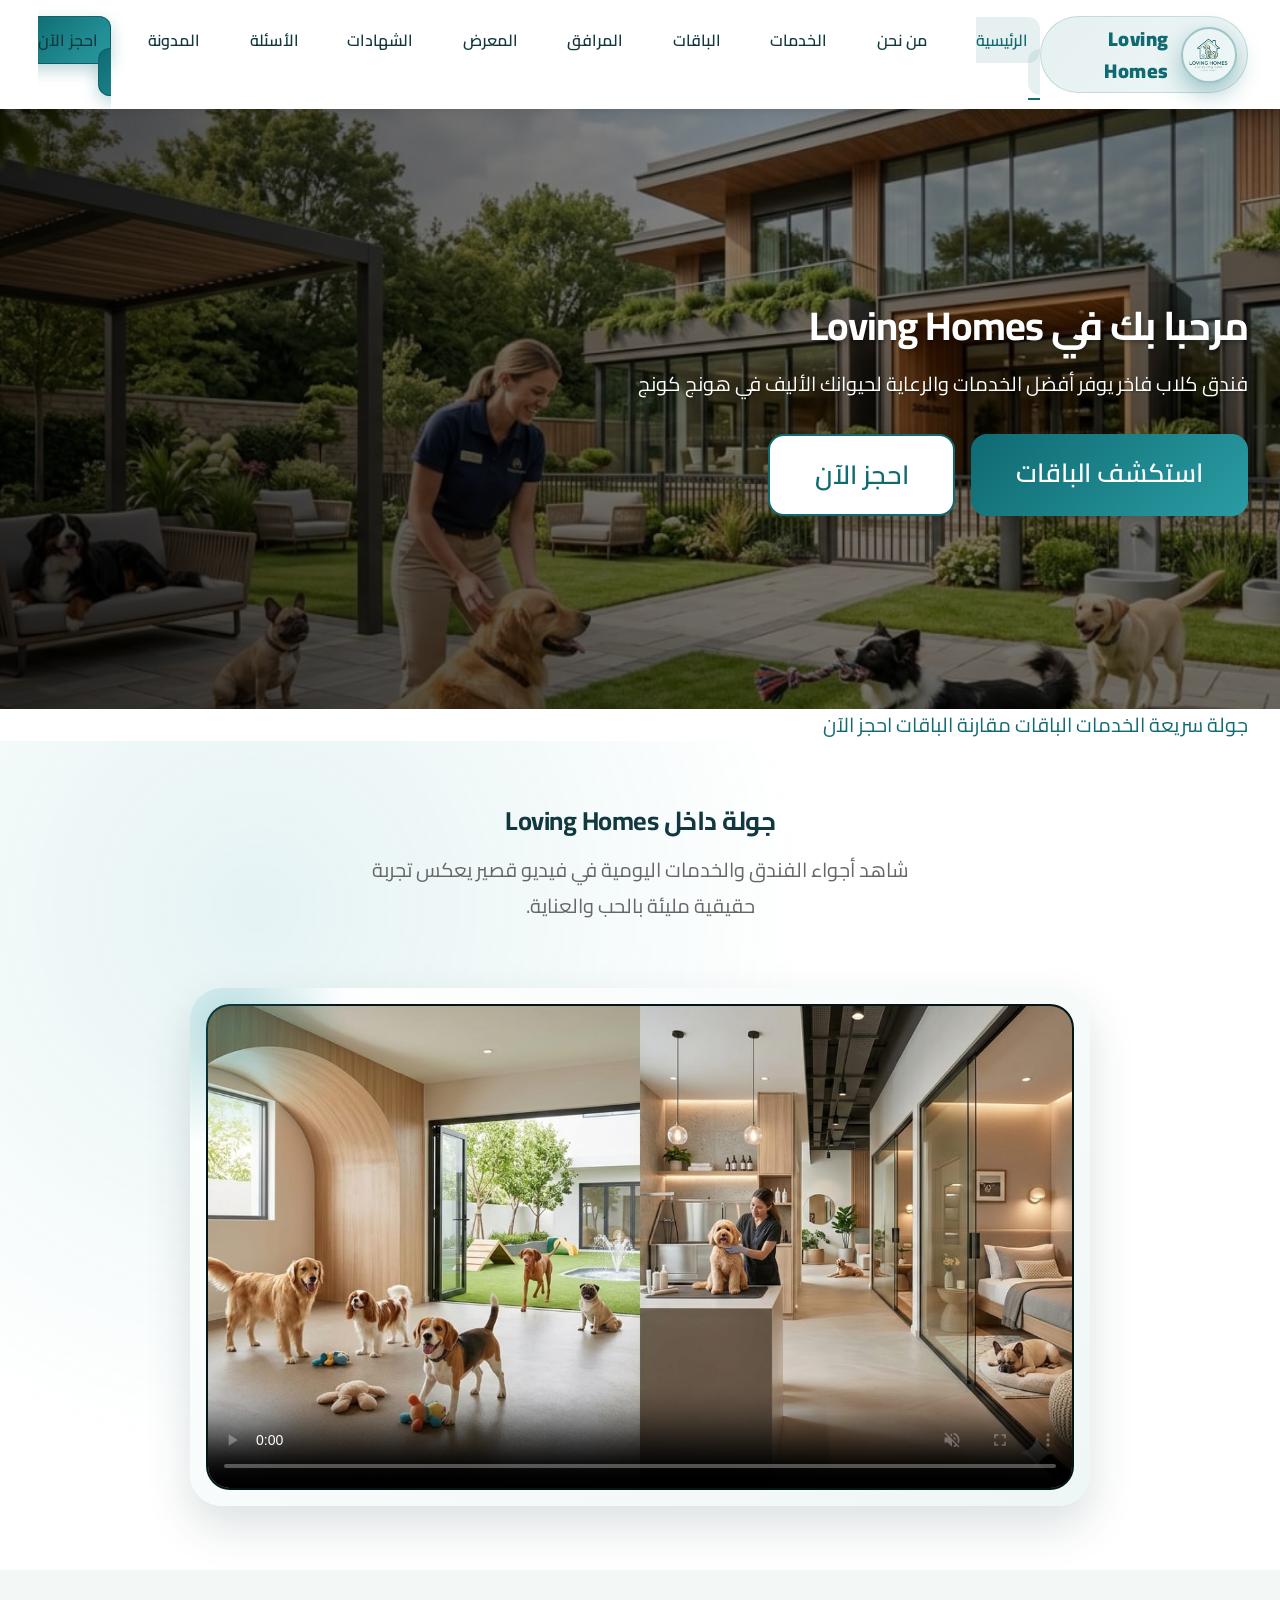
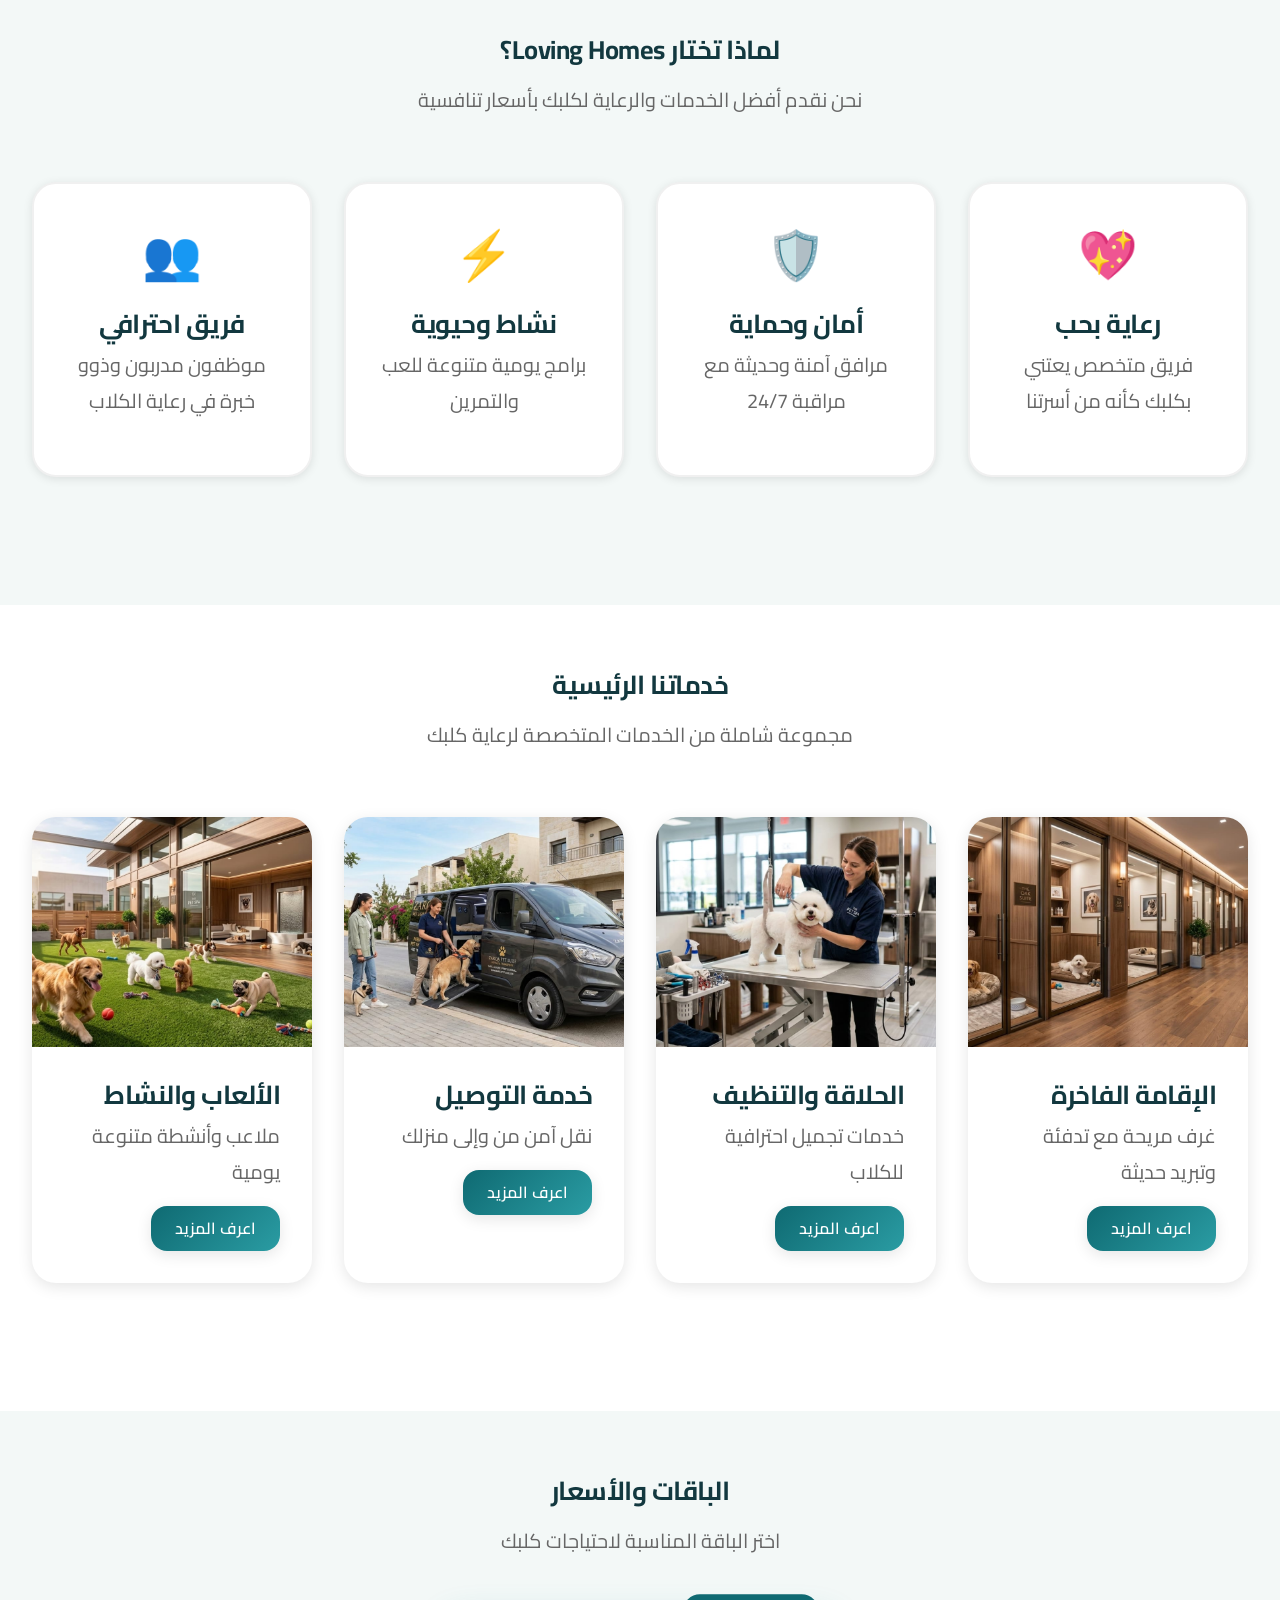
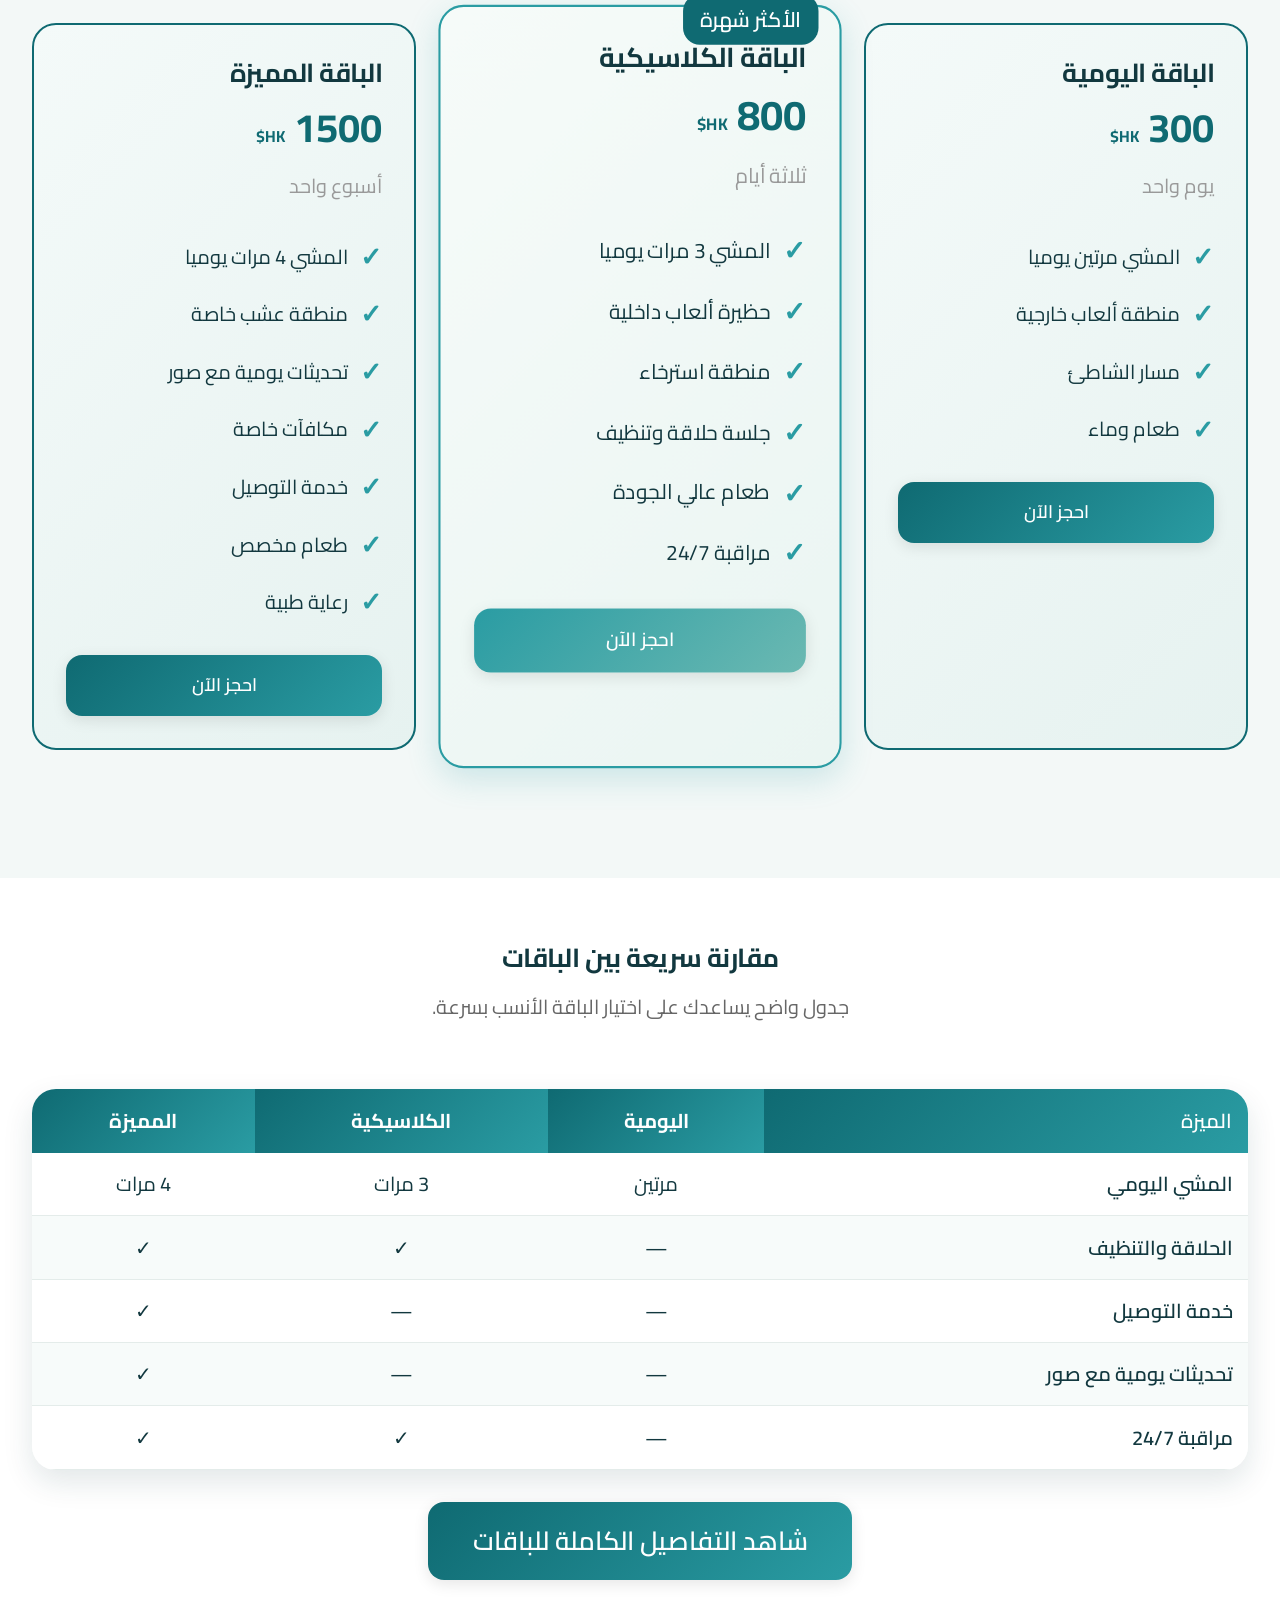
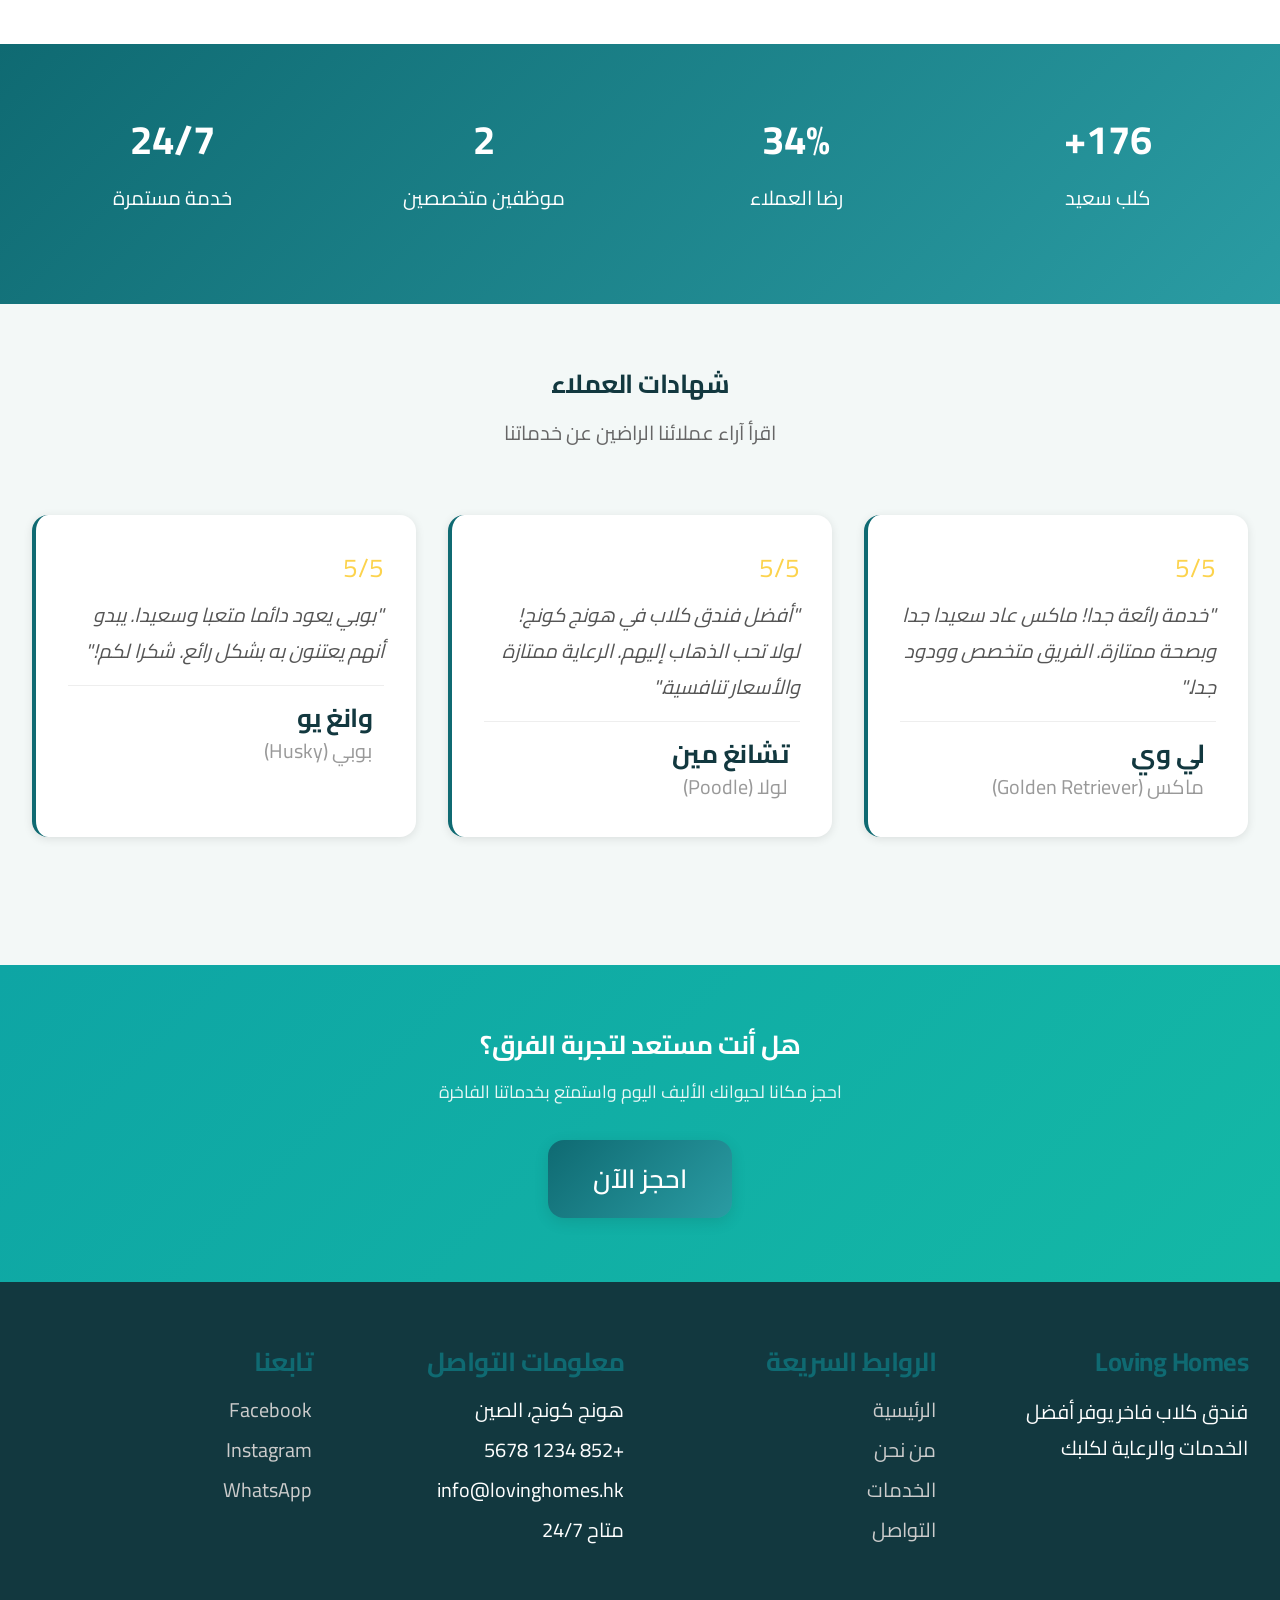
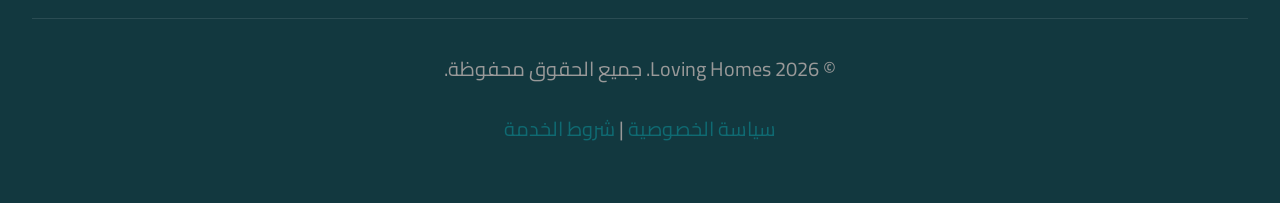
==== index.html @ ebe54b7c "Add files via upload" ====
<!DOCTYPE html>
<html lang="ar" dir="rtl">
<head>
 <!-- هذه الصفحة تعرض محتوى الصفحة الحالية -->
 <meta charset="UTF-8">
 <meta name="viewport" content="width=device-width, initial-scale=1.0">
 <meta name="description" content="Loving Homes - فندق كلاب فاخر في هونج كونج يوفر أفضل الخدمات والرعاية">
 <title>Loving Homes - فندق الكلاب الفاخر</title>
 <link rel="stylesheet" href="css/style.css">
</head>
<body>
 <!-- بداية المحتوى الرئيسي للصفحة -->
 
 <!-- هيدر الموقع -->
 <header>
  <nav class="navbar">
   <a href="index.html" class="logo">
    <img src="images/logo.png" alt="Loving Homes Logo" class="site-logo">
    <span>Loving Homes</span>
   </a>
   
   <ul class="nav-links">
    <li><a href="index.html" class="active">الرئيسية</a></li>
    <li><a href="html/about.html">من نحن</a></li>
    <li><a href="html/services.html">الخدمات</a></li>
    <li><a href="html/packages.html">الباقات</a></li>
    <li><a href="html/facilities.html">المرافق</a></li>
    <li><a href="html/gallery.html">المعرض</a></li>
    <li><a href="html/testimonials.html">الشهادات</a></li>
    <li><a href="html/faq.html">الأسئلة</a></li>
    <li><a href="html/blog.html">المدونة</a></li>
    <li><a href="html/contact.html" class="cta-btn">احجز الآن</a></li>
   </ul>
   
   <div class="hamburger">
    <span></span>
    <span></span>
    <span></span>
   </div>
  </nav>
 </header>

 
 <section class="hero">
  <div class="hero-content">
   <h1>مرحبا بك في Loving Homes</h1>
   <p>فندق كلاب فاخر يوفر أفضل الخدمات والرعاية لحيوانك الأليف في هونج كونج</p>
   <div class="hero-buttons">
    <a href="html/packages.html" class="btn btn-primary btn-lg">استكشف الباقات</a>
    <a href="html/contact.html" class="btn btn-secondary btn-lg">احجز الآن</a>
   </div>
  </div>
 </section>

 <section class="quick-nav-section">
  <div class="container">
   <div class="quick-nav" aria-label="روابط سريعة داخل الصفحة">
    <a href="#video">جولة سريعة</a>
    <a href="#services">الخدمات</a>
    <a href="#packages">الباقات</a>
    <a href="#packages-compare">مقارنة الباقات</a>
    <a href="html/contact.html">احجز الآن</a>
   </div>
  </div>
 </section>


 <section id="video" class="section video-showcase-section">
  <div class="container">
   <div class="section-title">
    <h2>جولة داخل Loving Homes</h2>
    <p>شاهد أجواء الفندق والخدمات اليومية في فيديو قصير يعكس تجربة حقيقية مليئة بالحب والعناية.</p>
   </div>

   <div class="video-showcase-card">
    <div class="video-glow"></div>
    <video class="brand-video" controls autoplay muted loop playsinline preload="auto" poster="images/banner-facilities.jpg">
     <source src="videos/loving-homes-tour.mp4" type="video/mp4">
     متصفحك لا يدعم تشغيل الفيديو.
    </video>
   </div>
  </div>
 </section>

 <section class="section bg-light">
  <div class="container">
   <div class="section-title">
    <h2>لماذا تختار Loving Homes؟</h2>
    <p>نحن نقدم أفضل الخدمات والرعاية لكلبك بأسعار تنافسية</p>
   </div>

   <div class="features-grid">
   <div class="feature-card">
     <div class="feature-icon" aria-hidden="true">💖</div>
     <h3>رعاية بحب</h3>
     <p>فريق متخصص يعتني بكلبك كأنه من أسرتنا</p>
    </div>

   <div class="feature-card">
     <div class="feature-icon" aria-hidden="true">🛡️</div>
     <h3>أمان وحماية</h3>
     <p>مرافق آمنة وحديثة مع مراقبة 24/7</p>
    </div>

    <div class="feature-card">
     <div class="feature-icon" aria-hidden="true">⚡</div>
     <h3>نشاط وحيوية</h3>
     <p>برامج يومية متنوعة للعب والتمرين</p>
    </div>

    <div class="feature-card">
     <div class="feature-icon" aria-hidden="true">👥</div>
     <h3>فريق احترافي</h3>
     <p>موظفون مدربون وذوو خبرة في رعاية الكلاب</p>
    </div>
   </div>
  </div>
 </section>

 
 <section id="services" class="section">
  <div class="container">
   <div class="section-title">
    <h2>خدماتنا الرئيسية</h2>
    <p>مجموعة شاملة من الخدمات المتخصصة لرعاية كلبك</p>
   </div>

   <div class="features-grid">
    <div class="card">
     <img src="images/k3.jpeg" alt="الإقامة الفاخرة" class="service-card-image">
     <div class="card-content">
     <h3 class="card-title">الإقامة الفاخرة</h3>
      <p class="card-text">غرف مريحة مع تدفئة وتبريد حديثة</p>
      <a href="html/services.html" class="btn btn-primary btn-sm">اعرف المزيد</a>
     </div>
    </div>

    <div class="card">
     <img src="images/k2.jpeg" alt="الحلاقة والتنظيف" class="service-card-image">
     <div class="card-content">
     <h3 class="card-title">الحلاقة والتنظيف</h3>
      <p class="card-text">خدمات تجميل احترافية للكلاب</p>
      <a href="html/services.html" class="btn btn-primary btn-sm">اعرف المزيد</a>
     </div>
    </div>

    <div class="card">
     <img src="images/k1.jpeg" alt="خدمة التوصيل" class="service-card-image">
     <div class="card-content">
     <h3 class="card-title">خدمة التوصيل</h3>
      <p class="card-text">نقل آمن من وإلى منزلك</p>
      <a href="html/services.html" class="btn btn-primary btn-sm">اعرف المزيد</a>
     </div>
    </div>

    <div class="card">
     <img src="images/k4.jpeg" alt="الألعاب والنشاط" class="service-card-image">
     <div class="card-content">
     <h3 class="card-title">الألعاب والنشاط</h3>
      <p class="card-text">ملاعب وأنشطة متنوعة يومية</p>
      <a href="html/services.html" class="btn btn-primary btn-sm">اعرف المزيد</a>
     </div>
    </div>
   </div>
  </div>
 </section>

 
 <section id="packages" class="section bg-light">
  <div class="container">
   <div class="section-title">
    <h2>الباقات والأسعار</h2>
    <p>اختر الباقة المناسبة لاحتياجات كلبك</p>
   </div>

   <div class="features-grid">
    <div class="package-card">
     <h3 class="card-title">الباقة اليومية</h3>
     <div class="package-price">300 <span style="font-size: 1rem;">HK$</span></div>
     <p class="text-muted">يوم واحد</p>
     <ul class="package-features">
      <li>المشي مرتين يوميا</li>
      <li>منطقة ألعاب خارجية</li>
      <li>مسار الشاطئ</li>
      <li>طعام وماء</li>
     </ul>
     <a href="html/contact.html" class="btn btn-primary" style="width: 100%; text-align: center;">احجز الآن</a>
    </div>

    <div class="package-card featured">
     <div class="package-badge">الأكثر شهرة</div>
     <h3 class="card-title">الباقة الكلاسيكية</h3>
     <div class="package-price">800 <span style="font-size: 1rem;">HK$</span></div>
     <p class="text-muted">ثلاثة أيام</p>
     <ul class="package-features">
      <li>المشي 3 مرات يوميا</li>
      <li>حظيرة ألعاب داخلية</li>
      <li>منطقة استرخاء</li>
      <li>جلسة حلاقة وتنظيف</li>
      <li>طعام عالي الجودة</li>
      <li>مراقبة 24/7</li>
     </ul>
     <a href="html/contact.html" class="btn btn-green" style="width: 100%; text-align: center;">احجز الآن</a>
    </div>

    <div class="package-card">
     <h3 class="card-title">الباقة المميزة</h3>
     <div class="package-price">1500 <span style="font-size: 1rem;">HK$</span></div>
     <p class="text-muted">أسبوع واحد</p>
     <ul class="package-features">
      <li>المشي 4 مرات يوميا</li>
      <li>منطقة عشب خاصة</li>
      <li>تحديثات يومية مع صور</li>
      <li>مكافآت خاصة</li>
      <li>خدمة التوصيل</li>
      <li>طعام مخصص</li>
      <li>رعاية طبية</li>
     </ul>
     <a href="html/contact.html" class="btn btn-primary" style="width: 100%; text-align: center;">احجز الآن</a>
    </div>
   </div>
  </div>
 </section>

 <section id="packages-compare" class="section compare-section">
  <div class="container">
   <div class="section-title">
    <h2>مقارنة سريعة بين الباقات</h2>
    <p>جدول واضح يساعدك على اختيار الباقة الأنسب بسرعة.</p>
   </div>
   <div class="compare-table-wrap">
    <table class="compare-table">
     <thead>
      <tr>
       <th>الميزة</th>
       <th>اليومية</th>
       <th>الكلاسيكية</th>
       <th>المميزة</th>
      </tr>
     </thead>
     <tbody>
      <tr>
       <td>المشي اليومي</td>
       <td>مرتين</td>
       <td>3 مرات</td>
       <td>4 مرات</td>
      </tr>
      <tr>
       <td>الحلاقة والتنظيف</td>
       <td>—</td>
       <td>✓</td>
       <td>✓</td>
      </tr>
      <tr>
       <td>خدمة التوصيل</td>
       <td>—</td>
       <td>—</td>
       <td>✓</td>
      </tr>
      <tr>
       <td>تحديثات يومية مع صور</td>
       <td>—</td>
       <td>—</td>
       <td>✓</td>
      </tr>
      <tr>
       <td>مراقبة 24/7</td>
       <td>—</td>
       <td>✓</td>
       <td>✓</td>
      </tr>
     </tbody>
    </table>
   </div>
   <div class="text-center mt-3">
    <a href="html/packages.html" class="btn btn-primary btn-lg">شاهد التفاصيل الكاملة للباقات</a>
   </div>
  </div>
 </section>

 
 <section class="section" style="background: var(--gradient-warm); color: white;">
  <div class="container">
   <div class="stats-section" style="display: grid; grid-template-columns: repeat(auto-fit, minmax(200px, 1fr)); gap: 2rem; text-align: center;">
    <div>
     <div style="font-size: 2.5rem; font-weight: 700; margin-bottom: 0.5rem;">
      <span data-count="500">0</span>+
     </div>
     <p>كلب سعيد</p>
    </div>
    <div>
     <div style="font-size: 2.5rem; font-weight: 700; margin-bottom: 0.5rem;">
      <span data-count="98">0</span>%
     </div>
     <p>رضا العملاء</p>
    </div>
    <div>
     <div style="font-size: 2.5rem; font-weight: 700; margin-bottom: 0.5rem;">
      <span data-count="8">0</span>
     </div>
     <p>موظفين متخصصين</p>
    </div>
    <div>
     <div style="font-size: 2.5rem; font-weight: 700; margin-bottom: 0.5rem;">
      24/7
     </div>
     <p>خدمة مستمرة</p>
    </div>
   </div>
  </div>
 </section>

 
 <section class="section bg-light">
  <div class="container">
   <div class="section-title">
    <h2>شهادات العملاء</h2>
    <p>اقرأ آراء عملائنا الراضين عن خدماتنا</p>
   </div>

   <div class="features-grid">
    <div class="testimonial-card">
     <div class="stars">5/5</div>
     <p class="testimonial-text">"خدمة رائعة جدا! ماكس عاد سعيدا جدا وبصحة ممتازة. الفريق متخصص وودود جدا."</p>
     <div class="testimonial-author">
      <div class="author-avatar">‍</div>
      <div class="author-info">
       <h4>لي وي</h4>
       <p>ماكس (Golden Retriever)</p>
      </div>
     </div>
    </div>

    <div class="testimonial-card">
     <div class="stars">5/5</div>
     <p class="testimonial-text">"أفضل فندق كلاب في هونج كونج! لولا تحب الذهاب إليهم. الرعاية ممتازة والأسعار تنافسية."</p>
     <div class="testimonial-author">
      <div class="author-avatar">‍</div>
      <div class="author-info">
       <h4>تشانغ مين</h4>
       <p>لولا (Poodle)</p>
      </div>
     </div>
    </div>

    <div class="testimonial-card">
     <div class="stars">5/5</div>
     <p class="testimonial-text">"بوبي يعود دائما متعبا وسعيدا. يبدو أنهم يعتنون به بشكل رائع. شكرا لكم!"</p>
     <div class="testimonial-author">
      <div class="author-avatar">‍</div>
      <div class="author-info">
       <h4>وانغ يو</h4>
       <p>بوبي (Husky)</p>
      </div>
     </div>
    </div>
   </div>
  </div>
 </section>
 
 <section class="section" style="background: linear-gradient(135deg, #0EA5A4 0%, #14B8A6 100%); color: white; text-align: center;">
  <div class="container">
   <h2 style="color: white; margin-bottom: 1rem;">هل أنت مستعد لتجربة الفرق؟</h2>
   <p style="color: rgba(255, 255, 255, 0.9); margin-bottom: 2rem; font-size: 1.1rem;">احجز مكانا لحيوانك الأليف اليوم واستمتع بخدماتنا الفاخرة</p>
   <a href="html/contact.html" class="btn btn-primary btn-lg">احجز الآن</a>
  </div>
 </section>

 
 <footer>
  <div class="container">
   <div class="footer-content">
    <div class="footer-section">
     <h3>Loving Homes</h3>
     <p>فندق كلاب فاخر يوفر أفضل الخدمات والرعاية لكلبك</p>
    </div>

    <div class="footer-section">
     <h3>الروابط السريعة</h3>
     <ul>
      <li><a href="index.html">الرئيسية</a></li>
      <li><a href="html/about.html">من نحن</a></li>
      <li><a href="html/services.html">الخدمات</a></li>
      <li><a href="html/contact.html">التواصل</a></li>
     </ul>
    </div>

    <div class="footer-section">
     <h3>معلومات التواصل</h3>
     <ul>
      <li> هونج كونج، الصين</li>
      <li> +852 1234 5678</li>
      <li> info@lovinghomes.hk</li>
      <li>متاح 24/7</li>
     </ul>
    </div>

    <div class="footer-section">
     <h3>تابعنا</h3>
     <ul>
      <li><a href="https://www.facebook.com/" target="_blank" rel="noopener noreferrer">Facebook</a></li>
      <li><a href="https://www.instagram.com/" target="_blank" rel="noopener noreferrer">Instagram</a></li>
      <li><a href="https://www.whatsapp.com/" target="_blank" rel="noopener noreferrer">WhatsApp</a></li>
     </ul>
    </div>
   </div>

   <div class="footer-bottom">
    <p>&copy; 2026 Loving Homes. جميع الحقوق محفوظة.</p>
    <p>
     <a href="html/privacy.html">سياسة الخصوصية</a> | 
     <a href="html/terms.html">شروط الخدمة</a>
    </p>
   </div>
  </div>
 </footer>

 

 <script src="js/main.js"></script>
 <!-- نهاية المحتوى الرئيسي للصفحة -->
</body>
</html>
---- css/style.css ----
/* هذا الملف يحتوي تنسيقات كل صفحات الموقع */
@import url('https://fonts.googleapis.com/css2?family=Cairo:wght@400;500;600;700;800&display=swap');

/* الوان وخطوط ومسافات اساسية */
:root {
  
  --primary-orange: #0F6A72;
  --primary-green: #2A9CA3;
  --primary-beige: #DCD5BF;
  
  
  --dark-gray: #12383F;
  --light-gray: #F3F8F7;
  --white: #FFFFFF;
  --shadow: rgba(0, 0, 0, 0.1);
  --shadow-lg: rgba(0, 0, 0, 0.2);
  
  
  --gradient-warm: linear-gradient(135deg, #0F6A72 0%, #2A9CA3 100%);
  --gradient-green: linear-gradient(135deg, #2A9CA3 0%, #6BB9B2 100%);
  --gradient-hero: linear-gradient(135deg, rgba(0,0,0,0.4), rgba(0,0,0,0.6));
  
  
  --font-unified: 'Cairo', sans-serif;
  --font-size-main-title: 40px;
  --font-size-sub-title: 26px;
  --font-size-body: 20px;
  
  
  --spacing-xs: 0.5rem;
  --spacing-sm: 1rem;
  --spacing-md: 1.5rem;
  --spacing-lg: 2rem;
  --spacing-xl: 3rem;
  --spacing-2xl: 4rem;
  
  
  --radius-sm: 0.5rem;
  --radius-md: 1rem;
  --radius-lg: 1.5rem;
  --radius-xl: 2rem;
  
  
  --transition-fast: 0.2s ease-in-out;
  --transition-normal: 0.3s ease-in-out;
  --transition-slow: 0.5s ease-in-out;
}

/* ضبط افتراضي لكل العناصر */
* {
  margin: 0;
  padding: 0;
  box-sizing: border-box;
}

img,
video,
iframe {
  max-width: 100%;
}

html {
  scroll-behavior: smooth;
  min-width: 200px;
}

body {
  font-family: var(--font-unified);
  font-size: var(--font-size-body);
  color: var(--dark-gray);
  background-color: var(--white);
  line-height: 1.6;
  overflow-x: hidden;
  min-width: 200px;
}

h1, h2, h3, h4, h5, h6 {
  font-family: var(--font-unified);
  font-weight: 700;
  line-height: 1.2;
  margin-bottom: var(--spacing-md);
}

h1 {
  font-size: var(--font-size-main-title);
  letter-spacing: -1px;
}

h2, h3, h4, h5, h6 {
  font-size: var(--font-size-sub-title);
  letter-spacing: -0.5px;
}

p {
  margin-bottom: var(--spacing-md);
  font-size: var(--font-size-body);
  line-height: 1.8;
}

a,
li,
label,
input,
textarea,
select {
  font-size: var(--font-size-body);
}

a {
  color: var(--primary-orange);
  text-decoration: none;
  transition: color var(--transition-normal);
}

a:hover {
  color: var(--primary-green);
}

.btn {
  display: inline-block;
  padding: 1rem 2.25rem;
  border: none;
  border-radius: var(--radius-md);
  font-family: var(--font-unified);
  font-weight: 600;
  font-size: 18px;
  cursor: pointer;
  transition: all var(--transition-normal);
  text-decoration: none;
  text-align: center;
  box-shadow: 0 4px 15px rgba(0, 0, 0, 0.1);
}

.btn:hover {
  transform: translateY(-2px);
  box-shadow: 0 6px 20px rgba(0, 0, 0, 0.15);
}

.btn-primary {
  background: var(--gradient-warm);
  color: var(--white);
}

.btn-primary:hover {
  background: linear-gradient(135deg, #0C5560 0%, #167A84 100%);
}

.btn-secondary {
  background: var(--white);
  color: var(--primary-orange);
  border: 2px solid var(--primary-orange);
}

.btn-secondary:hover {
  background: var(--primary-orange);
  color: var(--white);
}

.btn-green {
  background: var(--gradient-green);
  color: var(--white);
}

.btn-green:hover {
  background: linear-gradient(135deg, #1E7C84 0%, #2A9CA3 100%);
}

.btn-sm {
  padding: 0.625rem 1.5rem;
  font-size: 16px;
}

.btn-lg {
  padding: 1.15rem 2.8rem;
  font-size: var(--font-size-sub-title);
}

/* تنسيق الهيدر والقائمة */
header {
  background: var(--white);
  box-shadow: 0 2px 10px var(--shadow);
  position: sticky;
  top: 0;
  z-index: 1000;
  transition: all var(--transition-normal);
}

header.scrolled {
  box-shadow: 0 4px 20px var(--shadow-lg);
}

.navbar {
  display: flex;
  justify-content: space-between;
  align-items: center;
  padding: 1rem 2rem;
  max-width: 1400px;
  margin: 0 auto;
}

.logo {
  display: flex;
  align-items: center;
  gap: 0.75rem;
  font-size: var(--font-size-body);
  font-weight: 700;
  color: var(--dark-gray);
  text-decoration: none;
  padding: 0.35rem 0.65rem;
  border-radius: 999px;
  background: linear-gradient(135deg, rgba(15, 106, 114, 0.10), rgba(42, 156, 163, 0.08));
  border: 1px solid rgba(15, 106, 114, 0.18);
}

.site-logo {
  width: 56px;
  height: 56px;
  border-radius: 50%;
  object-fit: cover;
  box-shadow: 0 10px 24px rgba(15, 106, 114, 0.38);
  border: 2px solid rgba(15, 106, 114, 0.35);
}

.logo span {
  font-weight: 900;
  letter-spacing: 0.45px;
  color: var(--primary-orange);
  text-shadow: 0 1px 0 rgba(255, 255, 255, 0.35);
}

.nav-links {
  display: flex;
  list-style: none;
  gap: 2rem;
  align-items: center;
}


.nav-links a {
  color: var(--dark-gray);
  font-weight: 600;
  font-size: 16px;
  transition: all var(--transition-normal);
  position: relative;
  padding: 0.5rem 0.75rem;
  border-radius: 0.75rem;
}

.nav-links a:hover,
.nav-links a.active {
  color: var(--primary-orange);
  background: rgba(15, 106, 114, 0.10);
}

.nav-links a::after {
  content: '';
  position: absolute;
  bottom: -5px;
  left: 0;
  width: 0;
  height: 2px;
  background: var(--primary-orange);
  transition: width var(--transition-normal);
}

.nav-links a:hover::after,
.nav-links a.active::after {
  width: 100%;
}

.cta-btn {
  background: var(--gradient-warm);
  color: var(--white);
  padding: 0.75rem 1.25rem;
  border-radius: var(--radius-md);
  font-weight: 800;
  font-size: 16px;
  border: 1px solid rgba(12, 85, 96, 0.75);
  box-shadow: 0 6px 16px rgba(15, 106, 114, 0.28);
  transition: all var(--transition-normal);
}

.cta-btn:hover {
  transform: scale(1.05);
  box-shadow: 0 4px 15px rgba(15, 106, 114, 0.3);
}

.hamburger {
  display: none;
  flex-direction: column;
  cursor: pointer;
  gap: 5px;
  padding: 0.4rem;
}

.hamburger span {
  width: 25px;
  height: 3px;
  background: var(--dark-gray);
  border-radius: 2px;
  transition: all var(--transition-normal);
}

/* تنسيق قسم البداية */
.hero {
  position: relative;
  height: 600px;
  background: linear-gradient(rgba(0, 0, 0, 0.4), rgba(0, 0, 0, 0.6)), 
              url('../images/banner-home.jpg');
  background-size: cover;
  background-position: center;
  background-attachment: fixed;
  display: flex;
  align-items: center;
  justify-content: flex-start;
  overflow: hidden;
}

.hero::before {
  content: '';
  position: absolute;
  top: 0;
  left: 0;
  right: 0;
  bottom: 0;
  background: linear-gradient(90deg, rgba(0,0,0,0.5) 0%, transparent 60%);
  z-index: 1;
}

.hero-content {
  position: relative;
  z-index: 2;
  max-width: 600px;
  padding: 0 2rem;
  color: var(--white);
  animation: slideInLeft 0.8s ease-out;
}

.hero-content h1 {
  font-size: var(--font-size-main-title);
  margin-bottom: 1rem;
  text-shadow: 2px 2px 4px rgba(0, 0, 0, 0.3);
}

.hero-content p {
  font-size: var(--font-size-body);
  margin-bottom: 2rem;
  text-shadow: 1px 1px 2px rgba(0, 0, 0, 0.3);
}

.hero-buttons {
  display: flex;
  gap: 1rem;
  flex-wrap: wrap;
}

@keyframes slideInLeft {
  from {
    opacity: 0;
    transform: translateX(-50px);
  }
  to {
    opacity: 1;
    transform: translateX(0);
  }
}

.container {
  max-width: 1200px;
  margin: 0 auto;
  padding: 0 2rem;
}

/* تنسيق الاقسام العامة */
.section {
  padding: var(--spacing-2xl) 0;
}

.section-title {
  text-align: center;
  margin-bottom: var(--spacing-2xl);
}

.section-title h2 {
  font-size: var(--font-size-sub-title);
  margin-bottom: 1rem;
}

.section-title p {
  font-size: var(--font-size-body);
  color: #666;
  max-width: 600px;
  margin: 0 auto;
}

.features-grid {
  display: grid;
  grid-template-columns: repeat(auto-fit, minmax(min(280px, 100%), 1fr));
  gap: var(--spacing-lg);
  margin-bottom: var(--spacing-2xl);
}

.feature-card {
  background: var(--white);
  border: 2px solid #f0f0f0;
  border-radius: var(--radius-lg);
  padding: var(--spacing-lg);
  text-align: center;
  transition: all var(--transition-normal);
  box-shadow: 0 2px 10px var(--shadow);
}

.feature-card:hover {
  transform: translateY(-10px);
  border-color: var(--primary-orange);
  box-shadow: 0 10px 30px rgba(15, 106, 114, 0.2);
}

.feature-icon {
  font-size: 3rem;
  margin-bottom: 1rem;
}

.feature-card h3 {
  margin-bottom: 0.5rem;
}

.feature-card p {
  color: #666;
  font-size: var(--font-size-body);
}

.card {
  background: var(--white);
  border-radius: var(--radius-lg);
  overflow: hidden;
  box-shadow: 0 4px 15px var(--shadow);
  transition: all var(--transition-normal);
}

.card:hover {
  transform: translateY(-5px);
  box-shadow: 0 8px 25px var(--shadow-lg);
}

.card-image {
  width: 100%;
  height: 250px;
  object-fit: cover;
  transition: transform var(--transition-slow);
}

.card:hover .card-image {
  transform: scale(1.05);
}

.card-content {
  padding: var(--spacing-lg);
}

.card-title {
  font-size: var(--font-size-sub-title);
  margin-bottom: 0.5rem;
}

.card-text {
  color: #666;
  margin-bottom: 1rem;
}

.package-card {
  background: linear-gradient(135deg, #F4FAF9 0%, #E6F2F0 100%);
  border: 2px solid var(--primary-orange);
  border-radius: var(--radius-lg);
  padding: var(--spacing-lg);
  position: relative;
  transition: all var(--transition-normal);
}

.package-card.featured {
  transform: scale(1.05);
  border-color: var(--primary-green);
  background: linear-gradient(135deg, #F6FBF9 0%, #EAF5F2 100%);
  box-shadow: 0 10px 30px rgba(42, 156, 163, 0.2);
}

.package-badge {
  position: absolute;
  top: -12px;
  right: 20px;
  background: var(--primary-orange);
  color: var(--white);
  padding: 0.5rem 1rem;
  border-radius: var(--radius-md);
  font-weight: 600;
  font-size: var(--font-size-body);
}

.package-price {
  font-size: var(--font-size-main-title);
  font-weight: 700;
  color: var(--primary-orange);
  margin-bottom: 0.5rem;
}

.package-features {
  list-style: none;
  margin: 1.5rem 0;
}

.package-features li {
  padding: 0.5rem 0;
  display: flex;
  align-items: center;
  gap: 0.75rem;
}

.package-features li::before {
  content: '✓';
  color: var(--primary-green);
  font-weight: bold;
  font-size: var(--font-size-sub-title);
}

.testimonial-card {
  background: var(--white);
  border-left: 4px solid var(--primary-orange);
  padding: var(--spacing-lg);
  border-radius: var(--radius-md);
  box-shadow: 0 2px 10px var(--shadow);
  transition: all var(--transition-normal);
}

.testimonial-card:hover {
  box-shadow: 0 6px 20px var(--shadow-lg);
  transform: translateY(-3px);
}

.stars {
  color: #FCD34D;
  font-size: var(--font-size-sub-title);
  margin-bottom: 0.5rem;
}

.testimonial-text {
  font-style: italic;
  color: #555;
  margin-bottom: 1rem;
  line-height: 1.8;
}

.testimonial-author {
  display: flex;
  align-items: center;
  gap: 0.75rem;
  border-top: 1px solid #eee;
  padding-top: 1rem;
}

.author-avatar {
  font-size: var(--font-size-sub-title);
}

.author-info h4 {
  margin: 0;
  font-size: var(--font-size-sub-title);
}

.author-info p {
  margin: 0;
  font-size: var(--font-size-body);
  color: #999;
}

/* تنسيق الفوتر */
footer {
  background: var(--dark-gray);
  color: var(--white);
  padding: var(--spacing-2xl) 0 var(--spacing-lg);
}

.footer-content {
  display: grid;
  grid-template-columns: repeat(auto-fit, minmax(min(250px, 100%), 1fr));
  gap: var(--spacing-lg);
  margin-bottom: var(--spacing-2xl);
}

.footer-section h3 {
  color: var(--primary-orange);
  margin-bottom: 1rem;
}

.footer-section ul {
  list-style: none;
}

.footer-section ul li {
  margin-bottom: 0.5rem;
}

.footer-section a {
  color: #ccc;
  transition: color var(--transition-normal);
}

.footer-section a:hover {
  color: var(--primary-orange);
}

.footer-bottom {
  border-top: 1px solid rgba(255, 255, 255, 0.1);
  padding-top: var(--spacing-lg);
  text-align: center;
  color: #999;
}

.form-group {
  margin-bottom: var(--spacing-md);
}

.form-group label {
  display: block;
  margin-bottom: 0.5rem;
  font-weight: 600;
  color: var(--dark-gray);
}

.form-group input,
.form-group textarea,
.form-group select {
  width: 100%;
  padding: 0.875rem;
  border: 2px solid #e0e0e0;
  border-radius: var(--radius-md);
  font-family: var(--font-unified);
  font-size: var(--font-size-body);
  transition: all var(--transition-normal);
}

.form-group input:focus,
.form-group textarea:focus,
.form-group select:focus {
  outline: none;
  border-color: var(--primary-orange);
  box-shadow: 0 0 0 3px rgba(15, 106, 114, 0.1);
}

.form-group textarea {
  resize: vertical;
  min-height: 150px;
}

.text-center {
  text-align: center;
}

.text-right {
  text-align: right;
}

.text-left {
  text-align: left;
}

.mt-1 { margin-top: var(--spacing-sm); }
.mt-2 { margin-top: var(--spacing-md); }
.mt-3 { margin-top: var(--spacing-lg); }
.mt-4 { margin-top: var(--spacing-xl); }

.mb-1 { margin-bottom: var(--spacing-sm); }
.mb-2 { margin-bottom: var(--spacing-md); }
.mb-3 { margin-bottom: var(--spacing-lg); }
.mb-4 { margin-bottom: var(--spacing-xl); }

.py-1 { padding-top: var(--spacing-sm); padding-bottom: var(--spacing-sm); }
.py-2 { padding-top: var(--spacing-md); padding-bottom: var(--spacing-md); }
.py-3 { padding-top: var(--spacing-lg); padding-bottom: var(--spacing-lg); }
.py-4 { padding-top: var(--spacing-xl); padding-bottom: var(--spacing-xl); }

.bg-light { background-color: var(--light-gray); }
.bg-white { background-color: var(--white); }

.text-muted { color: #999; }
.text-dark { color: var(--dark-gray); }


.video-showcase-section {
  background: radial-gradient(circle at 20% 20%, rgba(42, 156, 163, 0.12), transparent 45%), var(--white);
}

.video-showcase-card {
  position: relative;
  max-width: 900px;
  margin: 0 auto;
  padding: 1rem;
  border-radius: var(--radius-xl);
  background: linear-gradient(145deg, #ffffff 0%, #eef7f6 100%);
  box-shadow: 0 20px 45px rgba(18, 56, 63, 0.15);
  overflow: hidden;
}

.video-glow {
  position: absolute;
  width: 240px;
  height: 240px;
  background: radial-gradient(circle, rgba(42, 156, 163, 0.35) 0%, rgba(42, 156, 163, 0) 70%);
  top: -80px;
  left: -80px;
  pointer-events: none;
}

.brand-video {
  width: 100%;
  border-radius: var(--radius-lg);
  display: block;
  border: 2px solid rgba(15, 106, 114, 0.2);
  background: #000;
}



.mini-feature-img {
  width: 72px;
  height: 72px;
  border-radius: 50%;
  object-fit: cover;
  margin: 0 auto 1rem;
  display: block;
  border: 2px solid rgba(15, 106, 114, 0.2);
}

.service-card-image {
  width: 100%;
  height: 230px;
  object-fit: cover;
  display: block;
}

.team-card {
  text-align: center;
}

.team-photo {
  width: 140px;
  height: 140px;
  margin: 1.25rem auto 0;
  display: block;
  border-radius: 50%;
  border: 3px solid rgba(15, 106, 114, 0.2);
  background: #fff;
}

.compare-section {
  background: var(--white);
}

.compare-table-wrap {
  overflow-x: auto;
  border-radius: var(--radius-lg);
  box-shadow: 0 12px 30px rgba(18, 56, 63, 0.12);
}

.compare-table {
  width: 100%;
  border-collapse: collapse;
  min-width: 700px;
  text-align: center;
  background: var(--white);
}

.compare-table th {
  background: var(--gradient-warm);
  color: var(--white);
  padding: 1rem;
  font-size: var(--font-size-body);
}

.compare-table td {
  padding: 0.95rem;
  border-bottom: 1px solid #e4ecea;
}

.compare-table tbody tr:nth-child(even) {
  background: #f7fbfa;
}

.compare-table td:first-child,
.compare-table th:first-child {
  text-align: right;
  font-weight: 600;
}


.contact-layout {
  display: flex;
  flex-wrap: wrap;
  gap: 3rem;
  margin-bottom: 3rem;
}

.contact-form-wrap {
  background: var(--white);
  flex: 1 1 380px;
  min-width: 0;
}

.contact-info-wrap {
  flex: 1 1 340px;
  min-width: 0;
}

.contact-submit-btn {
  width: 100%;
  padding: 1rem;
}

.contact-info-card {
  background: linear-gradient(135deg, #F0F9FF 0%, #E0F2FE 100%);
  padding: 2rem;
  border-radius: 1rem;
  margin-bottom: 1.5rem;
}

.contact-info-card h3 {
  margin-bottom: 1rem;
}

.contact-note {
  margin-top: 0.5rem;
  margin-bottom: 0;
}

.contact-social-box {
  text-align: center;
  padding: 2rem;
  background: linear-gradient(135deg, #F0F9FF 0%, #E0F2FE 100%);
  border-radius: 1rem;
}

.contact-social-box h2 {
  margin-bottom: 1.5rem;
}

.contact-social-links {
  display: flex;
  gap: 1rem;
  justify-content: center;
  flex-wrap: wrap;
}

.contact-social-links .btn {
  min-width: 140px;
}

.contact-layout > * {
  width: 100%;
}

@media (max-width: 768px) {
  h1 { font-size: var(--font-size-main-title); }
  h2 { font-size: var(--font-size-sub-title); }
  h3 { font-size: var(--font-size-sub-title); }
  
  .navbar {
    padding: 1rem;
  }
  
  .nav-links {
    display: none;
    position: absolute;
    top: 60px;
    left: 0;
    right: 0;
    background: var(--white);
    flex-direction: column;
    gap: 0;
    padding: 1rem;
    box-shadow: 0 4px 10px var(--shadow);
  }
  
  .nav-links.active {
    display: flex;
  }
  
  .hamburger {
    display: flex;
  }
  
  .hero {
    height: 400px;
  }

  
  .hero-content h1 {
    font-size: var(--font-size-main-title);
  }
  
  .hero-content p {
    font-size: var(--font-size-body);
  }
  
   .hero-buttons {
    flex-direction: column;
  }

  .video-showcase-card {
    padding: 0.75rem;
  }

  .hero-buttons .btn {
    width: 100%;
  }
  
  .section {
    padding: var(--spacing-xl) 0;
  }
  
  .features-grid {
    grid-template-columns: 1fr;
  }
  
  .package-card.featured {
    transform: scale(1);
  }
  
  .footer-content {
    grid-template-columns: 1fr;
  }

  .contact-social-links .btn {
    width: 100%;
  }

  .contact-layout {
    display: block !important;
  }
}

@media (max-width: 1200px) {
  .navbar {
    padding: 0.9rem 1rem;
    position: relative;
  }

  .logo {
    font-size: 16px;
  }

  .site-logo {
    width: 46px;
    height: 46px;
  }

  .nav-links {
    display: none;
    position: fixed;
    top: 78px;
    left: 0.75rem;
    right: auto;
    width: min(340px, calc(100vw - 1.5rem));
    max-height: calc(100vh - 92px);
    background: var(--white);
    border-radius: var(--radius-md);
    flex-direction: column;
    gap: 0;
    padding: 0.6rem;
    box-shadow: 0 12px 30px rgba(18, 56, 63, 0.14);
    border: 1px solid rgba(15, 106, 114, 0.12);
    z-index: 1100;
    overflow-y: auto;
  }

  .nav-links.active {
    display: flex;
  }

  .hero {
    background-attachment: scroll;
  }

  .contact-layout {
    display: block;
    gap: 2rem;
  }

  .contact-info-card {
    padding: 1.4rem;
  }

  .contact-social-box {
    padding: 1.4rem;
  }

  .nav-links.active {
    display: flex;
  }

  .nav-links li,
  .nav-links a,
  .nav-links .cta-btn {
    width: 100%;
  }

  .nav-links a {
    display: block;
    padding: 0.8rem 0.9rem;
    border-radius: 0.65rem;
  }

  .nav-links a::after {
    display: none;
  }

  .nav-links a:hover,
  .nav-links a.active {
    background: #eef7f6;
  }

  .nav-links .cta-btn {
    text-align: center;
    margin-top: 0.35rem;
  }

  .hamburger {
    display: flex;
  }
}

@media (max-width: 480px) {
  h1 { font-size: var(--font-size-main-title); }
  h2 { font-size: var(--font-size-sub-title); }
  
  .container {
    padding: 0 1rem;
  }
  
  .navbar {
    padding: 0.75rem;
  }
  
  .hero {
    height: 300px;
  }

  
  .hero-content {
    padding: 0 1rem;
  }
  
  .hero-content h1 {
    font-size: var(--font-size-main-title);
  }
  
  .section {
    padding: var(--spacing-lg) 0;
  }

  .contact-social-box {
    padding: 1rem;
  }

  .contact-info-card {
    padding: 1rem;
  }
}

@keyframes slideUp {
  from {
    opacity: 0;
    transform: translateY(30px);
  }
  to {
    opacity: 1;
    transform: translateY(0);
  }
}

.slide-up {
  animation: slideUp 0.6s ease-out;
}


@media (max-width: 320px) {
  .container {
    padding: 0 0.6rem;
  }

  .navbar {
    padding: 0.55rem;
    gap: 0.45rem;
  }

  .logo {
    gap: 0.35rem;
    font-size: 16px;
  }

  .site-logo {
    width: 34px;
    height: 34px;
  }

  .hamburger span {
    width: 20px;
  }

  .hero {
    height: 250px;
  }

  .hero-content {
    max-width: 100%;
    padding: 0 0.6rem;
  }

  .hero-content h1 {
    font-size: var(--font-size-main-title);
    line-height: 1.35;
    margin-bottom: 0.45rem;
    overflow-wrap: anywhere;
    word-break: break-word;
  }

  .hero-content p {
    font-size: var(--font-size-body);
    line-height: 1.6;
    overflow-wrap: anywhere;
    word-break: break-word;
  }

  .btn,
  .btn-lg,
  .btn-sm {
    padding: 0.75rem 0.65rem;
    font-size: 16px;
  }

  .nav-links {
    left: 0.45rem;
    width: calc(100vw - 0.9rem);
  }
}

@media (max-width: 240px) {
  .logo span {
    display: none;
  }

  .site-logo {
    width: 30px;
    height: 30px;
  }

  .hero-content h1 {
    font-size: var(--font-size-main-title);
  }

  .hero-content p {
    font-size: var(--font-size-body);
  }
}


/* تحسينات توافق عامة لكل الصفحات */
h1, h2, h3, h4, h5, h6, p, a, li {
  overflow-wrap: anywhere;
  word-break: break-word;
}

.container,
.section,
.card,
.feature-card,
.package-card,
.hero-content,
.form-group,
.navbar,
.footer-content,
.compare-table-wrap {
  min-width: 0;
  max-width: 100%;
}

@media (max-width: 1200px) {
  [style*="grid-template-columns"] {
    grid-template-columns: 1fr !important;
  }

  [style*="display: flex"] {
    flex-wrap: wrap !important;
  }
}

@media (max-width: 768px) {
  .btn,
  .btn-lg,
  .btn-sm,
  .cta-btn {
    width: 100%;
    max-width: 100%;
  }

  .hero,
  .hero-content {
    width: 100%;
    max-width: 100%;
  }

  [style*="display: flex"] {
    row-gap: 0.75rem !important;
    column-gap: 0.75rem !important;
  }
}

@media (max-width: 480px) {
  [style*="min-width: 230px"] {
    min-width: 0 !important;
    width: 100% !important;
  }

  [style*="height: 250px"],
  [style*="height: 240px"],
  [style*="height: 200px"] {
    height: auto !important;
    min-height: 150px;
  }
}


/* =========================
   تحسين التجاوب (خصوصاً الإنجليزية)
   ========================= */
html[lang="en"] .logo span {
  letter-spacing: 0.2px;
}

html[lang="en"] .nav-links {
  gap: 1.1rem;
}

html[lang="en"] .hero-content {
  max-width: 700px;
}

html[lang="en"] .section-title p {
  max-width: 720px;
}

@media (max-width: 1200px) {
  html[lang="en"] .nav-links {
    width: min(380px, calc(100vw - 1.5rem));
  }

  html[lang="en"] .nav-links a,
  html[lang="en"] .nav-links .cta-btn {
    text-align: left;
  }
}

@media (max-width: 768px) {
  html[lang="en"] h1 {
    font-size: var(--font-size-main-title);
    line-height: 1.3;
  }

  html[lang="en"] .hero-content {
    padding: 0 1rem;
  }

}

@media (min-width: 1201px) {
  html[lang="en"] .nav-links .cta-btn {
    white-space: nowrap;
  }
}
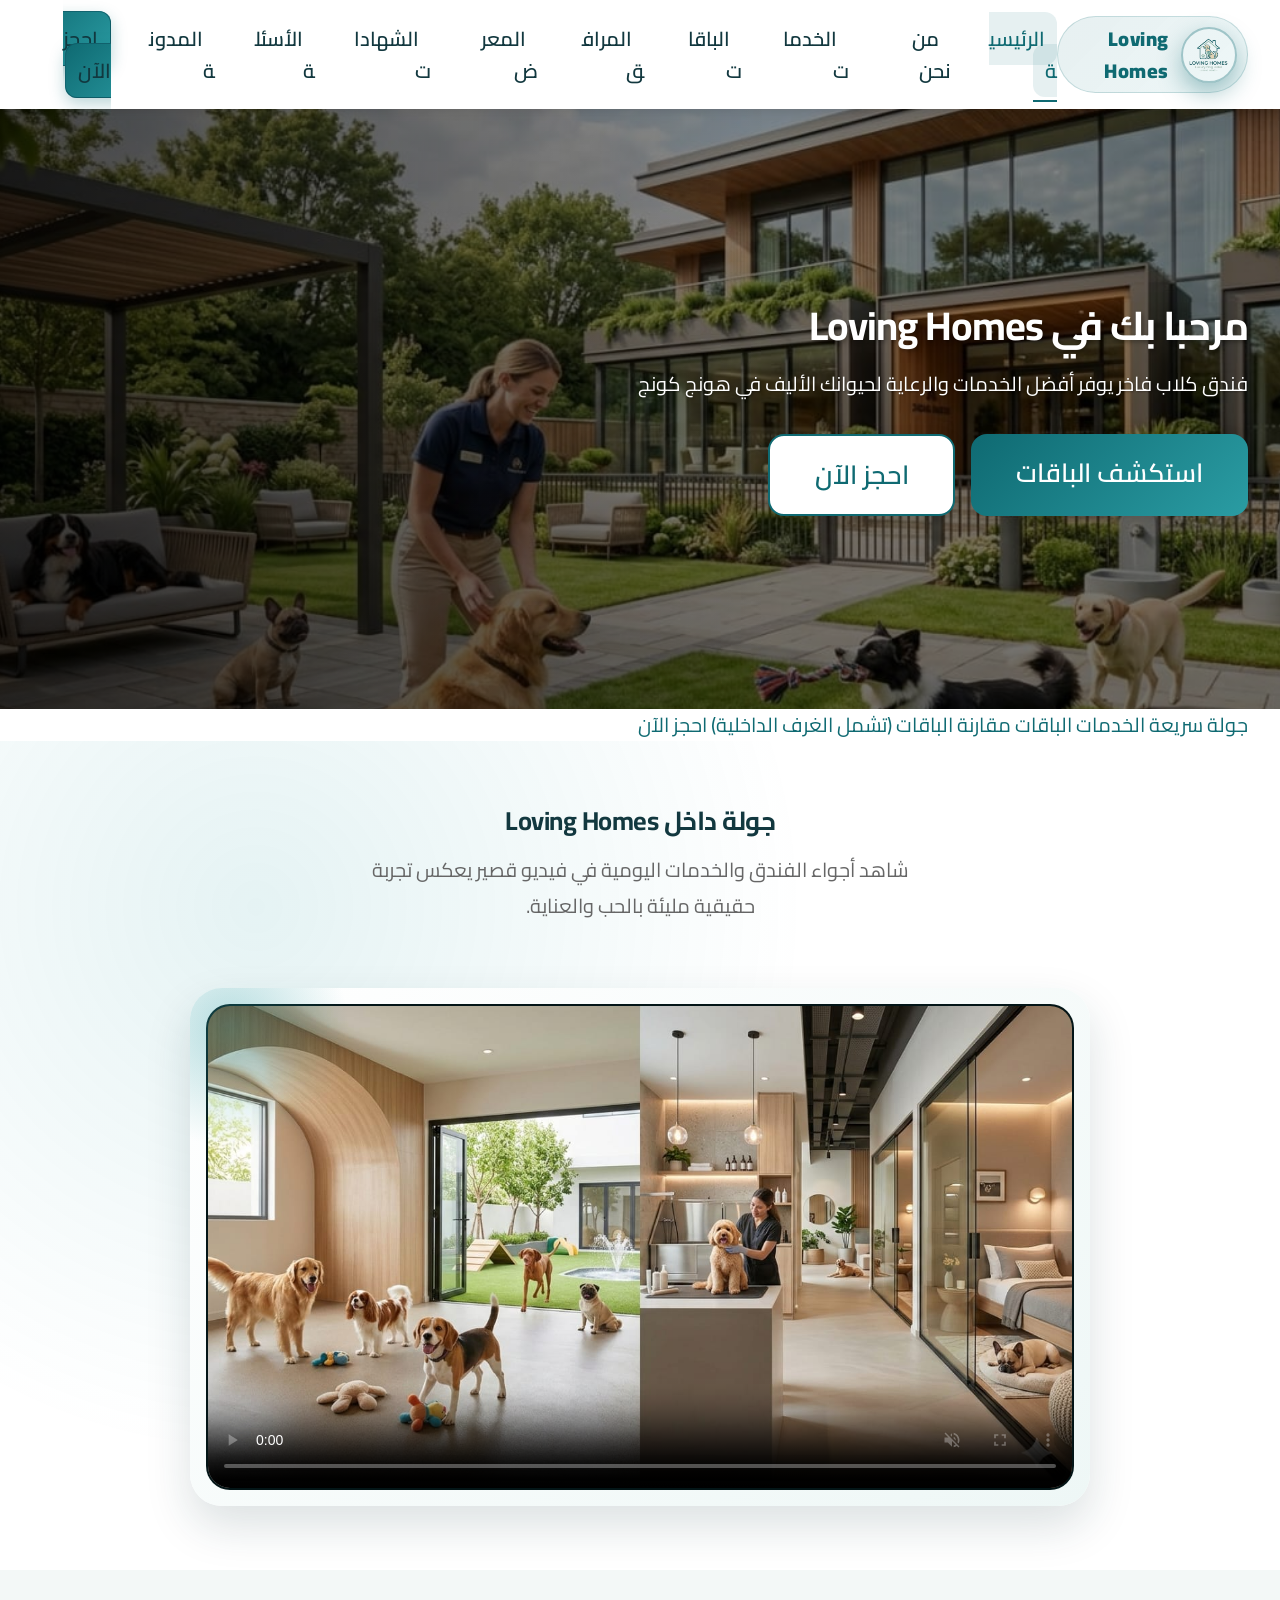
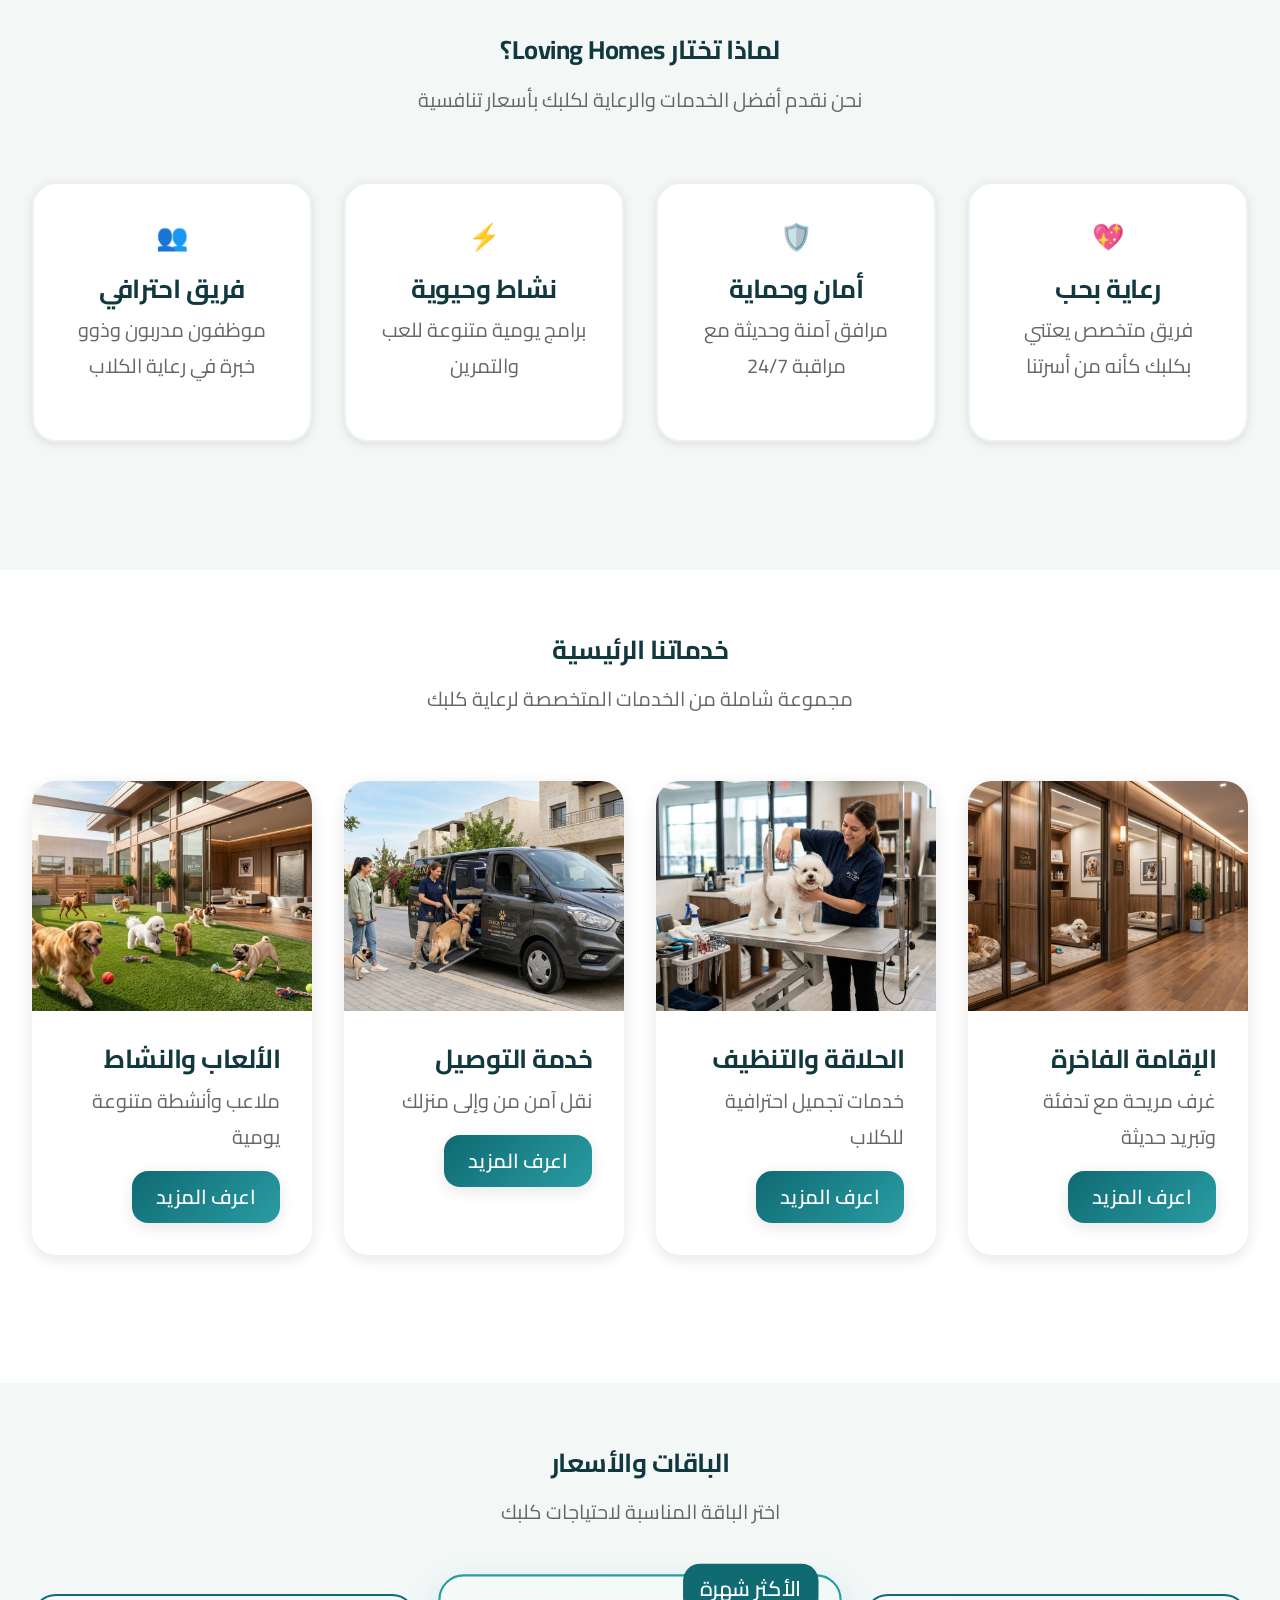
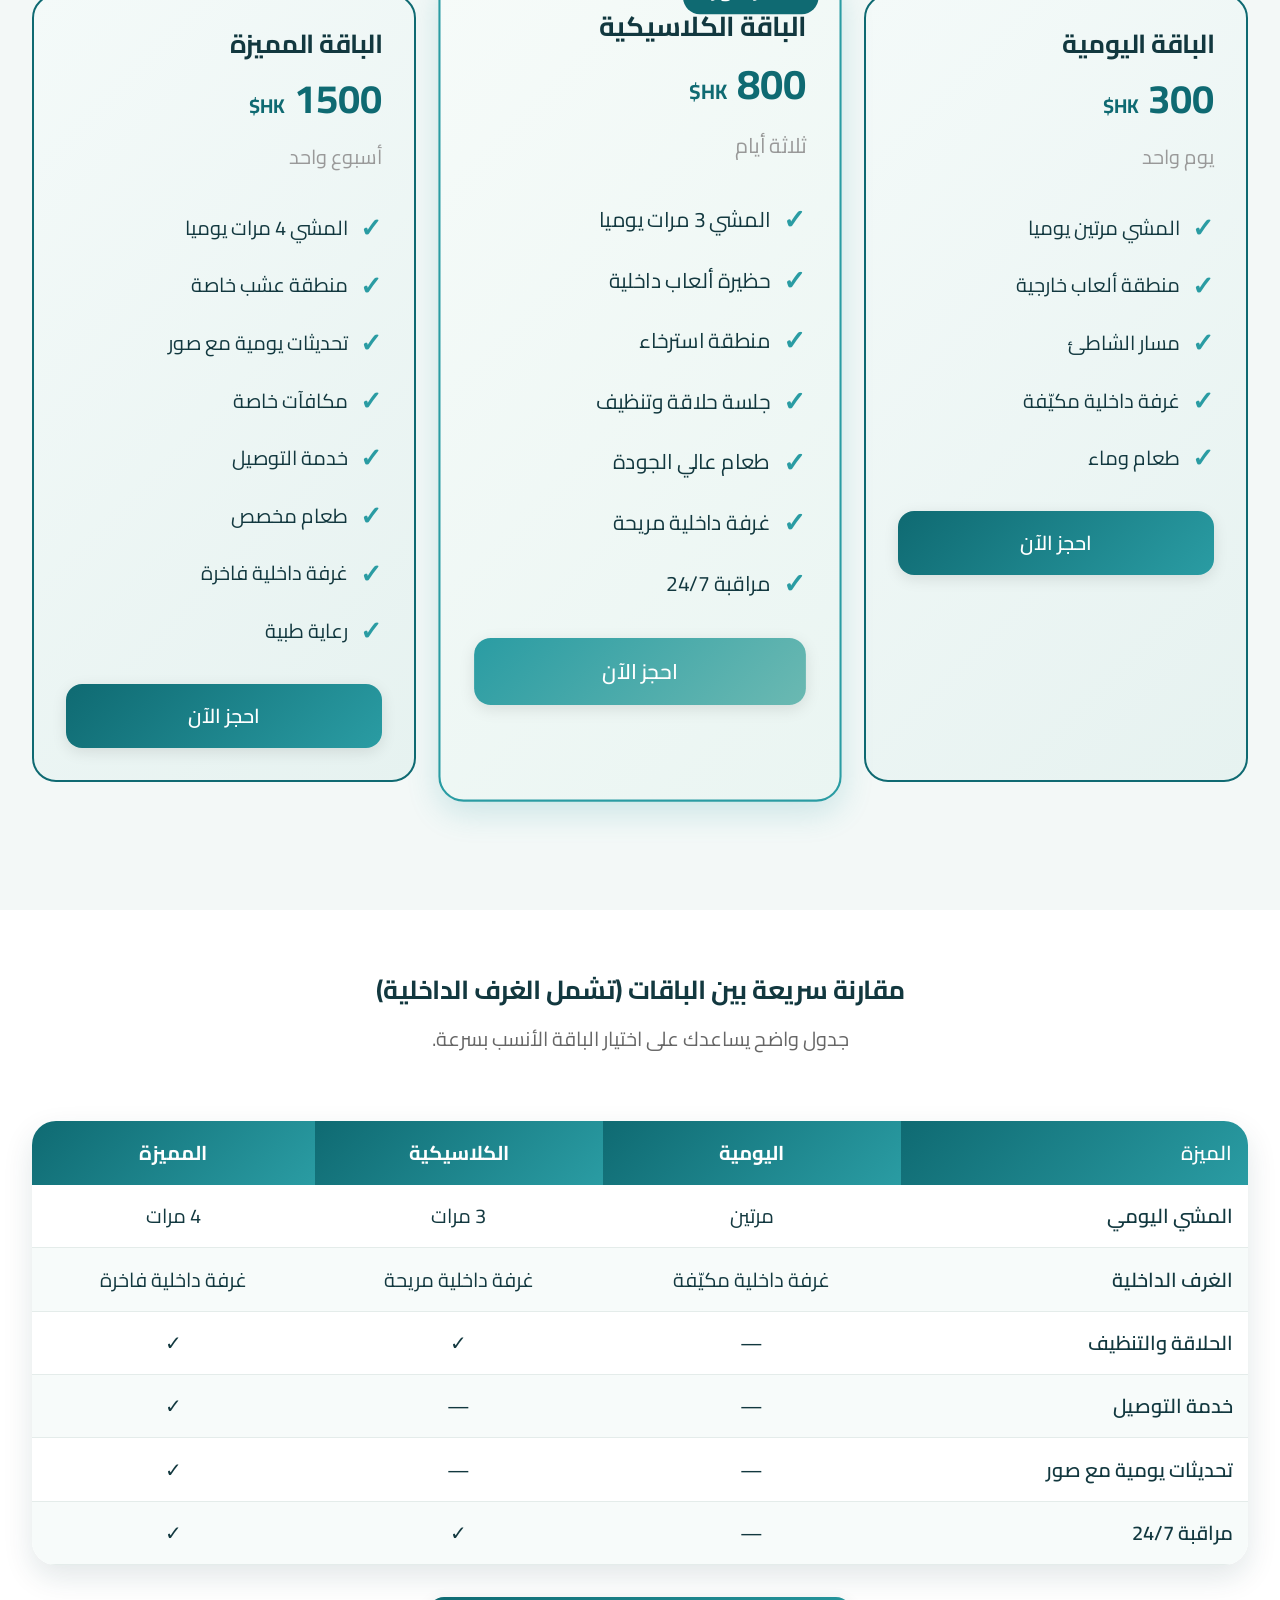
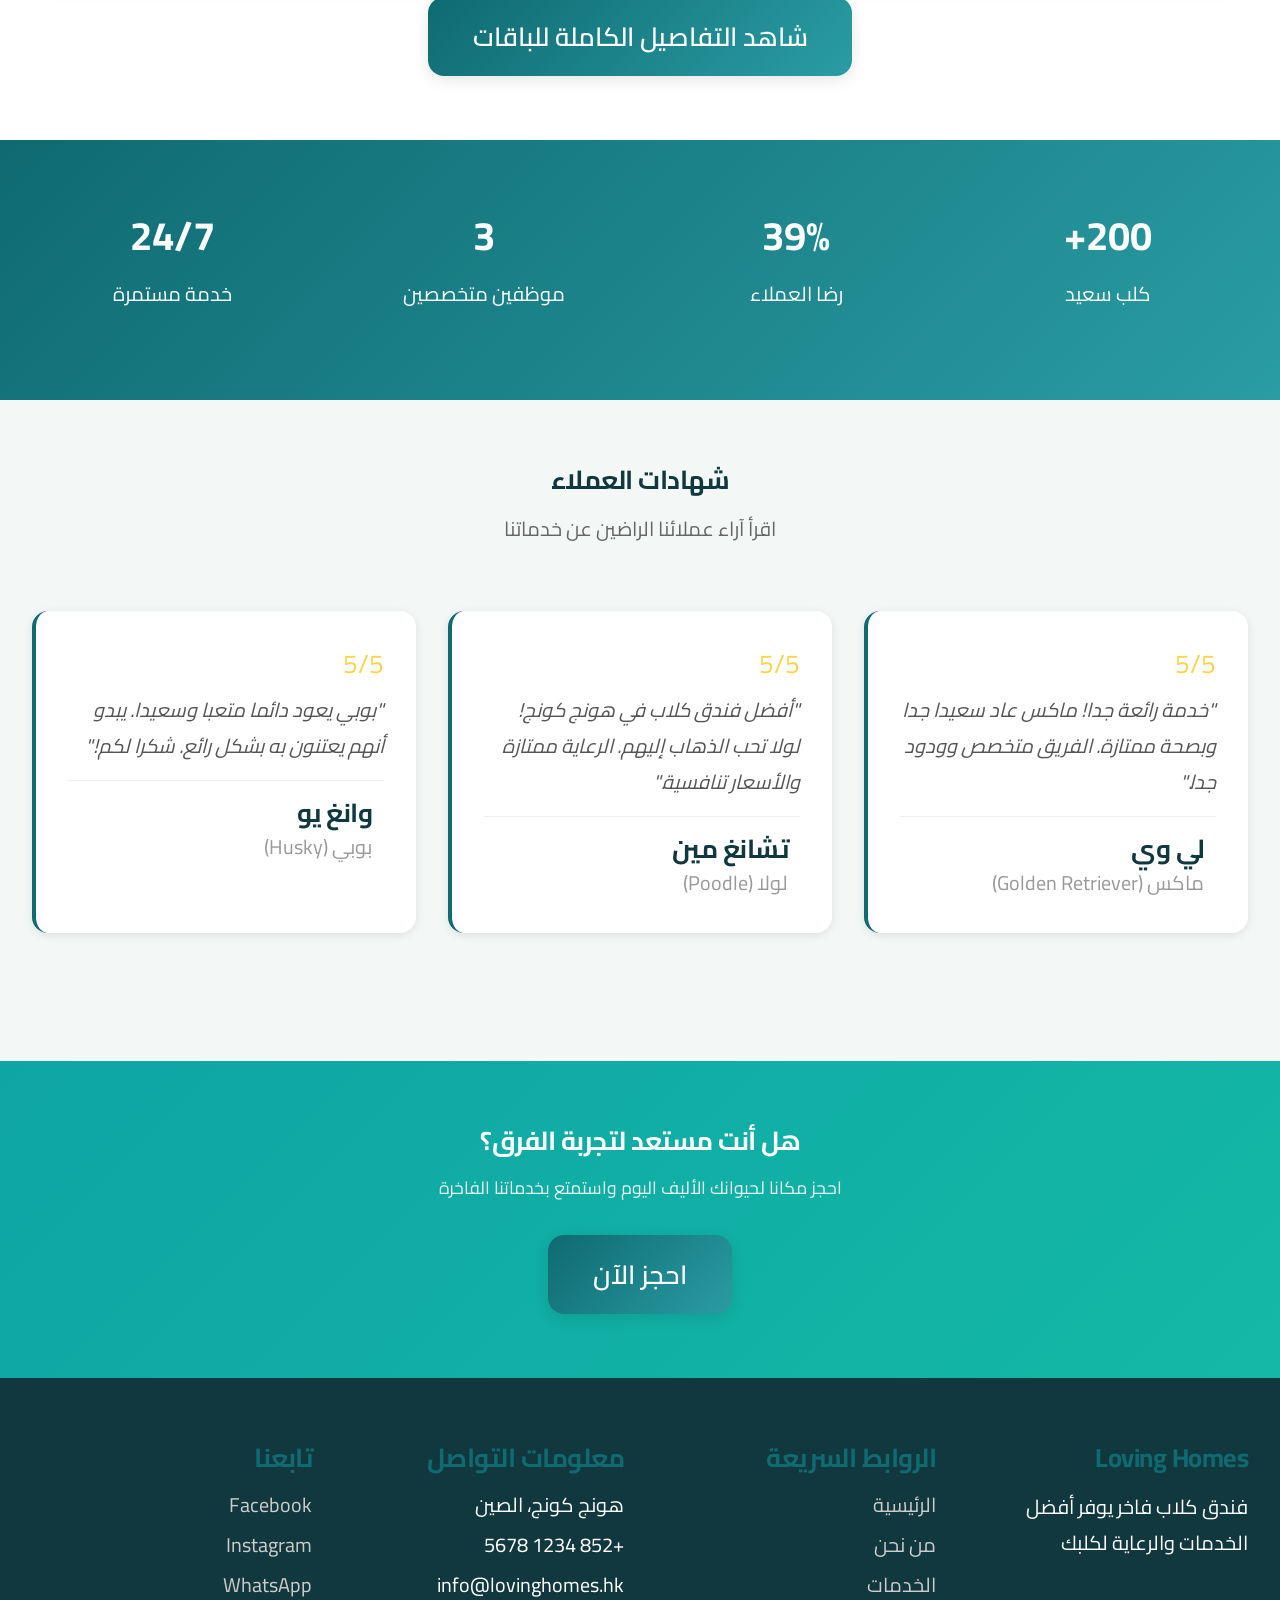
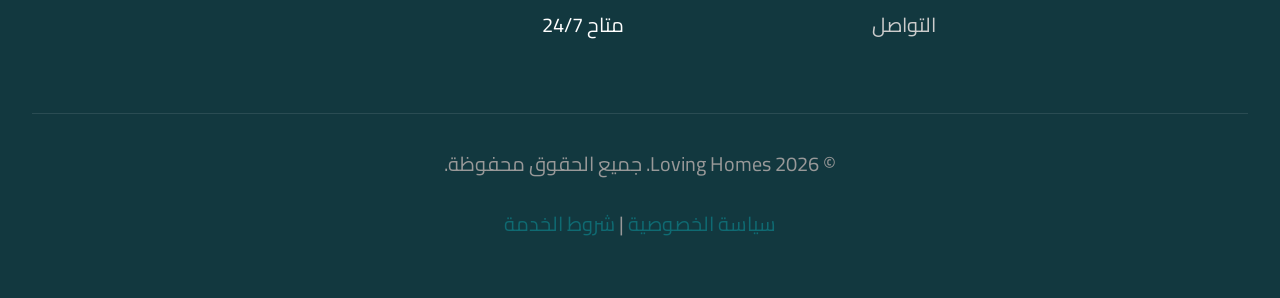
==== commit a4d22c8a: "توحيد الخطوط وإبراز الغرف الداخلية في الباقات" ====
--- a/index.html
+++ b/index.html
@@ -1,423 +1,432 @@
-<!DOCTYPE html>
-<html lang="ar" dir="rtl">
-<head>
- <!-- هذه الصفحة تعرض محتوى الصفحة الحالية -->
- <meta charset="UTF-8">
- <meta name="viewport" content="width=device-width, initial-scale=1.0">
- <meta name="description" content="Loving Homes - فندق كلاب فاخر في هونج كونج يوفر أفضل الخدمات والرعاية">
- <title>Loving Homes - فندق الكلاب الفاخر</title>
- <link rel="stylesheet" href="css/style.css">
-</head>
-<body>
- <!-- بداية المحتوى الرئيسي للصفحة -->
- 
- <!-- هيدر الموقع -->
- <header>
-  <nav class="navbar">
-   <a href="index.html" class="logo">
-    <img src="images/logo.png" alt="Loving Homes Logo" class="site-logo">
-    <span>Loving Homes</span>
-   </a>
-   
-   <ul class="nav-links">
-    <li><a href="index.html" class="active">الرئيسية</a></li>
-    <li><a href="html/about.html">من نحن</a></li>
-    <li><a href="html/services.html">الخدمات</a></li>
-    <li><a href="html/packages.html">الباقات</a></li>
-    <li><a href="html/facilities.html">المرافق</a></li>
-    <li><a href="html/gallery.html">المعرض</a></li>
-    <li><a href="html/testimonials.html">الشهادات</a></li>
-    <li><a href="html/faq.html">الأسئلة</a></li>
-    <li><a href="html/blog.html">المدونة</a></li>
-    <li><a href="html/contact.html" class="cta-btn">احجز الآن</a></li>
-   </ul>
-   
-   <div class="hamburger">
-    <span></span>
-    <span></span>
-    <span></span>
-   </div>
-  </nav>
- </header>
-
- 
- <section class="hero">
-  <div class="hero-content">
-   <h1>مرحبا بك في Loving Homes</h1>
-   <p>فندق كلاب فاخر يوفر أفضل الخدمات والرعاية لحيوانك الأليف في هونج كونج</p>
-   <div class="hero-buttons">
-    <a href="html/packages.html" class="btn btn-primary btn-lg">استكشف الباقات</a>
-    <a href="html/contact.html" class="btn btn-secondary btn-lg">احجز الآن</a>
-   </div>
-  </div>
- </section>
-
- <section class="quick-nav-section">
-  <div class="container">
-   <div class="quick-nav" aria-label="روابط سريعة داخل الصفحة">
-    <a href="#video">جولة سريعة</a>
-    <a href="#services">الخدمات</a>
-    <a href="#packages">الباقات</a>
-    <a href="#packages-compare">مقارنة الباقات</a>
-    <a href="html/contact.html">احجز الآن</a>
-   </div>
-  </div>
- </section>
-
-
- <section id="video" class="section video-showcase-section">
-  <div class="container">
-   <div class="section-title">
-    <h2>جولة داخل Loving Homes</h2>
-    <p>شاهد أجواء الفندق والخدمات اليومية في فيديو قصير يعكس تجربة حقيقية مليئة بالحب والعناية.</p>
-   </div>
-
-   <div class="video-showcase-card">
-    <div class="video-glow"></div>
-    <video class="brand-video" controls autoplay muted loop playsinline preload="auto" poster="images/banner-facilities.jpg">
-     <source src="videos/loving-homes-tour.mp4" type="video/mp4">
-     متصفحك لا يدعم تشغيل الفيديو.
-    </video>
-   </div>
-  </div>
- </section>
-
- <section class="section bg-light">
-  <div class="container">
-   <div class="section-title">
-    <h2>لماذا تختار Loving Homes؟</h2>
-    <p>نحن نقدم أفضل الخدمات والرعاية لكلبك بأسعار تنافسية</p>
-   </div>
-
-   <div class="features-grid">
-   <div class="feature-card">
-     <div class="feature-icon" aria-hidden="true">💖</div>
-     <h3>رعاية بحب</h3>
-     <p>فريق متخصص يعتني بكلبك كأنه من أسرتنا</p>
-    </div>
-
-   <div class="feature-card">
-     <div class="feature-icon" aria-hidden="true">🛡️</div>
-     <h3>أمان وحماية</h3>
-     <p>مرافق آمنة وحديثة مع مراقبة 24/7</p>
-    </div>
-
-    <div class="feature-card">
-     <div class="feature-icon" aria-hidden="true">⚡</div>
-     <h3>نشاط وحيوية</h3>
-     <p>برامج يومية متنوعة للعب والتمرين</p>
-    </div>
-
-    <div class="feature-card">
-     <div class="feature-icon" aria-hidden="true">👥</div>
-     <h3>فريق احترافي</h3>
-     <p>موظفون مدربون وذوو خبرة في رعاية الكلاب</p>
-    </div>
-   </div>
-  </div>
- </section>
-
- 
- <section id="services" class="section">
-  <div class="container">
-   <div class="section-title">
-    <h2>خدماتنا الرئيسية</h2>
-    <p>مجموعة شاملة من الخدمات المتخصصة لرعاية كلبك</p>
-   </div>
-
-   <div class="features-grid">
-    <div class="card">
-     <img src="images/k3.jpeg" alt="الإقامة الفاخرة" class="service-card-image">
-     <div class="card-content">
-     <h3 class="card-title">الإقامة الفاخرة</h3>
-      <p class="card-text">غرف مريحة مع تدفئة وتبريد حديثة</p>
-      <a href="html/services.html" class="btn btn-primary btn-sm">اعرف المزيد</a>
-     </div>
-    </div>
-
-    <div class="card">
-     <img src="images/k2.jpeg" alt="الحلاقة والتنظيف" class="service-card-image">
-     <div class="card-content">
-     <h3 class="card-title">الحلاقة والتنظيف</h3>
-      <p class="card-text">خدمات تجميل احترافية للكلاب</p>
-      <a href="html/services.html" class="btn btn-primary btn-sm">اعرف المزيد</a>
-     </div>
-    </div>
-
-    <div class="card">
-     <img src="images/k1.jpeg" alt="خدمة التوصيل" class="service-card-image">
-     <div class="card-content">
-     <h3 class="card-title">خدمة التوصيل</h3>
-      <p class="card-text">نقل آمن من وإلى منزلك</p>
-      <a href="html/services.html" class="btn btn-primary btn-sm">اعرف المزيد</a>
-     </div>
-    </div>
-
-    <div class="card">
-     <img src="images/k4.jpeg" alt="الألعاب والنشاط" class="service-card-image">
-     <div class="card-content">
-     <h3 class="card-title">الألعاب والنشاط</h3>
-      <p class="card-text">ملاعب وأنشطة متنوعة يومية</p>
-      <a href="html/services.html" class="btn btn-primary btn-sm">اعرف المزيد</a>
-     </div>
-    </div>
-   </div>
-  </div>
- </section>
-
- 
- <section id="packages" class="section bg-light">
-  <div class="container">
-   <div class="section-title">
-    <h2>الباقات والأسعار</h2>
-    <p>اختر الباقة المناسبة لاحتياجات كلبك</p>
-   </div>
-
-   <div class="features-grid">
-    <div class="package-card">
-     <h3 class="card-title">الباقة اليومية</h3>
-     <div class="package-price">300 <span style="font-size: 1rem;">HK$</span></div>
-     <p class="text-muted">يوم واحد</p>
-     <ul class="package-features">
-      <li>المشي مرتين يوميا</li>
-      <li>منطقة ألعاب خارجية</li>
-      <li>مسار الشاطئ</li>
-      <li>طعام وماء</li>
-     </ul>
-     <a href="html/contact.html" class="btn btn-primary" style="width: 100%; text-align: center;">احجز الآن</a>
-    </div>
-
-    <div class="package-card featured">
-     <div class="package-badge">الأكثر شهرة</div>
-     <h3 class="card-title">الباقة الكلاسيكية</h3>
-     <div class="package-price">800 <span style="font-size: 1rem;">HK$</span></div>
-     <p class="text-muted">ثلاثة أيام</p>
-     <ul class="package-features">
-      <li>المشي 3 مرات يوميا</li>
-      <li>حظيرة ألعاب داخلية</li>
-      <li>منطقة استرخاء</li>
-      <li>جلسة حلاقة وتنظيف</li>
-      <li>طعام عالي الجودة</li>
-      <li>مراقبة 24/7</li>
-     </ul>
-     <a href="html/contact.html" class="btn btn-green" style="width: 100%; text-align: center;">احجز الآن</a>
-    </div>
-
-    <div class="package-card">
-     <h3 class="card-title">الباقة المميزة</h3>
-     <div class="package-price">1500 <span style="font-size: 1rem;">HK$</span></div>
-     <p class="text-muted">أسبوع واحد</p>
-     <ul class="package-features">
-      <li>المشي 4 مرات يوميا</li>
-      <li>منطقة عشب خاصة</li>
-      <li>تحديثات يومية مع صور</li>
-      <li>مكافآت خاصة</li>
-      <li>خدمة التوصيل</li>
-      <li>طعام مخصص</li>
-      <li>رعاية طبية</li>
-     </ul>
-     <a href="html/contact.html" class="btn btn-primary" style="width: 100%; text-align: center;">احجز الآن</a>
-    </div>
-   </div>
-  </div>
- </section>
-
- <section id="packages-compare" class="section compare-section">
-  <div class="container">
-   <div class="section-title">
-    <h2>مقارنة سريعة بين الباقات</h2>
-    <p>جدول واضح يساعدك على اختيار الباقة الأنسب بسرعة.</p>
-   </div>
-   <div class="compare-table-wrap">
-    <table class="compare-table">
-     <thead>
-      <tr>
-       <th>الميزة</th>
-       <th>اليومية</th>
-       <th>الكلاسيكية</th>
-       <th>المميزة</th>
-      </tr>
-     </thead>
-     <tbody>
-      <tr>
-       <td>المشي اليومي</td>
-       <td>مرتين</td>
-       <td>3 مرات</td>
-       <td>4 مرات</td>
-      </tr>
-      <tr>
-       <td>الحلاقة والتنظيف</td>
-       <td>—</td>
-       <td>✓</td>
-       <td>✓</td>
-      </tr>
-      <tr>
-       <td>خدمة التوصيل</td>
-       <td>—</td>
-       <td>—</td>
-       <td>✓</td>
-      </tr>
-      <tr>
-       <td>تحديثات يومية مع صور</td>
-       <td>—</td>
-       <td>—</td>
-       <td>✓</td>
-      </tr>
-      <tr>
-       <td>مراقبة 24/7</td>
-       <td>—</td>
-       <td>✓</td>
-       <td>✓</td>
-      </tr>
-     </tbody>
-    </table>
-   </div>
-   <div class="text-center mt-3">
-    <a href="html/packages.html" class="btn btn-primary btn-lg">شاهد التفاصيل الكاملة للباقات</a>
-   </div>
-  </div>
- </section>
-
- 
- <section class="section" style="background: var(--gradient-warm); color: white;">
-  <div class="container">
-   <div class="stats-section" style="display: grid; grid-template-columns: repeat(auto-fit, minmax(200px, 1fr)); gap: 2rem; text-align: center;">
-    <div>
-     <div style="font-size: 2.5rem; font-weight: 700; margin-bottom: 0.5rem;">
-      <span data-count="500">0</span>+
-     </div>
-     <p>كلب سعيد</p>
-    </div>
-    <div>
-     <div style="font-size: 2.5rem; font-weight: 700; margin-bottom: 0.5rem;">
-      <span data-count="98">0</span>%
-     </div>
-     <p>رضا العملاء</p>
-    </div>
-    <div>
-     <div style="font-size: 2.5rem; font-weight: 700; margin-bottom: 0.5rem;">
-      <span data-count="8">0</span>
-     </div>
-     <p>موظفين متخصصين</p>
-    </div>
-    <div>
-     <div style="font-size: 2.5rem; font-weight: 700; margin-bottom: 0.5rem;">
-      24/7
-     </div>
-     <p>خدمة مستمرة</p>
-    </div>
-   </div>
-  </div>
- </section>
-
- 
- <section class="section bg-light">
-  <div class="container">
-   <div class="section-title">
-    <h2>شهادات العملاء</h2>
-    <p>اقرأ آراء عملائنا الراضين عن خدماتنا</p>
-   </div>
-
-   <div class="features-grid">
-    <div class="testimonial-card">
-     <div class="stars">5/5</div>
-     <p class="testimonial-text">"خدمة رائعة جدا! ماكس عاد سعيدا جدا وبصحة ممتازة. الفريق متخصص وودود جدا."</p>
-     <div class="testimonial-author">
-      <div class="author-avatar">‍</div>
-      <div class="author-info">
-       <h4>لي وي</h4>
-       <p>ماكس (Golden Retriever)</p>
-      </div>
-     </div>
-    </div>
-
-    <div class="testimonial-card">
-     <div class="stars">5/5</div>
-     <p class="testimonial-text">"أفضل فندق كلاب في هونج كونج! لولا تحب الذهاب إليهم. الرعاية ممتازة والأسعار تنافسية."</p>
-     <div class="testimonial-author">
-      <div class="author-avatar">‍</div>
-      <div class="author-info">
-       <h4>تشانغ مين</h4>
-       <p>لولا (Poodle)</p>
-      </div>
-     </div>
-    </div>
-
-    <div class="testimonial-card">
-     <div class="stars">5/5</div>
-     <p class="testimonial-text">"بوبي يعود دائما متعبا وسعيدا. يبدو أنهم يعتنون به بشكل رائع. شكرا لكم!"</p>
-     <div class="testimonial-author">
-      <div class="author-avatar">‍</div>
-      <div class="author-info">
-       <h4>وانغ يو</h4>
-       <p>بوبي (Husky)</p>
-      </div>
-     </div>
-    </div>
-   </div>
-  </div>
- </section>
- 
- <section class="section" style="background: linear-gradient(135deg, #0EA5A4 0%, #14B8A6 100%); color: white; text-align: center;">
-  <div class="container">
-   <h2 style="color: white; margin-bottom: 1rem;">هل أنت مستعد لتجربة الفرق؟</h2>
-   <p style="color: rgba(255, 255, 255, 0.9); margin-bottom: 2rem; font-size: 1.1rem;">احجز مكانا لحيوانك الأليف اليوم واستمتع بخدماتنا الفاخرة</p>
-   <a href="html/contact.html" class="btn btn-primary btn-lg">احجز الآن</a>
-  </div>
- </section>
-
- 
- <footer>
-  <div class="container">
-   <div class="footer-content">
-    <div class="footer-section">
-     <h3>Loving Homes</h3>
-     <p>فندق كلاب فاخر يوفر أفضل الخدمات والرعاية لكلبك</p>
-    </div>
-
-    <div class="footer-section">
-     <h3>الروابط السريعة</h3>
-     <ul>
-      <li><a href="index.html">الرئيسية</a></li>
-      <li><a href="html/about.html">من نحن</a></li>
-      <li><a href="html/services.html">الخدمات</a></li>
-      <li><a href="html/contact.html">التواصل</a></li>
-     </ul>
-    </div>
-
-    <div class="footer-section">
-     <h3>معلومات التواصل</h3>
-     <ul>
-      <li> هونج كونج، الصين</li>
-      <li> +852 1234 5678</li>
-      <li> info@lovinghomes.hk</li>
-      <li>متاح 24/7</li>
-     </ul>
-    </div>
-
-    <div class="footer-section">
-     <h3>تابعنا</h3>
-     <ul>
-      <li><a href="https://www.facebook.com/" target="_blank" rel="noopener noreferrer">Facebook</a></li>
-      <li><a href="https://www.instagram.com/" target="_blank" rel="noopener noreferrer">Instagram</a></li>
-      <li><a href="https://www.whatsapp.com/" target="_blank" rel="noopener noreferrer">WhatsApp</a></li>
-     </ul>
-    </div>
-   </div>
-
-   <div class="footer-bottom">
-    <p>&copy; 2026 Loving Homes. جميع الحقوق محفوظة.</p>
-    <p>
-     <a href="html/privacy.html">سياسة الخصوصية</a> | 
-     <a href="html/terms.html">شروط الخدمة</a>
-    </p>
-   </div>
-  </div>
- </footer>
-
- 
-
- <script src="js/main.js"></script>
- <!-- نهاية المحتوى الرئيسي للصفحة -->
-</body>
-</html>
+<!DOCTYPE html>
+<html lang="ar" dir="rtl">
+<head>
+ <!-- هذه الصفحة تعرض محتوى الصفحة الحالية -->
+ <meta charset="UTF-8">
+ <meta name="viewport" content="width=device-width, initial-scale=1.0">
+ <meta name="description" content="Loving Homes - فندق كلاب فاخر في هونج كونج يوفر أفضل الخدمات والرعاية">
+ <title>Loving Homes - فندق الكلاب الفاخر</title>
+ <link rel="stylesheet" href="css/style.css">
+</head>
+<body>
+ <!-- بداية المحتوى الرئيسي للصفحة -->
+ 
+ <!-- هيدر الموقع -->
+ <header>
+  <nav class="navbar">
+   <a href="index.html" class="logo">
+    <img src="images/logo.png" alt="Loving Homes Logo" class="site-logo">
+    <span>Loving Homes</span>
+   </a>
+   
+   <ul class="nav-links">
+    <li><a href="index.html" class="active">الرئيسية</a></li>
+    <li><a href="html/about.html">من نحن</a></li>
+    <li><a href="html/services.html">الخدمات</a></li>
+    <li><a href="html/packages.html">الباقات</a></li>
+    <li><a href="html/facilities.html">المرافق</a></li>
+    <li><a href="html/gallery.html">المعرض</a></li>
+    <li><a href="html/testimonials.html">الشهادات</a></li>
+    <li><a href="html/faq.html">الأسئلة</a></li>
+    <li><a href="html/blog.html">المدونة</a></li>
+    <li><a href="html/contact.html" class="cta-btn">احجز الآن</a></li>
+   </ul>
+   
+   <div class="hamburger">
+    <span></span>
+    <span></span>
+    <span></span>
+   </div>
+  </nav>
+ </header>
+
+ 
+ <section class="hero">
+  <div class="hero-content">
+   <h1>مرحبا بك في Loving Homes</h1>
+   <p>فندق كلاب فاخر يوفر أفضل الخدمات والرعاية لحيوانك الأليف في هونج كونج</p>
+   <div class="hero-buttons">
+    <a href="html/packages.html" class="btn btn-primary btn-lg">استكشف الباقات</a>
+    <a href="html/contact.html" class="btn btn-secondary btn-lg">احجز الآن</a>
+   </div>
+  </div>
+ </section>
+
+ <section class="quick-nav-section">
+  <div class="container">
+   <div class="quick-nav" aria-label="روابط سريعة داخل الصفحة">
+    <a href="#video">جولة سريعة</a>
+    <a href="#services">الخدمات</a>
+    <a href="#packages">الباقات</a>
+    <a href="#packages-compare">مقارنة الباقات (تشمل الغرف الداخلية)</a>
+    <a href="html/contact.html">احجز الآن</a>
+   </div>
+  </div>
+ </section>
+
+
+ <section id="video" class="section video-showcase-section">
+  <div class="container">
+   <div class="section-title">
+    <h2>جولة داخل Loving Homes</h2>
+    <p>شاهد أجواء الفندق والخدمات اليومية في فيديو قصير يعكس تجربة حقيقية مليئة بالحب والعناية.</p>
+   </div>
+
+   <div class="video-showcase-card">
+    <div class="video-glow"></div>
+    <video class="brand-video" controls autoplay muted loop playsinline preload="auto" poster="images/banner-facilities.jpg">
+     <source src="videos/loving-homes-tour.mp4" type="video/mp4">
+     متصفحك لا يدعم تشغيل الفيديو.
+    </video>
+   </div>
+  </div>
+ </section>
+
+ <section class="section bg-light">
+  <div class="container">
+   <div class="section-title">
+    <h2>لماذا تختار Loving Homes؟</h2>
+    <p>نحن نقدم أفضل الخدمات والرعاية لكلبك بأسعار تنافسية</p>
+   </div>
+
+   <div class="features-grid">
+   <div class="feature-card">
+     <div class="feature-icon" aria-hidden="true">💖</div>
+     <h3>رعاية بحب</h3>
+     <p>فريق متخصص يعتني بكلبك كأنه من أسرتنا</p>
+    </div>
+
+   <div class="feature-card">
+     <div class="feature-icon" aria-hidden="true">🛡️</div>
+     <h3>أمان وحماية</h3>
+     <p>مرافق آمنة وحديثة مع مراقبة 24/7</p>
+    </div>
+
+    <div class="feature-card">
+     <div class="feature-icon" aria-hidden="true">⚡</div>
+     <h3>نشاط وحيوية</h3>
+     <p>برامج يومية متنوعة للعب والتمرين</p>
+    </div>
+
+    <div class="feature-card">
+     <div class="feature-icon" aria-hidden="true">👥</div>
+     <h3>فريق احترافي</h3>
+     <p>موظفون مدربون وذوو خبرة في رعاية الكلاب</p>
+    </div>
+   </div>
+  </div>
+ </section>
+
+ 
+ <section id="services" class="section">
+  <div class="container">
+   <div class="section-title">
+    <h2>خدماتنا الرئيسية</h2>
+    <p>مجموعة شاملة من الخدمات المتخصصة لرعاية كلبك</p>
+   </div>
+
+   <div class="features-grid">
+    <div class="card">
+     <img src="images/k3.jpeg" alt="الإقامة الفاخرة" class="service-card-image">
+     <div class="card-content">
+     <h3 class="card-title">الإقامة الفاخرة</h3>
+      <p class="card-text">غرف مريحة مع تدفئة وتبريد حديثة</p>
+      <a href="html/services.html" class="btn btn-primary btn-sm">اعرف المزيد</a>
+     </div>
+    </div>
+
+    <div class="card">
+     <img src="images/k2.jpeg" alt="الحلاقة والتنظيف" class="service-card-image">
+     <div class="card-content">
+     <h3 class="card-title">الحلاقة والتنظيف</h3>
+      <p class="card-text">خدمات تجميل احترافية للكلاب</p>
+      <a href="html/services.html" class="btn btn-primary btn-sm">اعرف المزيد</a>
+     </div>
+    </div>
+
+    <div class="card">
+     <img src="images/k1.jpeg" alt="خدمة التوصيل" class="service-card-image">
+     <div class="card-content">
+     <h3 class="card-title">خدمة التوصيل</h3>
+      <p class="card-text">نقل آمن من وإلى منزلك</p>
+      <a href="html/services.html" class="btn btn-primary btn-sm">اعرف المزيد</a>
+     </div>
+    </div>
+
+    <div class="card">
+     <img src="images/k4.jpeg" alt="الألعاب والنشاط" class="service-card-image">
+     <div class="card-content">
+     <h3 class="card-title">الألعاب والنشاط</h3>
+      <p class="card-text">ملاعب وأنشطة متنوعة يومية</p>
+      <a href="html/services.html" class="btn btn-primary btn-sm">اعرف المزيد</a>
+     </div>
+    </div>
+   </div>
+  </div>
+ </section>
+
+ 
+ <section id="packages" class="section bg-light">
+  <div class="container">
+   <div class="section-title">
+    <h2>الباقات والأسعار</h2>
+    <p>اختر الباقة المناسبة لاحتياجات كلبك</p>
+   </div>
+
+   <div class="features-grid">
+    <div class="package-card">
+     <h3 class="card-title">الباقة اليومية</h3>
+     <div class="package-price">300 <span style="font-size: var(--font-size-body);">HK$</span></div>
+     <p class="text-muted">يوم واحد</p>
+     <ul class="package-features">
+      <li>المشي مرتين يوميا</li>
+      <li>منطقة ألعاب خارجية</li>
+      <li>مسار الشاطئ</li>
+      <li>غرفة داخلية مكيّفة</li>
+      <li>طعام وماء</li>
+     </ul>
+     <a href="html/contact.html" class="btn btn-primary" style="width: 100%; text-align: center;">احجز الآن</a>
+    </div>
+
+    <div class="package-card featured">
+     <div class="package-badge">الأكثر شهرة</div>
+     <h3 class="card-title">الباقة الكلاسيكية</h3>
+     <div class="package-price">800 <span style="font-size: var(--font-size-body);">HK$</span></div>
+     <p class="text-muted">ثلاثة أيام</p>
+     <ul class="package-features">
+      <li>المشي 3 مرات يوميا</li>
+      <li>حظيرة ألعاب داخلية</li>
+      <li>منطقة استرخاء</li>
+      <li>جلسة حلاقة وتنظيف</li>
+      <li>طعام عالي الجودة</li>
+      <li>غرفة داخلية مريحة</li>
+      <li>مراقبة 24/7</li>
+     </ul>
+     <a href="html/contact.html" class="btn btn-green" style="width: 100%; text-align: center;">احجز الآن</a>
+    </div>
+
+    <div class="package-card">
+     <h3 class="card-title">الباقة المميزة</h3>
+     <div class="package-price">1500 <span style="font-size: var(--font-size-body);">HK$</span></div>
+     <p class="text-muted">أسبوع واحد</p>
+     <ul class="package-features">
+      <li>المشي 4 مرات يوميا</li>
+      <li>منطقة عشب خاصة</li>
+      <li>تحديثات يومية مع صور</li>
+      <li>مكافآت خاصة</li>
+      <li>خدمة التوصيل</li>
+      <li>طعام مخصص</li>
+      <li>غرفة داخلية فاخرة</li>
+      <li>رعاية طبية</li>
+     </ul>
+     <a href="html/contact.html" class="btn btn-primary" style="width: 100%; text-align: center;">احجز الآن</a>
+    </div>
+   </div>
+  </div>
+ </section>
+
+ <section id="packages-compare" class="section compare-section">
+  <div class="container">
+   <div class="section-title">
+    <h2>مقارنة سريعة بين الباقات (تشمل الغرف الداخلية)</h2>
+    <p>جدول واضح يساعدك على اختيار الباقة الأنسب بسرعة.</p>
+   </div>
+   <div class="compare-table-wrap">
+    <table class="compare-table">
+     <thead>
+      <tr>
+       <th>الميزة</th>
+       <th>اليومية</th>
+       <th>الكلاسيكية</th>
+       <th>المميزة</th>
+      </tr>
+     </thead>
+     <tbody>
+      <tr>
+       <td>المشي اليومي</td>
+       <td>مرتين</td>
+       <td>3 مرات</td>
+       <td>4 مرات</td>
+      </tr>
+      <tr>
+       <td>الغرف الداخلية</td>
+       <td>غرفة داخلية مكيّفة</td>
+       <td>غرفة داخلية مريحة</td>
+       <td>غرفة داخلية فاخرة</td>
+      </tr>
+      <tr>
+       <td>الحلاقة والتنظيف</td>
+       <td>—</td>
+       <td>✓</td>
+       <td>✓</td>
+      </tr>
+      <tr>
+       <td>خدمة التوصيل</td>
+       <td>—</td>
+       <td>—</td>
+       <td>✓</td>
+      </tr>
+      <tr>
+       <td>تحديثات يومية مع صور</td>
+       <td>—</td>
+       <td>—</td>
+       <td>✓</td>
+      </tr>
+      <tr>
+       <td>مراقبة 24/7</td>
+       <td>—</td>
+       <td>✓</td>
+       <td>✓</td>
+      </tr>
+     </tbody>
+    </table>
+   </div>
+   <div class="text-center mt-3">
+    <a href="html/packages.html" class="btn btn-primary btn-lg">شاهد التفاصيل الكاملة للباقات</a>
+   </div>
+  </div>
+ </section>
+
+ 
+ <section class="section" style="background: var(--gradient-warm); color: white;">
+  <div class="container">
+   <div class="stats-section" style="display: grid; grid-template-columns: repeat(auto-fit, minmax(200px, 1fr)); gap: 2rem; text-align: center;">
+    <div>
+     <div style="font-size: 2.5rem; font-weight: 700; margin-bottom: 0.5rem;">
+      <span data-count="500">0</span>+
+     </div>
+     <p>كلب سعيد</p>
+    </div>
+    <div>
+     <div style="font-size: 2.5rem; font-weight: 700; margin-bottom: 0.5rem;">
+      <span data-count="98">0</span>%
+     </div>
+     <p>رضا العملاء</p>
+    </div>
+    <div>
+     <div style="font-size: 2.5rem; font-weight: 700; margin-bottom: 0.5rem;">
+      <span data-count="8">0</span>
+     </div>
+     <p>موظفين متخصصين</p>
+    </div>
+    <div>
+     <div style="font-size: 2.5rem; font-weight: 700; margin-bottom: 0.5rem;">
+      24/7
+     </div>
+     <p>خدمة مستمرة</p>
+    </div>
+   </div>
+  </div>
+ </section>
+
+ 
+ <section class="section bg-light">
+  <div class="container">
+   <div class="section-title">
+    <h2>شهادات العملاء</h2>
+    <p>اقرأ آراء عملائنا الراضين عن خدماتنا</p>
+   </div>
+
+   <div class="features-grid">
+    <div class="testimonial-card">
+     <div class="stars">5/5</div>
+     <p class="testimonial-text">"خدمة رائعة جدا! ماكس عاد سعيدا جدا وبصحة ممتازة. الفريق متخصص وودود جدا."</p>
+     <div class="testimonial-author">
+      <div class="author-avatar">‍</div>
+      <div class="author-info">
+       <h4>لي وي</h4>
+       <p>ماكس (Golden Retriever)</p>
+      </div>
+     </div>
+    </div>
+
+    <div class="testimonial-card">
+     <div class="stars">5/5</div>
+     <p class="testimonial-text">"أفضل فندق كلاب في هونج كونج! لولا تحب الذهاب إليهم. الرعاية ممتازة والأسعار تنافسية."</p>
+     <div class="testimonial-author">
+      <div class="author-avatar">‍</div>
+      <div class="author-info">
+       <h4>تشانغ مين</h4>
+       <p>لولا (Poodle)</p>
+      </div>
+     </div>
+    </div>
+
+    <div class="testimonial-card">
+     <div class="stars">5/5</div>
+     <p class="testimonial-text">"بوبي يعود دائما متعبا وسعيدا. يبدو أنهم يعتنون به بشكل رائع. شكرا لكم!"</p>
+     <div class="testimonial-author">
+      <div class="author-avatar">‍</div>
+      <div class="author-info">
+       <h4>وانغ يو</h4>
+       <p>بوبي (Husky)</p>
+      </div>
+     </div>
+    </div>
+   </div>
+  </div>
+ </section>
+ 
+ <section class="section" style="background: linear-gradient(135deg, #0EA5A4 0%, #14B8A6 100%); color: white; text-align: center;">
+  <div class="container">
+   <h2 style="color: white; margin-bottom: 1rem;">هل أنت مستعد لتجربة الفرق؟</h2>
+   <p style="color: rgba(255, 255, 255, 0.9); margin-bottom: 2rem; font-size: 1.1rem;">احجز مكانا لحيوانك الأليف اليوم واستمتع بخدماتنا الفاخرة</p>
+   <a href="html/contact.html" class="btn btn-primary btn-lg">احجز الآن</a>
+  </div>
+ </section>
+
+ 
+ <footer>
+  <div class="container">
+   <div class="footer-content">
+    <div class="footer-section">
+     <h3>Loving Homes</h3>
+     <p>فندق كلاب فاخر يوفر أفضل الخدمات والرعاية لكلبك</p>
+    </div>
+
+    <div class="footer-section">
+     <h3>الروابط السريعة</h3>
+     <ul>
+      <li><a href="index.html">الرئيسية</a></li>
+      <li><a href="html/about.html">من نحن</a></li>
+      <li><a href="html/services.html">الخدمات</a></li>
+      <li><a href="html/contact.html">التواصل</a></li>
+     </ul>
+    </div>
+
+    <div class="footer-section">
+     <h3>معلومات التواصل</h3>
+     <ul>
+      <li> هونج كونج، الصين</li>
+      <li> +852 1234 5678</li>
+      <li> info@lovinghomes.hk</li>
+      <li>متاح 24/7</li>
+     </ul>
+    </div>
+
+    <div class="footer-section">
+     <h3>تابعنا</h3>
+     <ul>
+      <li><a href="https://www.facebook.com/" target="_blank" rel="noopener noreferrer">Facebook</a></li>
+      <li><a href="https://www.instagram.com/" target="_blank" rel="noopener noreferrer">Instagram</a></li>
+      <li><a href="https://www.whatsapp.com/" target="_blank" rel="noopener noreferrer">WhatsApp</a></li>
+     </ul>
+    </div>
+   </div>
+
+   <div class="footer-bottom">
+    <p>&copy; 2026 Loving Homes. جميع الحقوق محفوظة.</p>
+    <p>
+     <a href="html/privacy.html">سياسة الخصوصية</a> | 
+     <a href="html/terms.html">شروط الخدمة</a>
+    </p>
+   </div>
+  </div>
+ </footer>
+
+ 
+
+ <script src="js/main.js"></script>
+ <!-- نهاية المحتوى الرئيسي للصفحة -->
+</body>
+</html>
--- a/css/style.css
+++ b/css/style.css
@@ -1,1277 +1,1281 @@
-/* هذا الملف يحتوي تنسيقات كل صفحات الموقع */
-@import url('https://fonts.googleapis.com/css2?family=Cairo:wght@400;500;600;700;800&display=swap');
-
-/* الوان وخطوط ومسافات اساسية */
-:root {
-  
-  --primary-orange: #0F6A72;
-  --primary-green: #2A9CA3;
-  --primary-beige: #DCD5BF;
-  
-  
-  --dark-gray: #12383F;
-  --light-gray: #F3F8F7;
-  --white: #FFFFFF;
-  --shadow: rgba(0, 0, 0, 0.1);
-  --shadow-lg: rgba(0, 0, 0, 0.2);
-  
-  
-  --gradient-warm: linear-gradient(135deg, #0F6A72 0%, #2A9CA3 100%);
-  --gradient-green: linear-gradient(135deg, #2A9CA3 0%, #6BB9B2 100%);
-  --gradient-hero: linear-gradient(135deg, rgba(0,0,0,0.4), rgba(0,0,0,0.6));
-  
-  
-  --font-unified: 'Cairo', sans-serif;
-  --font-size-main-title: 40px;
-  --font-size-sub-title: 26px;
-  --font-size-body: 20px;
-  
-  
-  --spacing-xs: 0.5rem;
-  --spacing-sm: 1rem;
-  --spacing-md: 1.5rem;
-  --spacing-lg: 2rem;
-  --spacing-xl: 3rem;
-  --spacing-2xl: 4rem;
-  
-  
-  --radius-sm: 0.5rem;
-  --radius-md: 1rem;
-  --radius-lg: 1.5rem;
-  --radius-xl: 2rem;
-  
-  
-  --transition-fast: 0.2s ease-in-out;
-  --transition-normal: 0.3s ease-in-out;
-  --transition-slow: 0.5s ease-in-out;
-}
-
-/* ضبط افتراضي لكل العناصر */
-* {
-  margin: 0;
-  padding: 0;
-  box-sizing: border-box;
-}
-
-img,
-video,
-iframe {
-  max-width: 100%;
-}
-
-html {
-  scroll-behavior: smooth;
-  min-width: 200px;
-}
-
-body {
-  font-family: var(--font-unified);
-  font-size: var(--font-size-body);
-  color: var(--dark-gray);
-  background-color: var(--white);
-  line-height: 1.6;
-  overflow-x: hidden;
-  min-width: 200px;
-}
-
-h1, h2, h3, h4, h5, h6 {
-  font-family: var(--font-unified);
-  font-weight: 700;
-  line-height: 1.2;
-  margin-bottom: var(--spacing-md);
-}
-
-h1 {
-  font-size: var(--font-size-main-title);
-  letter-spacing: -1px;
-}
-
-h2, h3, h4, h5, h6 {
-  font-size: var(--font-size-sub-title);
-  letter-spacing: -0.5px;
-}
-
-p {
-  margin-bottom: var(--spacing-md);
-  font-size: var(--font-size-body);
-  line-height: 1.8;
-}
-
-a,
-li,
-label,
-input,
-textarea,
-select {
-  font-size: var(--font-size-body);
-}
-
-a {
-  color: var(--primary-orange);
-  text-decoration: none;
-  transition: color var(--transition-normal);
-}
-
-a:hover {
-  color: var(--primary-green);
-}
-
-.btn {
-  display: inline-block;
-  padding: 1rem 2.25rem;
-  border: none;
-  border-radius: var(--radius-md);
-  font-family: var(--font-unified);
-  font-weight: 600;
-  font-size: 18px;
-  cursor: pointer;
-  transition: all var(--transition-normal);
-  text-decoration: none;
-  text-align: center;
-  box-shadow: 0 4px 15px rgba(0, 0, 0, 0.1);
-}
-
-.btn:hover {
-  transform: translateY(-2px);
-  box-shadow: 0 6px 20px rgba(0, 0, 0, 0.15);
-}
-
-.btn-primary {
-  background: var(--gradient-warm);
-  color: var(--white);
-}
-
-.btn-primary:hover {
-  background: linear-gradient(135deg, #0C5560 0%, #167A84 100%);
-}
-
-.btn-secondary {
-  background: var(--white);
-  color: var(--primary-orange);
-  border: 2px solid var(--primary-orange);
-}
-
-.btn-secondary:hover {
-  background: var(--primary-orange);
-  color: var(--white);
-}
-
-.btn-green {
-  background: var(--gradient-green);
-  color: var(--white);
-}
-
-.btn-green:hover {
-  background: linear-gradient(135deg, #1E7C84 0%, #2A9CA3 100%);
-}
-
-.btn-sm {
-  padding: 0.625rem 1.5rem;
-  font-size: 16px;
-}
-
-.btn-lg {
-  padding: 1.15rem 2.8rem;
-  font-size: var(--font-size-sub-title);
-}
-
-/* تنسيق الهيدر والقائمة */
-header {
-  background: var(--white);
-  box-shadow: 0 2px 10px var(--shadow);
-  position: sticky;
-  top: 0;
-  z-index: 1000;
-  transition: all var(--transition-normal);
-}
-
-header.scrolled {
-  box-shadow: 0 4px 20px var(--shadow-lg);
-}
-
-.navbar {
-  display: flex;
-  justify-content: space-between;
-  align-items: center;
-  padding: 1rem 2rem;
-  max-width: 1400px;
-  margin: 0 auto;
-}
-
-.logo {
-  display: flex;
-  align-items: center;
-  gap: 0.75rem;
-  font-size: var(--font-size-body);
-  font-weight: 700;
-  color: var(--dark-gray);
-  text-decoration: none;
-  padding: 0.35rem 0.65rem;
-  border-radius: 999px;
-  background: linear-gradient(135deg, rgba(15, 106, 114, 0.10), rgba(42, 156, 163, 0.08));
-  border: 1px solid rgba(15, 106, 114, 0.18);
-}
-
-.site-logo {
-  width: 56px;
-  height: 56px;
-  border-radius: 50%;
-  object-fit: cover;
-  box-shadow: 0 10px 24px rgba(15, 106, 114, 0.38);
-  border: 2px solid rgba(15, 106, 114, 0.35);
-}
-
-.logo span {
-  font-weight: 900;
-  letter-spacing: 0.45px;
-  color: var(--primary-orange);
-  text-shadow: 0 1px 0 rgba(255, 255, 255, 0.35);
-}
-
-.nav-links {
-  display: flex;
-  list-style: none;
-  gap: 2rem;
-  align-items: center;
-}
-
-
-.nav-links a {
-  color: var(--dark-gray);
-  font-weight: 600;
-  font-size: 16px;
-  transition: all var(--transition-normal);
-  position: relative;
-  padding: 0.5rem 0.75rem;
-  border-radius: 0.75rem;
-}
-
-.nav-links a:hover,
-.nav-links a.active {
-  color: var(--primary-orange);
-  background: rgba(15, 106, 114, 0.10);
-}
-
-.nav-links a::after {
-  content: '';
-  position: absolute;
-  bottom: -5px;
-  left: 0;
-  width: 0;
-  height: 2px;
-  background: var(--primary-orange);
-  transition: width var(--transition-normal);
-}
-
-.nav-links a:hover::after,
-.nav-links a.active::after {
-  width: 100%;
-}
-
-.cta-btn {
-  background: var(--gradient-warm);
-  color: var(--white);
-  padding: 0.75rem 1.25rem;
-  border-radius: var(--radius-md);
-  font-weight: 800;
-  font-size: 16px;
-  border: 1px solid rgba(12, 85, 96, 0.75);
-  box-shadow: 0 6px 16px rgba(15, 106, 114, 0.28);
-  transition: all var(--transition-normal);
-}
-
-.cta-btn:hover {
-  transform: scale(1.05);
-  box-shadow: 0 4px 15px rgba(15, 106, 114, 0.3);
-}
-
-.hamburger {
-  display: none;
-  flex-direction: column;
-  cursor: pointer;
-  gap: 5px;
-  padding: 0.4rem;
-}
-
-.hamburger span {
-  width: 25px;
-  height: 3px;
-  background: var(--dark-gray);
-  border-radius: 2px;
-  transition: all var(--transition-normal);
-}
-
-/* تنسيق قسم البداية */
-.hero {
-  position: relative;
-  height: 600px;
-  background: linear-gradient(rgba(0, 0, 0, 0.4), rgba(0, 0, 0, 0.6)), 
-              url('../images/banner-home.jpg');
-  background-size: cover;
-  background-position: center;
-  background-attachment: fixed;
-  display: flex;
-  align-items: center;
-  justify-content: flex-start;
-  overflow: hidden;
-}
-
-.hero::before {
-  content: '';
-  position: absolute;
-  top: 0;
-  left: 0;
-  right: 0;
-  bottom: 0;
-  background: linear-gradient(90deg, rgba(0,0,0,0.5) 0%, transparent 60%);
-  z-index: 1;
-}
-
-.hero-content {
-  position: relative;
-  z-index: 2;
-  max-width: 600px;
-  padding: 0 2rem;
-  color: var(--white);
-  animation: slideInLeft 0.8s ease-out;
-}
-
-.hero-content h1 {
-  font-size: var(--font-size-main-title);
-  margin-bottom: 1rem;
-  text-shadow: 2px 2px 4px rgba(0, 0, 0, 0.3);
-}
-
-.hero-content p {
-  font-size: var(--font-size-body);
-  margin-bottom: 2rem;
-  text-shadow: 1px 1px 2px rgba(0, 0, 0, 0.3);
-}
-
-.hero-buttons {
-  display: flex;
-  gap: 1rem;
-  flex-wrap: wrap;
-}
-
-@keyframes slideInLeft {
-  from {
-    opacity: 0;
-    transform: translateX(-50px);
-  }
-  to {
-    opacity: 1;
-    transform: translateX(0);
-  }
-}
-
-.container {
-  max-width: 1200px;
-  margin: 0 auto;
-  padding: 0 2rem;
-}
-
-/* تنسيق الاقسام العامة */
-.section {
-  padding: var(--spacing-2xl) 0;
-}
-
-.section-title {
-  text-align: center;
-  margin-bottom: var(--spacing-2xl);
-}
-
-.section-title h2 {
-  font-size: var(--font-size-sub-title);
-  margin-bottom: 1rem;
-}
-
-.section-title p {
-  font-size: var(--font-size-body);
-  color: #666;
-  max-width: 600px;
-  margin: 0 auto;
-}
-
-.features-grid {
-  display: grid;
-  grid-template-columns: repeat(auto-fit, minmax(min(280px, 100%), 1fr));
-  gap: var(--spacing-lg);
-  margin-bottom: var(--spacing-2xl);
-}
-
-.feature-card {
-  background: var(--white);
-  border: 2px solid #f0f0f0;
-  border-radius: var(--radius-lg);
-  padding: var(--spacing-lg);
-  text-align: center;
-  transition: all var(--transition-normal);
-  box-shadow: 0 2px 10px var(--shadow);
-}
-
-.feature-card:hover {
-  transform: translateY(-10px);
-  border-color: var(--primary-orange);
-  box-shadow: 0 10px 30px rgba(15, 106, 114, 0.2);
-}
-
-.feature-icon {
-  font-size: 3rem;
-  margin-bottom: 1rem;
-}
-
-.feature-card h3 {
-  margin-bottom: 0.5rem;
-}
-
-.feature-card p {
-  color: #666;
-  font-size: var(--font-size-body);
-}
-
-.card {
-  background: var(--white);
-  border-radius: var(--radius-lg);
-  overflow: hidden;
-  box-shadow: 0 4px 15px var(--shadow);
-  transition: all var(--transition-normal);
-}
-
-.card:hover {
-  transform: translateY(-5px);
-  box-shadow: 0 8px 25px var(--shadow-lg);
-}
-
-.card-image {
-  width: 100%;
-  height: 250px;
-  object-fit: cover;
-  transition: transform var(--transition-slow);
-}
-
-.card:hover .card-image {
-  transform: scale(1.05);
-}
-
-.card-content {
-  padding: var(--spacing-lg);
-}
-
-.card-title {
-  font-size: var(--font-size-sub-title);
-  margin-bottom: 0.5rem;
-}
-
-.card-text {
-  color: #666;
-  margin-bottom: 1rem;
-}
-
-.package-card {
-  background: linear-gradient(135deg, #F4FAF9 0%, #E6F2F0 100%);
-  border: 2px solid var(--primary-orange);
-  border-radius: var(--radius-lg);
-  padding: var(--spacing-lg);
-  position: relative;
-  transition: all var(--transition-normal);
-}
-
-.package-card.featured {
-  transform: scale(1.05);
-  border-color: var(--primary-green);
-  background: linear-gradient(135deg, #F6FBF9 0%, #EAF5F2 100%);
-  box-shadow: 0 10px 30px rgba(42, 156, 163, 0.2);
-}
-
-.package-badge {
-  position: absolute;
-  top: -12px;
-  right: 20px;
-  background: var(--primary-orange);
-  color: var(--white);
-  padding: 0.5rem 1rem;
-  border-radius: var(--radius-md);
-  font-weight: 600;
-  font-size: var(--font-size-body);
-}
-
-.package-price {
-  font-size: var(--font-size-main-title);
-  font-weight: 700;
-  color: var(--primary-orange);
-  margin-bottom: 0.5rem;
-}
-
-.package-features {
-  list-style: none;
-  margin: 1.5rem 0;
-}
-
-.package-features li {
-  padding: 0.5rem 0;
-  display: flex;
-  align-items: center;
-  gap: 0.75rem;
-}
-
-.package-features li::before {
-  content: '✓';
-  color: var(--primary-green);
-  font-weight: bold;
-  font-size: var(--font-size-sub-title);
-}
-
-.testimonial-card {
-  background: var(--white);
-  border-left: 4px solid var(--primary-orange);
-  padding: var(--spacing-lg);
-  border-radius: var(--radius-md);
-  box-shadow: 0 2px 10px var(--shadow);
-  transition: all var(--transition-normal);
-}
-
-.testimonial-card:hover {
-  box-shadow: 0 6px 20px var(--shadow-lg);
-  transform: translateY(-3px);
-}
-
-.stars {
-  color: #FCD34D;
-  font-size: var(--font-size-sub-title);
-  margin-bottom: 0.5rem;
-}
-
-.testimonial-text {
-  font-style: italic;
-  color: #555;
-  margin-bottom: 1rem;
-  line-height: 1.8;
-}
-
-.testimonial-author {
-  display: flex;
-  align-items: center;
-  gap: 0.75rem;
-  border-top: 1px solid #eee;
-  padding-top: 1rem;
-}
-
-.author-avatar {
-  font-size: var(--font-size-sub-title);
-}
-
-.author-info h4 {
-  margin: 0;
-  font-size: var(--font-size-sub-title);
-}
-
-.author-info p {
-  margin: 0;
-  font-size: var(--font-size-body);
-  color: #999;
-}
-
-/* تنسيق الفوتر */
-footer {
-  background: var(--dark-gray);
-  color: var(--white);
-  padding: var(--spacing-2xl) 0 var(--spacing-lg);
-}
-
-.footer-content {
-  display: grid;
-  grid-template-columns: repeat(auto-fit, minmax(min(250px, 100%), 1fr));
-  gap: var(--spacing-lg);
-  margin-bottom: var(--spacing-2xl);
-}
-
-.footer-section h3 {
-  color: var(--primary-orange);
-  margin-bottom: 1rem;
-}
-
-.footer-section ul {
-  list-style: none;
-}
-
-.footer-section ul li {
-  margin-bottom: 0.5rem;
-}
-
-.footer-section a {
-  color: #ccc;
-  transition: color var(--transition-normal);
-}
-
-.footer-section a:hover {
-  color: var(--primary-orange);
-}
-
-.footer-bottom {
-  border-top: 1px solid rgba(255, 255, 255, 0.1);
-  padding-top: var(--spacing-lg);
-  text-align: center;
-  color: #999;
-}
-
-.form-group {
-  margin-bottom: var(--spacing-md);
-}
-
-.form-group label {
-  display: block;
-  margin-bottom: 0.5rem;
-  font-weight: 600;
-  color: var(--dark-gray);
-}
-
-.form-group input,
-.form-group textarea,
-.form-group select {
-  width: 100%;
-  padding: 0.875rem;
-  border: 2px solid #e0e0e0;
-  border-radius: var(--radius-md);
-  font-family: var(--font-unified);
-  font-size: var(--font-size-body);
-  transition: all var(--transition-normal);
-}
-
-.form-group input:focus,
-.form-group textarea:focus,
-.form-group select:focus {
-  outline: none;
-  border-color: var(--primary-orange);
-  box-shadow: 0 0 0 3px rgba(15, 106, 114, 0.1);
-}
-
-.form-group textarea {
-  resize: vertical;
-  min-height: 150px;
-}
-
-.text-center {
-  text-align: center;
-}
-
-.text-right {
-  text-align: right;
-}
-
-.text-left {
-  text-align: left;
-}
-
-.mt-1 { margin-top: var(--spacing-sm); }
-.mt-2 { margin-top: var(--spacing-md); }
-.mt-3 { margin-top: var(--spacing-lg); }
-.mt-4 { margin-top: var(--spacing-xl); }
-
-.mb-1 { margin-bottom: var(--spacing-sm); }
-.mb-2 { margin-bottom: var(--spacing-md); }
-.mb-3 { margin-bottom: var(--spacing-lg); }
-.mb-4 { margin-bottom: var(--spacing-xl); }
-
-.py-1 { padding-top: var(--spacing-sm); padding-bottom: var(--spacing-sm); }
-.py-2 { padding-top: var(--spacing-md); padding-bottom: var(--spacing-md); }
-.py-3 { padding-top: var(--spacing-lg); padding-bottom: var(--spacing-lg); }
-.py-4 { padding-top: var(--spacing-xl); padding-bottom: var(--spacing-xl); }
-
-.bg-light { background-color: var(--light-gray); }
-.bg-white { background-color: var(--white); }
-
-.text-muted { color: #999; }
-.text-dark { color: var(--dark-gray); }
-
-
-.video-showcase-section {
-  background: radial-gradient(circle at 20% 20%, rgba(42, 156, 163, 0.12), transparent 45%), var(--white);
-}
-
-.video-showcase-card {
-  position: relative;
-  max-width: 900px;
-  margin: 0 auto;
-  padding: 1rem;
-  border-radius: var(--radius-xl);
-  background: linear-gradient(145deg, #ffffff 0%, #eef7f6 100%);
-  box-shadow: 0 20px 45px rgba(18, 56, 63, 0.15);
-  overflow: hidden;
-}
-
-.video-glow {
-  position: absolute;
-  width: 240px;
-  height: 240px;
-  background: radial-gradient(circle, rgba(42, 156, 163, 0.35) 0%, rgba(42, 156, 163, 0) 70%);
-  top: -80px;
-  left: -80px;
-  pointer-events: none;
-}
-
-.brand-video {
-  width: 100%;
-  border-radius: var(--radius-lg);
-  display: block;
-  border: 2px solid rgba(15, 106, 114, 0.2);
-  background: #000;
-}
-
-
-
-.mini-feature-img {
-  width: 72px;
-  height: 72px;
-  border-radius: 50%;
-  object-fit: cover;
-  margin: 0 auto 1rem;
-  display: block;
-  border: 2px solid rgba(15, 106, 114, 0.2);
-}
-
-.service-card-image {
-  width: 100%;
-  height: 230px;
-  object-fit: cover;
-  display: block;
-}
-
-.team-card {
-  text-align: center;
-}
-
-.team-photo {
-  width: 140px;
-  height: 140px;
-  margin: 1.25rem auto 0;
-  display: block;
-  border-radius: 50%;
-  border: 3px solid rgba(15, 106, 114, 0.2);
-  background: #fff;
-}
-
-.compare-section {
-  background: var(--white);
-}
-
-.compare-table-wrap {
-  overflow-x: auto;
-  border-radius: var(--radius-lg);
-  box-shadow: 0 12px 30px rgba(18, 56, 63, 0.12);
-}
-
-.compare-table {
-  width: 100%;
-  border-collapse: collapse;
-  min-width: 700px;
-  text-align: center;
-  background: var(--white);
-}
-
-.compare-table th {
-  background: var(--gradient-warm);
-  color: var(--white);
-  padding: 1rem;
-  font-size: var(--font-size-body);
-}
-
-.compare-table td {
-  padding: 0.95rem;
-  border-bottom: 1px solid #e4ecea;
-}
-
-.compare-table tbody tr:nth-child(even) {
-  background: #f7fbfa;
-}
-
-.compare-table td:first-child,
-.compare-table th:first-child {
-  text-align: right;
-  font-weight: 600;
-}
-
-
-.contact-layout {
-  display: flex;
-  flex-wrap: wrap;
-  gap: 3rem;
-  margin-bottom: 3rem;
-}
-
-.contact-form-wrap {
-  background: var(--white);
-  flex: 1 1 380px;
-  min-width: 0;
-}
-
-.contact-info-wrap {
-  flex: 1 1 340px;
-  min-width: 0;
-}
-
-.contact-submit-btn {
-  width: 100%;
-  padding: 1rem;
-}
-
-.contact-info-card {
-  background: linear-gradient(135deg, #F0F9FF 0%, #E0F2FE 100%);
-  padding: 2rem;
-  border-radius: 1rem;
-  margin-bottom: 1.5rem;
-}
-
-.contact-info-card h3 {
-  margin-bottom: 1rem;
-}
-
-.contact-note {
-  margin-top: 0.5rem;
-  margin-bottom: 0;
-}
-
-.contact-social-box {
-  text-align: center;
-  padding: 2rem;
-  background: linear-gradient(135deg, #F0F9FF 0%, #E0F2FE 100%);
-  border-radius: 1rem;
-}
-
-.contact-social-box h2 {
-  margin-bottom: 1.5rem;
-}
-
-.contact-social-links {
-  display: flex;
-  gap: 1rem;
-  justify-content: center;
-  flex-wrap: wrap;
-}
-
-.contact-social-links .btn {
-  min-width: 140px;
-}
-
-.contact-layout > * {
-  width: 100%;
-}
-
-@media (max-width: 768px) {
-  h1 { font-size: var(--font-size-main-title); }
-  h2 { font-size: var(--font-size-sub-title); }
-  h3 { font-size: var(--font-size-sub-title); }
-  
-  .navbar {
-    padding: 1rem;
-  }
-  
-  .nav-links {
-    display: none;
-    position: absolute;
-    top: 60px;
-    left: 0;
-    right: 0;
-    background: var(--white);
-    flex-direction: column;
-    gap: 0;
-    padding: 1rem;
-    box-shadow: 0 4px 10px var(--shadow);
-  }
-  
-  .nav-links.active {
-    display: flex;
-  }
-  
-  .hamburger {
-    display: flex;
-  }
-  
-  .hero {
-    height: 400px;
-  }
-
-  
-  .hero-content h1 {
-    font-size: var(--font-size-main-title);
-  }
-  
-  .hero-content p {
-    font-size: var(--font-size-body);
-  }
-  
-   .hero-buttons {
-    flex-direction: column;
-  }
-
-  .video-showcase-card {
-    padding: 0.75rem;
-  }
-
-  .hero-buttons .btn {
-    width: 100%;
-  }
-  
-  .section {
-    padding: var(--spacing-xl) 0;
-  }
-  
-  .features-grid {
-    grid-template-columns: 1fr;
-  }
-  
-  .package-card.featured {
-    transform: scale(1);
-  }
-  
-  .footer-content {
-    grid-template-columns: 1fr;
-  }
-
-  .contact-social-links .btn {
-    width: 100%;
-  }
-
-  .contact-layout {
-    display: block !important;
-  }
-}
-
-@media (max-width: 1200px) {
-  .navbar {
-    padding: 0.9rem 1rem;
-    position: relative;
-  }
-
-  .logo {
-    font-size: 16px;
-  }
-
-  .site-logo {
-    width: 46px;
-    height: 46px;
-  }
-
-  .nav-links {
-    display: none;
-    position: fixed;
-    top: 78px;
-    left: 0.75rem;
-    right: auto;
-    width: min(340px, calc(100vw - 1.5rem));
-    max-height: calc(100vh - 92px);
-    background: var(--white);
-    border-radius: var(--radius-md);
-    flex-direction: column;
-    gap: 0;
-    padding: 0.6rem;
-    box-shadow: 0 12px 30px rgba(18, 56, 63, 0.14);
-    border: 1px solid rgba(15, 106, 114, 0.12);
-    z-index: 1100;
-    overflow-y: auto;
-  }
-
-  .nav-links.active {
-    display: flex;
-  }
-
-  .hero {
-    background-attachment: scroll;
-  }
-
-  .contact-layout {
-    display: block;
-    gap: 2rem;
-  }
-
-  .contact-info-card {
-    padding: 1.4rem;
-  }
-
-  .contact-social-box {
-    padding: 1.4rem;
-  }
-
-  .nav-links.active {
-    display: flex;
-  }
-
-  .nav-links li,
-  .nav-links a,
-  .nav-links .cta-btn {
-    width: 100%;
-  }
-
-  .nav-links a {
-    display: block;
-    padding: 0.8rem 0.9rem;
-    border-radius: 0.65rem;
-  }
-
-  .nav-links a::after {
-    display: none;
-  }
-
-  .nav-links a:hover,
-  .nav-links a.active {
-    background: #eef7f6;
-  }
-
-  .nav-links .cta-btn {
-    text-align: center;
-    margin-top: 0.35rem;
-  }
-
-  .hamburger {
-    display: flex;
-  }
-}
-
-@media (max-width: 480px) {
-  h1 { font-size: var(--font-size-main-title); }
-  h2 { font-size: var(--font-size-sub-title); }
-  
-  .container {
-    padding: 0 1rem;
-  }
-  
-  .navbar {
-    padding: 0.75rem;
-  }
-  
-  .hero {
-    height: 300px;
-  }
-
-  
-  .hero-content {
-    padding: 0 1rem;
-  }
-  
-  .hero-content h1 {
-    font-size: var(--font-size-main-title);
-  }
-  
-  .section {
-    padding: var(--spacing-lg) 0;
-  }
-
-  .contact-social-box {
-    padding: 1rem;
-  }
-
-  .contact-info-card {
-    padding: 1rem;
-  }
-}
-
-@keyframes slideUp {
-  from {
-    opacity: 0;
-    transform: translateY(30px);
-  }
-  to {
-    opacity: 1;
-    transform: translateY(0);
-  }
-}
-
-.slide-up {
-  animation: slideUp 0.6s ease-out;
-}
-
-
-@media (max-width: 320px) {
-  .container {
-    padding: 0 0.6rem;
-  }
-
-  .navbar {
-    padding: 0.55rem;
-    gap: 0.45rem;
-  }
-
-  .logo {
-    gap: 0.35rem;
-    font-size: 16px;
-  }
-
-  .site-logo {
-    width: 34px;
-    height: 34px;
-  }
-
-  .hamburger span {
-    width: 20px;
-  }
-
-  .hero {
-    height: 250px;
-  }
-
-  .hero-content {
-    max-width: 100%;
-    padding: 0 0.6rem;
-  }
-
-  .hero-content h1 {
-    font-size: var(--font-size-main-title);
-    line-height: 1.35;
-    margin-bottom: 0.45rem;
-    overflow-wrap: anywhere;
-    word-break: break-word;
-  }
-
-  .hero-content p {
-    font-size: var(--font-size-body);
-    line-height: 1.6;
-    overflow-wrap: anywhere;
-    word-break: break-word;
-  }
-
-  .btn,
-  .btn-lg,
-  .btn-sm {
-    padding: 0.75rem 0.65rem;
-    font-size: 16px;
-  }
-
-  .nav-links {
-    left: 0.45rem;
-    width: calc(100vw - 0.9rem);
-  }
-}
-
-@media (max-width: 240px) {
-  .logo span {
-    display: none;
-  }
-
-  .site-logo {
-    width: 30px;
-    height: 30px;
-  }
-
-  .hero-content h1 {
-    font-size: var(--font-size-main-title);
-  }
-
-  .hero-content p {
-    font-size: var(--font-size-body);
-  }
-}
-
-
-/* تحسينات توافق عامة لكل الصفحات */
-h1, h2, h3, h4, h5, h6, p, a, li {
-  overflow-wrap: anywhere;
-  word-break: break-word;
-}
-
-.container,
-.section,
-.card,
-.feature-card,
-.package-card,
-.hero-content,
-.form-group,
-.navbar,
-.footer-content,
-.compare-table-wrap {
-  min-width: 0;
-  max-width: 100%;
-}
-
-@media (max-width: 1200px) {
-  [style*="grid-template-columns"] {
-    grid-template-columns: 1fr !important;
-  }
-
-  [style*="display: flex"] {
-    flex-wrap: wrap !important;
-  }
-}
-
-@media (max-width: 768px) {
-  .btn,
-  .btn-lg,
-  .btn-sm,
-  .cta-btn {
-    width: 100%;
-    max-width: 100%;
-  }
-
-  .hero,
-  .hero-content {
-    width: 100%;
-    max-width: 100%;
-  }
-
-  [style*="display: flex"] {
-    row-gap: 0.75rem !important;
-    column-gap: 0.75rem !important;
-  }
-}
-
-@media (max-width: 480px) {
-  [style*="min-width: 230px"] {
-    min-width: 0 !important;
-    width: 100% !important;
-  }
-
-  [style*="height: 250px"],
-  [style*="height: 240px"],
-  [style*="height: 200px"] {
-    height: auto !important;
-    min-height: 150px;
-  }
-}
-
-
-/* =========================
-   تحسين التجاوب (خصوصاً الإنجليزية)
-   ========================= */
-html[lang="en"] .logo span {
-  letter-spacing: 0.2px;
-}
-
-html[lang="en"] .nav-links {
-  gap: 1.1rem;
-}
-
-html[lang="en"] .hero-content {
-  max-width: 700px;
-}
-
-html[lang="en"] .section-title p {
-  max-width: 720px;
-}
-
-@media (max-width: 1200px) {
-  html[lang="en"] .nav-links {
-    width: min(380px, calc(100vw - 1.5rem));
-  }
-
-  html[lang="en"] .nav-links a,
-  html[lang="en"] .nav-links .cta-btn {
-    text-align: left;
-  }
-}
-
-@media (max-width: 768px) {
-  html[lang="en"] h1 {
-    font-size: var(--font-size-main-title);
-    line-height: 1.3;
-  }
-
-  html[lang="en"] .hero-content {
-    padding: 0 1rem;
-  }
-
-}
-
-@media (min-width: 1201px) {
-  html[lang="en"] .nav-links .cta-btn {
-    white-space: nowrap;
-  }
-}
+/* هذا الملف يحتوي تنسيقات كل صفحات الموقع */
+@import url('https://fonts.googleapis.com/css2?family=Cairo:wght@400;500;600;700;800&display=swap');
+
+/* الوان وخطوط ومسافات اساسية */
+:root {
+  
+  --primary-orange: #0F6A72;
+  --primary-green: #2A9CA3;
+  --primary-beige: #DCD5BF;
+  
+  
+  --dark-gray: #12383F;
+  --light-gray: #F3F8F7;
+  --white: #FFFFFF;
+  --shadow: rgba(0, 0, 0, 0.1);
+  --shadow-lg: rgba(0, 0, 0, 0.2);
+  
+  
+  --gradient-warm: linear-gradient(135deg, #0F6A72 0%, #2A9CA3 100%);
+  --gradient-green: linear-gradient(135deg, #2A9CA3 0%, #6BB9B2 100%);
+  --gradient-hero: linear-gradient(135deg, rgba(0,0,0,0.4), rgba(0,0,0,0.6));
+  
+  
+  --font-unified: 'Cairo', sans-serif;
+  --font-size-main-title: 40px;
+  --font-size-sub-title: 26px;
+  --font-size-body: 20px;
+  
+  
+  --spacing-xs: 0.5rem;
+  --spacing-sm: 1rem;
+  --spacing-md: 1.5rem;
+  --spacing-lg: 2rem;
+  --spacing-xl: 3rem;
+  --spacing-2xl: 4rem;
+  
+  
+  --radius-sm: 0.5rem;
+  --radius-md: 1rem;
+  --radius-lg: 1.5rem;
+  --radius-xl: 2rem;
+  
+  
+  --transition-fast: 0.2s ease-in-out;
+  --transition-normal: 0.3s ease-in-out;
+  --transition-slow: 0.5s ease-in-out;
+}
+
+/* ضبط افتراضي لكل العناصر */
+* {
+  margin: 0;
+  padding: 0;
+  box-sizing: border-box;
+}
+
+img,
+video,
+iframe {
+  max-width: 100%;
+}
+
+html {
+  scroll-behavior: smooth;
+  min-width: 200px;
+}
+
+body {
+  font-family: var(--font-unified);
+  font-size: var(--font-size-body);
+  color: var(--dark-gray);
+  background-color: var(--white);
+  line-height: 1.6;
+  overflow-x: hidden;
+  min-width: 200px;
+}
+
+h1, h2, h3, h4, h5, h6 {
+  font-family: var(--font-unified);
+  font-weight: 700;
+  line-height: 1.2;
+  margin-bottom: var(--spacing-md);
+}
+
+h1 {
+  font-size: var(--font-size-main-title);
+  letter-spacing: -1px;
+}
+
+h2, h3, h4, h5, h6 {
+  font-size: var(--font-size-sub-title);
+  letter-spacing: -0.5px;
+}
+
+p {
+  margin-bottom: var(--spacing-md);
+  font-size: var(--font-size-body);
+  line-height: 1.8;
+}
+
+a,
+li,
+label,
+input,
+textarea,
+select,
+button,
+th,
+td {
+  font-family: var(--font-unified);
+  font-size: var(--font-size-body);
+}
+
+a {
+  color: var(--primary-orange);
+  text-decoration: none;
+  transition: color var(--transition-normal);
+}
+
+a:hover {
+  color: var(--primary-green);
+}
+
+.btn {
+  display: inline-block;
+  padding: 1rem 2.25rem;
+  border: none;
+  border-radius: var(--radius-md);
+  font-family: var(--font-unified);
+  font-weight: 600;
+  font-size: var(--font-size-body);
+  cursor: pointer;
+  transition: all var(--transition-normal);
+  text-decoration: none;
+  text-align: center;
+  box-shadow: 0 4px 15px rgba(0, 0, 0, 0.1);
+}
+
+.btn:hover {
+  transform: translateY(-2px);
+  box-shadow: 0 6px 20px rgba(0, 0, 0, 0.15);
+}
+
+.btn-primary {
+  background: var(--gradient-warm);
+  color: var(--white);
+}
+
+.btn-primary:hover {
+  background: linear-gradient(135deg, #0C5560 0%, #167A84 100%);
+}
+
+.btn-secondary {
+  background: var(--white);
+  color: var(--primary-orange);
+  border: 2px solid var(--primary-orange);
+}
+
+.btn-secondary:hover {
+  background: var(--primary-orange);
+  color: var(--white);
+}
+
+.btn-green {
+  background: var(--gradient-green);
+  color: var(--white);
+}
+
+.btn-green:hover {
+  background: linear-gradient(135deg, #1E7C84 0%, #2A9CA3 100%);
+}
+
+.btn-sm {
+  padding: 0.625rem 1.5rem;
+  font-size: var(--font-size-body);
+}
+
+.btn-lg {
+  padding: 1.15rem 2.8rem;
+  font-size: var(--font-size-sub-title);
+}
+
+/* تنسيق الهيدر والقائمة */
+header {
+  background: var(--white);
+  box-shadow: 0 2px 10px var(--shadow);
+  position: sticky;
+  top: 0;
+  z-index: 1000;
+  transition: all var(--transition-normal);
+}
+
+header.scrolled {
+  box-shadow: 0 4px 20px var(--shadow-lg);
+}
+
+.navbar {
+  display: flex;
+  justify-content: space-between;
+  align-items: center;
+  padding: 1rem 2rem;
+  max-width: 1400px;
+  margin: 0 auto;
+}
+
+.logo {
+  display: flex;
+  align-items: center;
+  gap: 0.75rem;
+  font-size: var(--font-size-body);
+  font-weight: 700;
+  color: var(--dark-gray);
+  text-decoration: none;
+  padding: 0.35rem 0.65rem;
+  border-radius: 999px;
+  background: linear-gradient(135deg, rgba(15, 106, 114, 0.10), rgba(42, 156, 163, 0.08));
+  border: 1px solid rgba(15, 106, 114, 0.18);
+}
+
+.site-logo {
+  width: 56px;
+  height: 56px;
+  border-radius: 50%;
+  object-fit: cover;
+  box-shadow: 0 10px 24px rgba(15, 106, 114, 0.38);
+  border: 2px solid rgba(15, 106, 114, 0.35);
+}
+
+.logo span {
+  font-weight: 900;
+  letter-spacing: 0.45px;
+  color: var(--primary-orange);
+  text-shadow: 0 1px 0 rgba(255, 255, 255, 0.35);
+}
+
+.nav-links {
+  display: flex;
+  list-style: none;
+  gap: 2rem;
+  align-items: center;
+}
+
+
+.nav-links a {
+  color: var(--dark-gray);
+  font-weight: 600;
+  font-size: var(--font-size-body);
+  transition: all var(--transition-normal);
+  position: relative;
+  padding: 0.5rem 0.75rem;
+  border-radius: 0.75rem;
+}
+
+.nav-links a:hover,
+.nav-links a.active {
+  color: var(--primary-orange);
+  background: rgba(15, 106, 114, 0.10);
+}
+
+.nav-links a::after {
+  content: '';
+  position: absolute;
+  bottom: -5px;
+  left: 0;
+  width: 0;
+  height: 2px;
+  background: var(--primary-orange);
+  transition: width var(--transition-normal);
+}
+
+.nav-links a:hover::after,
+.nav-links a.active::after {
+  width: 100%;
+}
+
+.cta-btn {
+  background: var(--gradient-warm);
+  color: var(--white);
+  padding: 0.75rem 1.25rem;
+  border-radius: var(--radius-md);
+  font-weight: 800;
+  font-size: var(--font-size-body);
+  border: 1px solid rgba(12, 85, 96, 0.75);
+  box-shadow: 0 6px 16px rgba(15, 106, 114, 0.28);
+  transition: all var(--transition-normal);
+}
+
+.cta-btn:hover {
+  transform: scale(1.05);
+  box-shadow: 0 4px 15px rgba(15, 106, 114, 0.3);
+}
+
+.hamburger {
+  display: none;
+  flex-direction: column;
+  cursor: pointer;
+  gap: 5px;
+  padding: 0.4rem;
+}
+
+.hamburger span {
+  width: 25px;
+  height: 3px;
+  background: var(--dark-gray);
+  border-radius: 2px;
+  transition: all var(--transition-normal);
+}
+
+/* تنسيق قسم البداية */
+.hero {
+  position: relative;
+  height: 600px;
+  background: linear-gradient(rgba(0, 0, 0, 0.4), rgba(0, 0, 0, 0.6)), 
+              url('../images/banner-home.jpg');
+  background-size: cover;
+  background-position: center;
+  background-attachment: fixed;
+  display: flex;
+  align-items: center;
+  justify-content: flex-start;
+  overflow: hidden;
+}
+
+.hero::before {
+  content: '';
+  position: absolute;
+  top: 0;
+  left: 0;
+  right: 0;
+  bottom: 0;
+  background: linear-gradient(90deg, rgba(0,0,0,0.5) 0%, transparent 60%);
+  z-index: 1;
+}
+
+.hero-content {
+  position: relative;
+  z-index: 2;
+  max-width: 600px;
+  padding: 0 2rem;
+  color: var(--white);
+  animation: slideInLeft 0.8s ease-out;
+}
+
+.hero-content h1 {
+  font-size: var(--font-size-main-title);
+  margin-bottom: 1rem;
+  text-shadow: 2px 2px 4px rgba(0, 0, 0, 0.3);
+}
+
+.hero-content p {
+  font-size: var(--font-size-body);
+  margin-bottom: 2rem;
+  text-shadow: 1px 1px 2px rgba(0, 0, 0, 0.3);
+}
+
+.hero-buttons {
+  display: flex;
+  gap: 1rem;
+  flex-wrap: wrap;
+}
+
+@keyframes slideInLeft {
+  from {
+    opacity: 0;
+    transform: translateX(-50px);
+  }
+  to {
+    opacity: 1;
+    transform: translateX(0);
+  }
+}
+
+.container {
+  max-width: 1200px;
+  margin: 0 auto;
+  padding: 0 2rem;
+}
+
+/* تنسيق الاقسام العامة */
+.section {
+  padding: var(--spacing-2xl) 0;
+}
+
+.section-title {
+  text-align: center;
+  margin-bottom: var(--spacing-2xl);
+}
+
+.section-title h2 {
+  font-size: var(--font-size-sub-title);
+  margin-bottom: 1rem;
+}
+
+.section-title p {
+  font-size: var(--font-size-body);
+  color: #666;
+  max-width: 600px;
+  margin: 0 auto;
+}
+
+.features-grid {
+  display: grid;
+  grid-template-columns: repeat(auto-fit, minmax(min(280px, 100%), 1fr));
+  gap: var(--spacing-lg);
+  margin-bottom: var(--spacing-2xl);
+}
+
+.feature-card {
+  background: var(--white);
+  border: 2px solid #f0f0f0;
+  border-radius: var(--radius-lg);
+  padding: var(--spacing-lg);
+  text-align: center;
+  transition: all var(--transition-normal);
+  box-shadow: 0 2px 10px var(--shadow);
+}
+
+.feature-card:hover {
+  transform: translateY(-10px);
+  border-color: var(--primary-orange);
+  box-shadow: 0 10px 30px rgba(15, 106, 114, 0.2);
+}
+
+.feature-icon {
+  font-size: var(--font-size-sub-title);
+  margin-bottom: 1rem;
+}
+
+.feature-card h3 {
+  margin-bottom: 0.5rem;
+}
+
+.feature-card p {
+  color: #666;
+  font-size: var(--font-size-body);
+}
+
+.card {
+  background: var(--white);
+  border-radius: var(--radius-lg);
+  overflow: hidden;
+  box-shadow: 0 4px 15px var(--shadow);
+  transition: all var(--transition-normal);
+}
+
+.card:hover {
+  transform: translateY(-5px);
+  box-shadow: 0 8px 25px var(--shadow-lg);
+}
+
+.card-image {
+  width: 100%;
+  height: 250px;
+  object-fit: cover;
+  transition: transform var(--transition-slow);
+}
+
+.card:hover .card-image {
+  transform: scale(1.05);
+}
+
+.card-content {
+  padding: var(--spacing-lg);
+}
+
+.card-title {
+  font-size: var(--font-size-sub-title);
+  margin-bottom: 0.5rem;
+}
+
+.card-text {
+  color: #666;
+  margin-bottom: 1rem;
+}
+
+.package-card {
+  background: linear-gradient(135deg, #F4FAF9 0%, #E6F2F0 100%);
+  border: 2px solid var(--primary-orange);
+  border-radius: var(--radius-lg);
+  padding: var(--spacing-lg);
+  position: relative;
+  transition: all var(--transition-normal);
+}
+
+.package-card.featured {
+  transform: scale(1.05);
+  border-color: var(--primary-green);
+  background: linear-gradient(135deg, #F6FBF9 0%, #EAF5F2 100%);
+  box-shadow: 0 10px 30px rgba(42, 156, 163, 0.2);
+}
+
+.package-badge {
+  position: absolute;
+  top: -12px;
+  right: 20px;
+  background: var(--primary-orange);
+  color: var(--white);
+  padding: 0.5rem 1rem;
+  border-radius: var(--radius-md);
+  font-weight: 600;
+  font-size: var(--font-size-body);
+}
+
+.package-price {
+  font-size: var(--font-size-main-title);
+  font-weight: 700;
+  color: var(--primary-orange);
+  margin-bottom: 0.5rem;
+}
+
+.package-features {
+  list-style: none;
+  margin: 1.5rem 0;
+}
+
+.package-features li {
+  padding: 0.5rem 0;
+  display: flex;
+  align-items: center;
+  gap: 0.75rem;
+}
+
+.package-features li::before {
+  content: '✓';
+  color: var(--primary-green);
+  font-weight: bold;
+  font-size: var(--font-size-sub-title);
+}
+
+.testimonial-card {
+  background: var(--white);
+  border-left: 4px solid var(--primary-orange);
+  padding: var(--spacing-lg);
+  border-radius: var(--radius-md);
+  box-shadow: 0 2px 10px var(--shadow);
+  transition: all var(--transition-normal);
+}
+
+.testimonial-card:hover {
+  box-shadow: 0 6px 20px var(--shadow-lg);
+  transform: translateY(-3px);
+}
+
+.stars {
+  color: #FCD34D;
+  font-size: var(--font-size-sub-title);
+  margin-bottom: 0.5rem;
+}
+
+.testimonial-text {
+  font-style: italic;
+  color: #555;
+  margin-bottom: 1rem;
+  line-height: 1.8;
+}
+
+.testimonial-author {
+  display: flex;
+  align-items: center;
+  gap: 0.75rem;
+  border-top: 1px solid #eee;
+  padding-top: 1rem;
+}
+
+.author-avatar {
+  font-size: var(--font-size-sub-title);
+}
+
+.author-info h4 {
+  margin: 0;
+  font-size: var(--font-size-sub-title);
+}
+
+.author-info p {
+  margin: 0;
+  font-size: var(--font-size-body);
+  color: #999;
+}
+
+/* تنسيق الفوتر */
+footer {
+  background: var(--dark-gray);
+  color: var(--white);
+  padding: var(--spacing-2xl) 0 var(--spacing-lg);
+}
+
+.footer-content {
+  display: grid;
+  grid-template-columns: repeat(auto-fit, minmax(min(250px, 100%), 1fr));
+  gap: var(--spacing-lg);
+  margin-bottom: var(--spacing-2xl);
+}
+
+.footer-section h3 {
+  color: var(--primary-orange);
+  margin-bottom: 1rem;
+}
+
+.footer-section ul {
+  list-style: none;
+}
+
+.footer-section ul li {
+  margin-bottom: 0.5rem;
+}
+
+.footer-section a {
+  color: #ccc;
+  transition: color var(--transition-normal);
+}
+
+.footer-section a:hover {
+  color: var(--primary-orange);
+}
+
+.footer-bottom {
+  border-top: 1px solid rgba(255, 255, 255, 0.1);
+  padding-top: var(--spacing-lg);
+  text-align: center;
+  color: #999;
+}
+
+.form-group {
+  margin-bottom: var(--spacing-md);
+}
+
+.form-group label {
+  display: block;
+  margin-bottom: 0.5rem;
+  font-weight: 600;
+  color: var(--dark-gray);
+}
+
+.form-group input,
+.form-group textarea,
+.form-group select {
+  width: 100%;
+  padding: 0.875rem;
+  border: 2px solid #e0e0e0;
+  border-radius: var(--radius-md);
+  font-family: var(--font-unified);
+  font-size: var(--font-size-body);
+  transition: all var(--transition-normal);
+}
+
+.form-group input:focus,
+.form-group textarea:focus,
+.form-group select:focus {
+  outline: none;
+  border-color: var(--primary-orange);
+  box-shadow: 0 0 0 3px rgba(15, 106, 114, 0.1);
+}
+
+.form-group textarea {
+  resize: vertical;
+  min-height: 150px;
+}
+
+.text-center {
+  text-align: center;
+}
+
+.text-right {
+  text-align: right;
+}
+
+.text-left {
+  text-align: left;
+}
+
+.mt-1 { margin-top: var(--spacing-sm); }
+.mt-2 { margin-top: var(--spacing-md); }
+.mt-3 { margin-top: var(--spacing-lg); }
+.mt-4 { margin-top: var(--spacing-xl); }
+
+.mb-1 { margin-bottom: var(--spacing-sm); }
+.mb-2 { margin-bottom: var(--spacing-md); }
+.mb-3 { margin-bottom: var(--spacing-lg); }
+.mb-4 { margin-bottom: var(--spacing-xl); }
+
+.py-1 { padding-top: var(--spacing-sm); padding-bottom: var(--spacing-sm); }
+.py-2 { padding-top: var(--spacing-md); padding-bottom: var(--spacing-md); }
+.py-3 { padding-top: var(--spacing-lg); padding-bottom: var(--spacing-lg); }
+.py-4 { padding-top: var(--spacing-xl); padding-bottom: var(--spacing-xl); }
+
+.bg-light { background-color: var(--light-gray); }
+.bg-white { background-color: var(--white); }
+
+.text-muted { color: #999; }
+.text-dark { color: var(--dark-gray); }
+
+
+.video-showcase-section {
+  background: radial-gradient(circle at 20% 20%, rgba(42, 156, 163, 0.12), transparent 45%), var(--white);
+}
+
+.video-showcase-card {
+  position: relative;
+  max-width: 900px;
+  margin: 0 auto;
+  padding: 1rem;
+  border-radius: var(--radius-xl);
+  background: linear-gradient(145deg, #ffffff 0%, #eef7f6 100%);
+  box-shadow: 0 20px 45px rgba(18, 56, 63, 0.15);
+  overflow: hidden;
+}
+
+.video-glow {
+  position: absolute;
+  width: 240px;
+  height: 240px;
+  background: radial-gradient(circle, rgba(42, 156, 163, 0.35) 0%, rgba(42, 156, 163, 0) 70%);
+  top: -80px;
+  left: -80px;
+  pointer-events: none;
+}
+
+.brand-video {
+  width: 100%;
+  border-radius: var(--radius-lg);
+  display: block;
+  border: 2px solid rgba(15, 106, 114, 0.2);
+  background: #000;
+}
+
+
+
+.mini-feature-img {
+  width: 72px;
+  height: 72px;
+  border-radius: 50%;
+  object-fit: cover;
+  margin: 0 auto 1rem;
+  display: block;
+  border: 2px solid rgba(15, 106, 114, 0.2);
+}
+
+.service-card-image {
+  width: 100%;
+  height: 230px;
+  object-fit: cover;
+  display: block;
+}
+
+.team-card {
+  text-align: center;
+}
+
+.team-photo {
+  width: 140px;
+  height: 140px;
+  margin: 1.25rem auto 0;
+  display: block;
+  border-radius: 50%;
+  border: 3px solid rgba(15, 106, 114, 0.2);
+  background: #fff;
+}
+
+.compare-section {
+  background: var(--white);
+}
+
+.compare-table-wrap {
+  overflow-x: auto;
+  border-radius: var(--radius-lg);
+  box-shadow: 0 12px 30px rgba(18, 56, 63, 0.12);
+}
+
+.compare-table {
+  width: 100%;
+  border-collapse: collapse;
+  min-width: 700px;
+  text-align: center;
+  background: var(--white);
+}
+
+.compare-table th {
+  background: var(--gradient-warm);
+  color: var(--white);
+  padding: 1rem;
+  font-size: var(--font-size-body);
+}
+
+.compare-table td {
+  padding: 0.95rem;
+  border-bottom: 1px solid #e4ecea;
+}
+
+.compare-table tbody tr:nth-child(even) {
+  background: #f7fbfa;
+}
+
+.compare-table td:first-child,
+.compare-table th:first-child {
+  text-align: right;
+  font-weight: 600;
+}
+
+
+.contact-layout {
+  display: flex;
+  flex-wrap: wrap;
+  gap: 3rem;
+  margin-bottom: 3rem;
+}
+
+.contact-form-wrap {
+  background: var(--white);
+  flex: 1 1 380px;
+  min-width: 0;
+}
+
+.contact-info-wrap {
+  flex: 1 1 340px;
+  min-width: 0;
+}
+
+.contact-submit-btn {
+  width: 100%;
+  padding: 1rem;
+}
+
+.contact-info-card {
+  background: linear-gradient(135deg, #F0F9FF 0%, #E0F2FE 100%);
+  padding: 2rem;
+  border-radius: 1rem;
+  margin-bottom: 1.5rem;
+}
+
+.contact-info-card h3 {
+  margin-bottom: 1rem;
+}
+
+.contact-note {
+  margin-top: 0.5rem;
+  margin-bottom: 0;
+}
+
+.contact-social-box {
+  text-align: center;
+  padding: 2rem;
+  background: linear-gradient(135deg, #F0F9FF 0%, #E0F2FE 100%);
+  border-radius: 1rem;
+}
+
+.contact-social-box h2 {
+  margin-bottom: 1.5rem;
+}
+
+.contact-social-links {
+  display: flex;
+  gap: 1rem;
+  justify-content: center;
+  flex-wrap: wrap;
+}
+
+.contact-social-links .btn {
+  min-width: 140px;
+}
+
+.contact-layout > * {
+  width: 100%;
+}
+
+@media (max-width: 768px) {
+  h1 { font-size: var(--font-size-main-title); }
+  h2 { font-size: var(--font-size-sub-title); }
+  h3 { font-size: var(--font-size-sub-title); }
+  
+  .navbar {
+    padding: 1rem;
+  }
+  
+  .nav-links {
+    display: none;
+    position: absolute;
+    top: 60px;
+    left: 0;
+    right: 0;
+    background: var(--white);
+    flex-direction: column;
+    gap: 0;
+    padding: 1rem;
+    box-shadow: 0 4px 10px var(--shadow);
+  }
+  
+  .nav-links.active {
+    display: flex;
+  }
+  
+  .hamburger {
+    display: flex;
+  }
+  
+  .hero {
+    height: 400px;
+  }
+
+  
+  .hero-content h1 {
+    font-size: var(--font-size-main-title);
+  }
+  
+  .hero-content p {
+    font-size: var(--font-size-body);
+  }
+  
+   .hero-buttons {
+    flex-direction: column;
+  }
+
+  .video-showcase-card {
+    padding: 0.75rem;
+  }
+
+  .hero-buttons .btn {
+    width: 100%;
+  }
+  
+  .section {
+    padding: var(--spacing-xl) 0;
+  }
+  
+  .features-grid {
+    grid-template-columns: 1fr;
+  }
+  
+  .package-card.featured {
+    transform: scale(1);
+  }
+  
+  .footer-content {
+    grid-template-columns: 1fr;
+  }
+
+  .contact-social-links .btn {
+    width: 100%;
+  }
+
+  .contact-layout {
+    display: block !important;
+  }
+}
+
+@media (max-width: 1200px) {
+  .navbar {
+    padding: 0.9rem 1rem;
+    position: relative;
+  }
+
+  .logo {
+    font-size: var(--font-size-body);
+  }
+
+  .site-logo {
+    width: 46px;
+    height: 46px;
+  }
+
+  .nav-links {
+    display: none;
+    position: fixed;
+    top: 78px;
+    left: 0.75rem;
+    right: auto;
+    width: min(340px, calc(100vw - 1.5rem));
+    max-height: calc(100vh - 92px);
+    background: var(--white);
+    border-radius: var(--radius-md);
+    flex-direction: column;
+    gap: 0;
+    padding: 0.6rem;
+    box-shadow: 0 12px 30px rgba(18, 56, 63, 0.14);
+    border: 1px solid rgba(15, 106, 114, 0.12);
+    z-index: 1100;
+    overflow-y: auto;
+  }
+
+  .nav-links.active {
+    display: flex;
+  }
+
+  .hero {
+    background-attachment: scroll;
+  }
+
+  .contact-layout {
+    display: block;
+    gap: 2rem;
+  }
+
+  .contact-info-card {
+    padding: 1.4rem;
+  }
+
+  .contact-social-box {
+    padding: 1.4rem;
+  }
+
+  .nav-links.active {
+    display: flex;
+  }
+
+  .nav-links li,
+  .nav-links a,
+  .nav-links .cta-btn {
+    width: 100%;
+  }
+
+  .nav-links a {
+    display: block;
+    padding: 0.8rem 0.9rem;
+    border-radius: 0.65rem;
+  }
+
+  .nav-links a::after {
+    display: none;
+  }
+
+  .nav-links a:hover,
+  .nav-links a.active {
+    background: #eef7f6;
+  }
+
+  .nav-links .cta-btn {
+    text-align: center;
+    margin-top: 0.35rem;
+  }
+
+  .hamburger {
+    display: flex;
+  }
+}
+
+@media (max-width: 480px) {
+  h1 { font-size: var(--font-size-main-title); }
+  h2 { font-size: var(--font-size-sub-title); }
+  
+  .container {
+    padding: 0 1rem;
+  }
+  
+  .navbar {
+    padding: 0.75rem;
+  }
+  
+  .hero {
+    height: 300px;
+  }
+
+  
+  .hero-content {
+    padding: 0 1rem;
+  }
+  
+  .hero-content h1 {
+    font-size: var(--font-size-main-title);
+  }
+  
+  .section {
+    padding: var(--spacing-lg) 0;
+  }
+
+  .contact-social-box {
+    padding: 1rem;
+  }
+
+  .contact-info-card {
+    padding: 1rem;
+  }
+}
+
+@keyframes slideUp {
+  from {
+    opacity: 0;
+    transform: translateY(30px);
+  }
+  to {
+    opacity: 1;
+    transform: translateY(0);
+  }
+}
+
+.slide-up {
+  animation: slideUp 0.6s ease-out;
+}
+
+
+@media (max-width: 320px) {
+  .container {
+    padding: 0 0.6rem;
+  }
+
+  .navbar {
+    padding: 0.55rem;
+    gap: 0.45rem;
+  }
+
+  .logo {
+    gap: 0.35rem;
+    font-size: var(--font-size-body);
+  }
+
+  .site-logo {
+    width: 34px;
+    height: 34px;
+  }
+
+  .hamburger span {
+    width: 20px;
+  }
+
+  .hero {
+    height: 250px;
+  }
+
+  .hero-content {
+    max-width: 100%;
+    padding: 0 0.6rem;
+  }
+
+  .hero-content h1 {
+    font-size: var(--font-size-main-title);
+    line-height: 1.35;
+    margin-bottom: 0.45rem;
+    overflow-wrap: anywhere;
+    word-break: break-word;
+  }
+
+  .hero-content p {
+    font-size: var(--font-size-body);
+    line-height: 1.6;
+    overflow-wrap: anywhere;
+    word-break: break-word;
+  }
+
+  .btn,
+  .btn-lg,
+  .btn-sm {
+    padding: 0.75rem 0.65rem;
+    font-size: var(--font-size-body);
+  }
+
+  .nav-links {
+    left: 0.45rem;
+    width: calc(100vw - 0.9rem);
+  }
+}
+
+@media (max-width: 240px) {
+  .logo span {
+    display: none;
+  }
+
+  .site-logo {
+    width: 30px;
+    height: 30px;
+  }
+
+  .hero-content h1 {
+    font-size: var(--font-size-main-title);
+  }
+
+  .hero-content p {
+    font-size: var(--font-size-body);
+  }
+}
+
+
+/* تحسينات توافق عامة لكل الصفحات */
+h1, h2, h3, h4, h5, h6, p, a, li {
+  overflow-wrap: anywhere;
+  word-break: break-word;
+}
+
+.container,
+.section,
+.card,
+.feature-card,
+.package-card,
+.hero-content,
+.form-group,
+.navbar,
+.footer-content,
+.compare-table-wrap {
+  min-width: 0;
+  max-width: 100%;
+}
+
+@media (max-width: 1200px) {
+  [style*="grid-template-columns"] {
+    grid-template-columns: 1fr !important;
+  }
+
+  [style*="display: flex"] {
+    flex-wrap: wrap !important;
+  }
+}
+
+@media (max-width: 768px) {
+  .btn,
+  .btn-lg,
+  .btn-sm,
+  .cta-btn {
+    width: 100%;
+    max-width: 100%;
+  }
+
+  .hero,
+  .hero-content {
+    width: 100%;
+    max-width: 100%;
+  }
+
+  [style*="display: flex"] {
+    row-gap: 0.75rem !important;
+    column-gap: 0.75rem !important;
+  }
+}
+
+@media (max-width: 480px) {
+  [style*="min-width: 230px"] {
+    min-width: 0 !important;
+    width: 100% !important;
+  }
+
+  [style*="height: 250px"],
+  [style*="height: 240px"],
+  [style*="height: 200px"] {
+    height: auto !important;
+    min-height: 150px;
+  }
+}
+
+
+/* =========================
+   تحسين التجاوب (خصوصاً الإنجليزية)
+   ========================= */
+html[lang="en"] .logo span {
+  letter-spacing: 0.2px;
+}
+
+html[lang="en"] .nav-links {
+  gap: 1.1rem;
+}
+
+html[lang="en"] .hero-content {
+  max-width: 700px;
+}
+
+html[lang="en"] .section-title p {
+  max-width: 720px;
+}
+
+@media (max-width: 1200px) {
+  html[lang="en"] .nav-links {
+    width: min(380px, calc(100vw - 1.5rem));
+  }
+
+  html[lang="en"] .nav-links a,
+  html[lang="en"] .nav-links .cta-btn {
+    text-align: left;
+  }
+}
+
+@media (max-width: 768px) {
+  html[lang="en"] h1 {
+    font-size: var(--font-size-main-title);
+    line-height: 1.3;
+  }
+
+  html[lang="en"] .hero-content {
+    padding: 0 1rem;
+  }
+
+}
+
+@media (min-width: 1201px) {
+  html[lang="en"] .nav-links .cta-btn {
+    white-space: nowrap;
+  }
+}
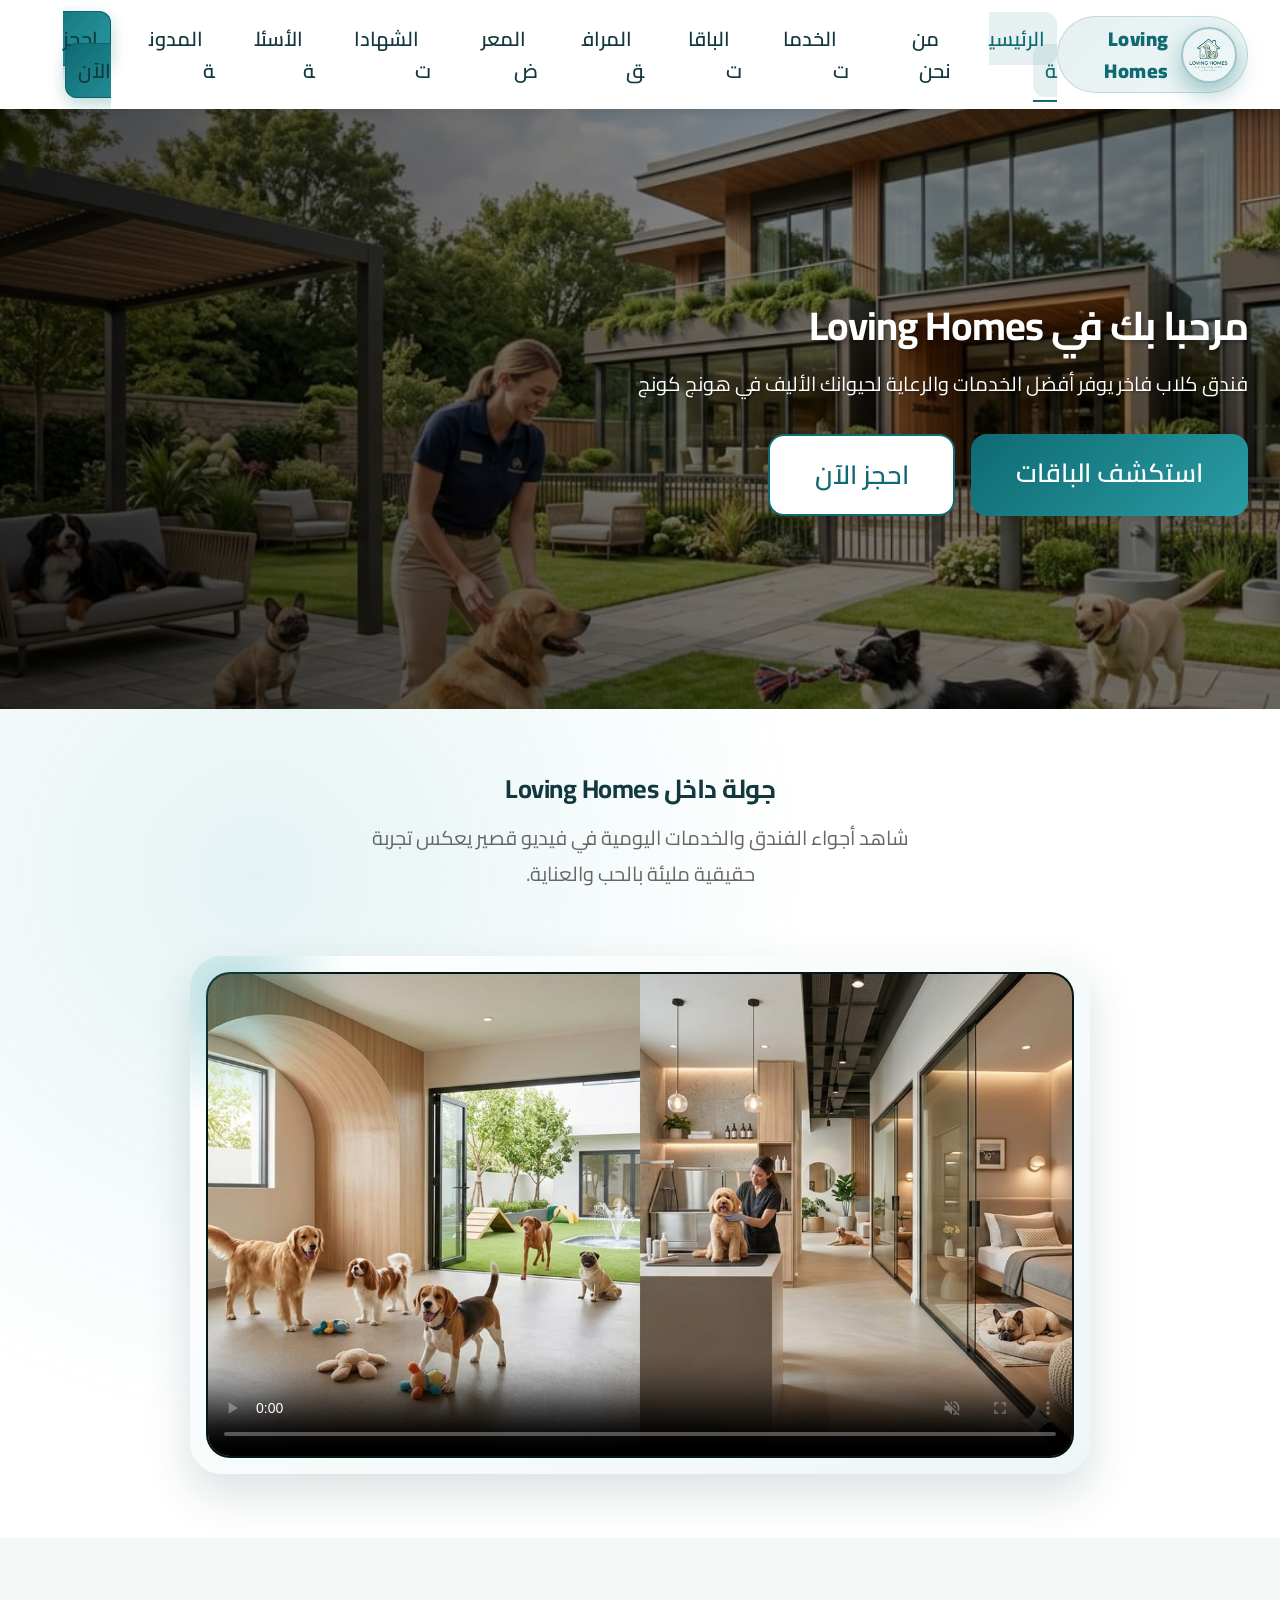
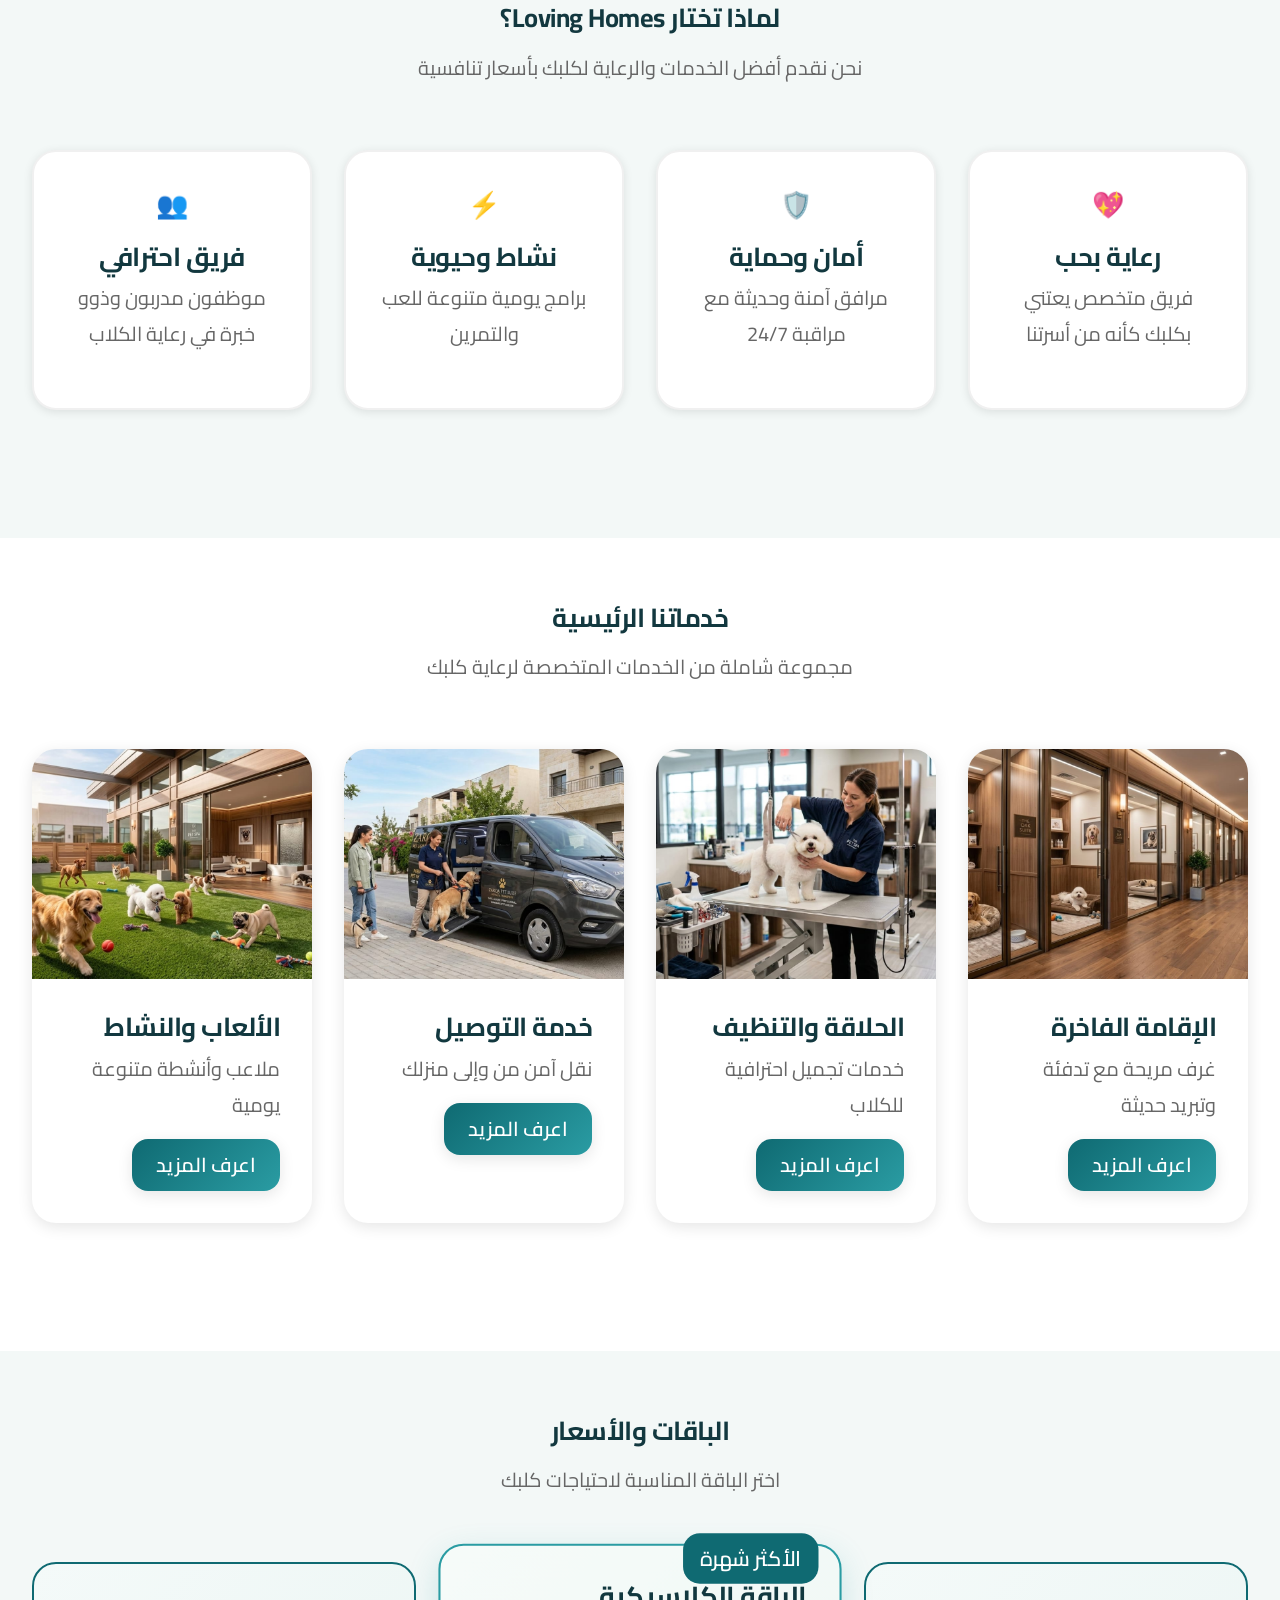
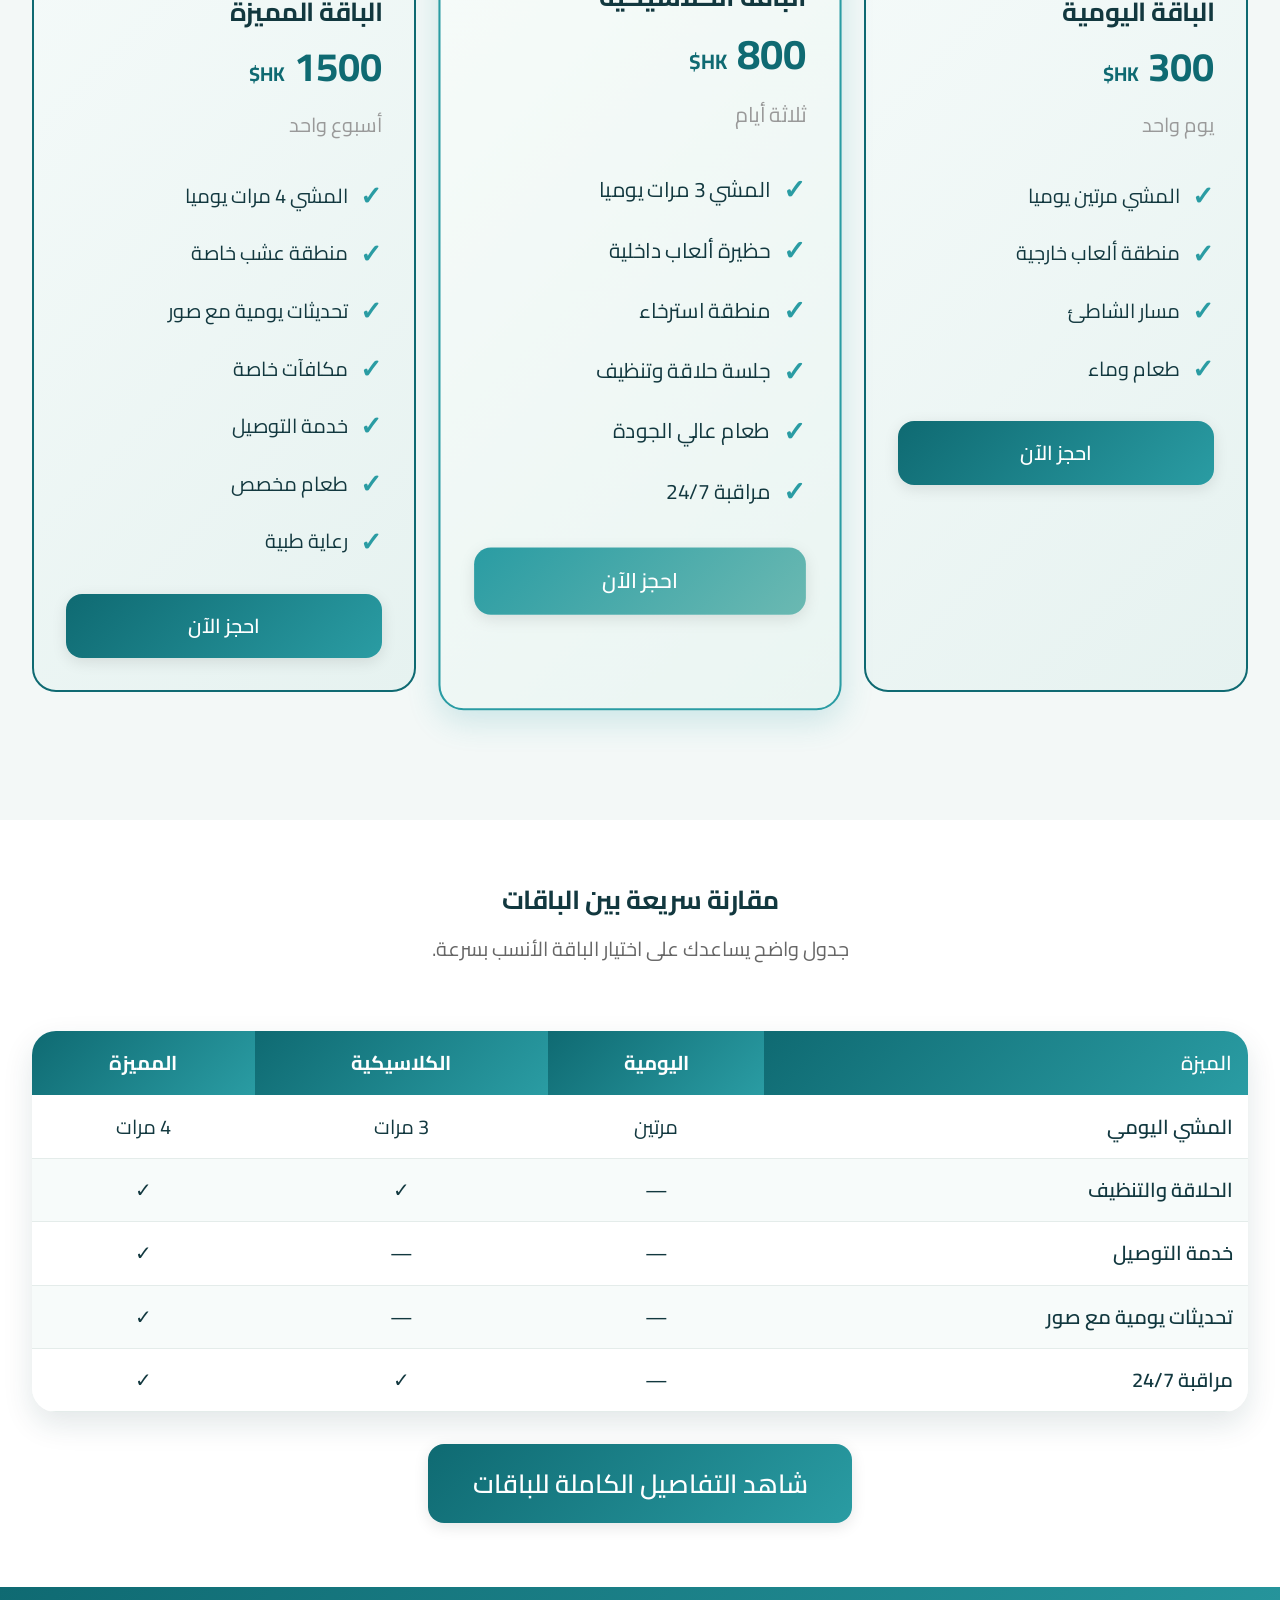
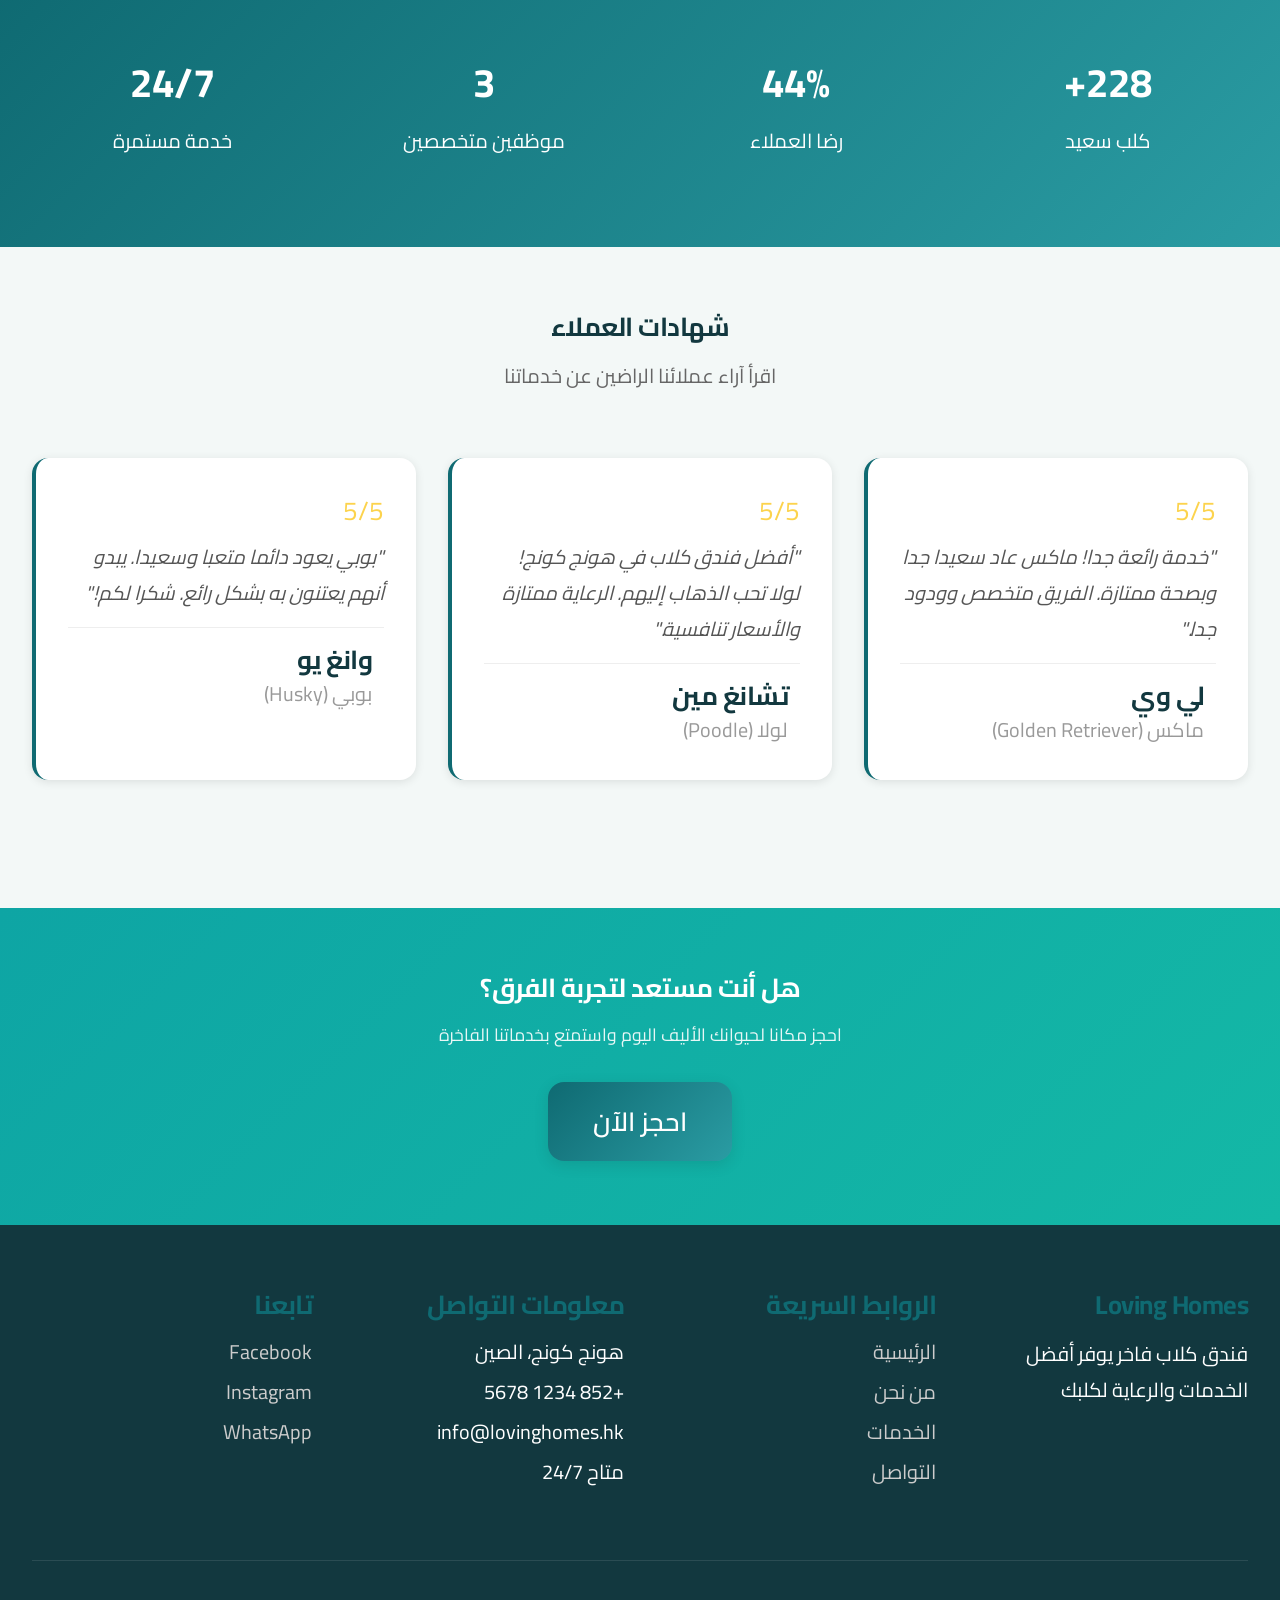
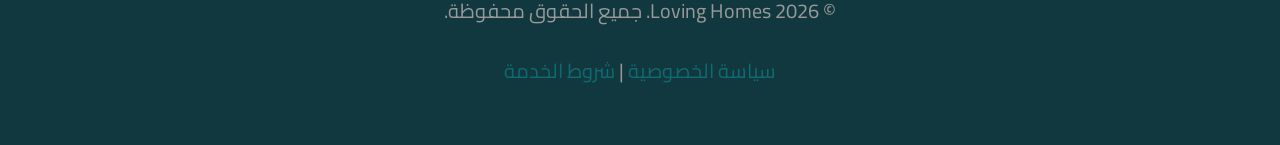
==== commit 1f5554bc: "حصر تعديلات الغرف الداخلية في صفحة الباقات" ====
--- a/index.html
+++ b/index.html
@@ -52,19 +52,6 @@
   </div>
  </section>
 
- <section class="quick-nav-section">
-  <div class="container">
-   <div class="quick-nav" aria-label="روابط سريعة داخل الصفحة">
-    <a href="#video">جولة سريعة</a>
-    <a href="#services">الخدمات</a>
-    <a href="#packages">الباقات</a>
-    <a href="#packages-compare">مقارنة الباقات (تشمل الغرف الداخلية)</a>
-    <a href="html/contact.html">احجز الآن</a>
-   </div>
-  </div>
- </section>
-
-
  <section id="video" class="section video-showcase-section">
   <div class="container">
    <div class="section-title">
@@ -182,7 +169,6 @@
       <li>المشي مرتين يوميا</li>
       <li>منطقة ألعاب خارجية</li>
       <li>مسار الشاطئ</li>
-      <li>غرفة داخلية مكيّفة</li>
       <li>طعام وماء</li>
      </ul>
      <a href="html/contact.html" class="btn btn-primary" style="width: 100%; text-align: center;">احجز الآن</a>
@@ -199,7 +185,6 @@
       <li>منطقة استرخاء</li>
       <li>جلسة حلاقة وتنظيف</li>
       <li>طعام عالي الجودة</li>
-      <li>غرفة داخلية مريحة</li>
       <li>مراقبة 24/7</li>
      </ul>
      <a href="html/contact.html" class="btn btn-green" style="width: 100%; text-align: center;">احجز الآن</a>
@@ -216,7 +201,6 @@
       <li>مكافآت خاصة</li>
       <li>خدمة التوصيل</li>
       <li>طعام مخصص</li>
-      <li>غرفة داخلية فاخرة</li>
       <li>رعاية طبية</li>
      </ul>
      <a href="html/contact.html" class="btn btn-primary" style="width: 100%; text-align: center;">احجز الآن</a>
@@ -228,7 +212,7 @@
  <section id="packages-compare" class="section compare-section">
   <div class="container">
    <div class="section-title">
-    <h2>مقارنة سريعة بين الباقات (تشمل الغرف الداخلية)</h2>
+    <h2>مقارنة سريعة بين الباقات</h2>
     <p>جدول واضح يساعدك على اختيار الباقة الأنسب بسرعة.</p>
    </div>
    <div class="compare-table-wrap">
@@ -247,12 +231,6 @@
        <td>مرتين</td>
        <td>3 مرات</td>
        <td>4 مرات</td>
-      </tr>
-      <tr>
-       <td>الغرف الداخلية</td>
-       <td>غرفة داخلية مكيّفة</td>
-       <td>غرفة داخلية مريحة</td>
-       <td>غرفة داخلية فاخرة</td>
       </tr>
       <tr>
        <td>الحلاقة والتنظيف</td>
